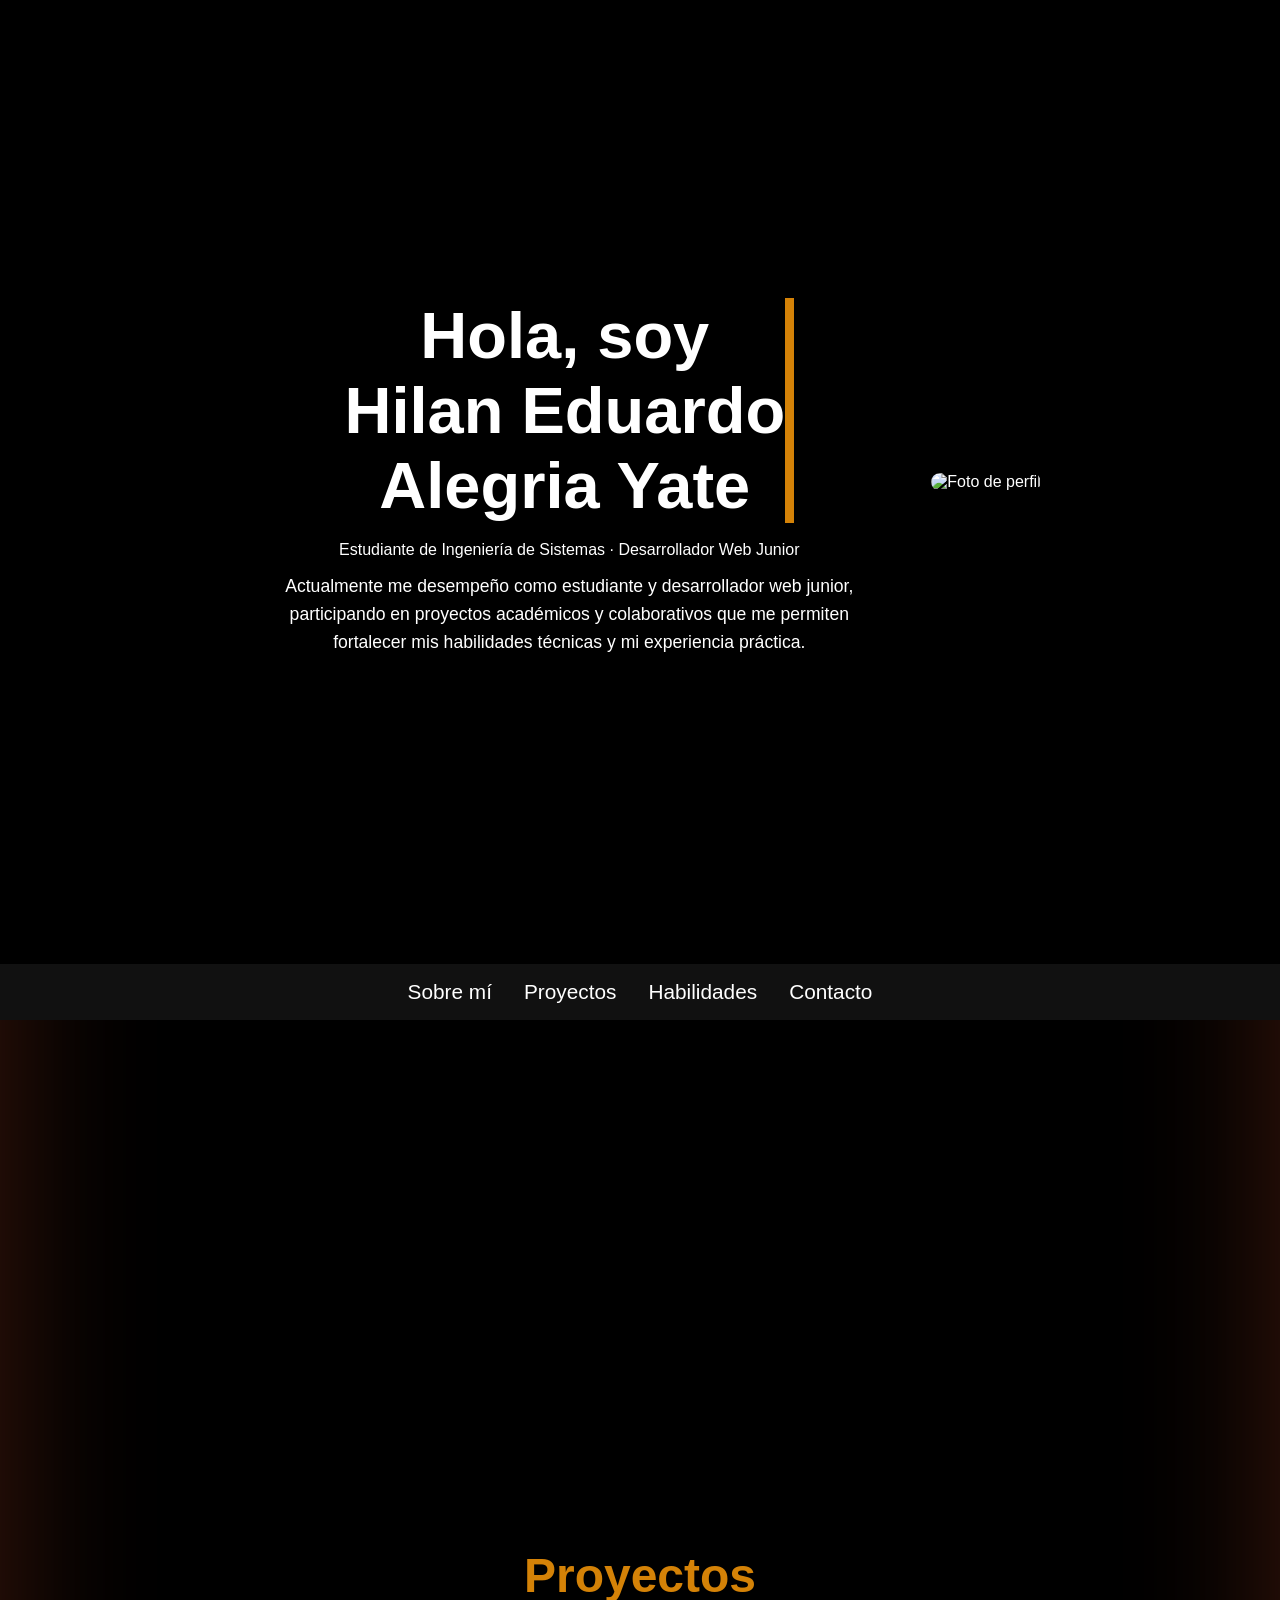
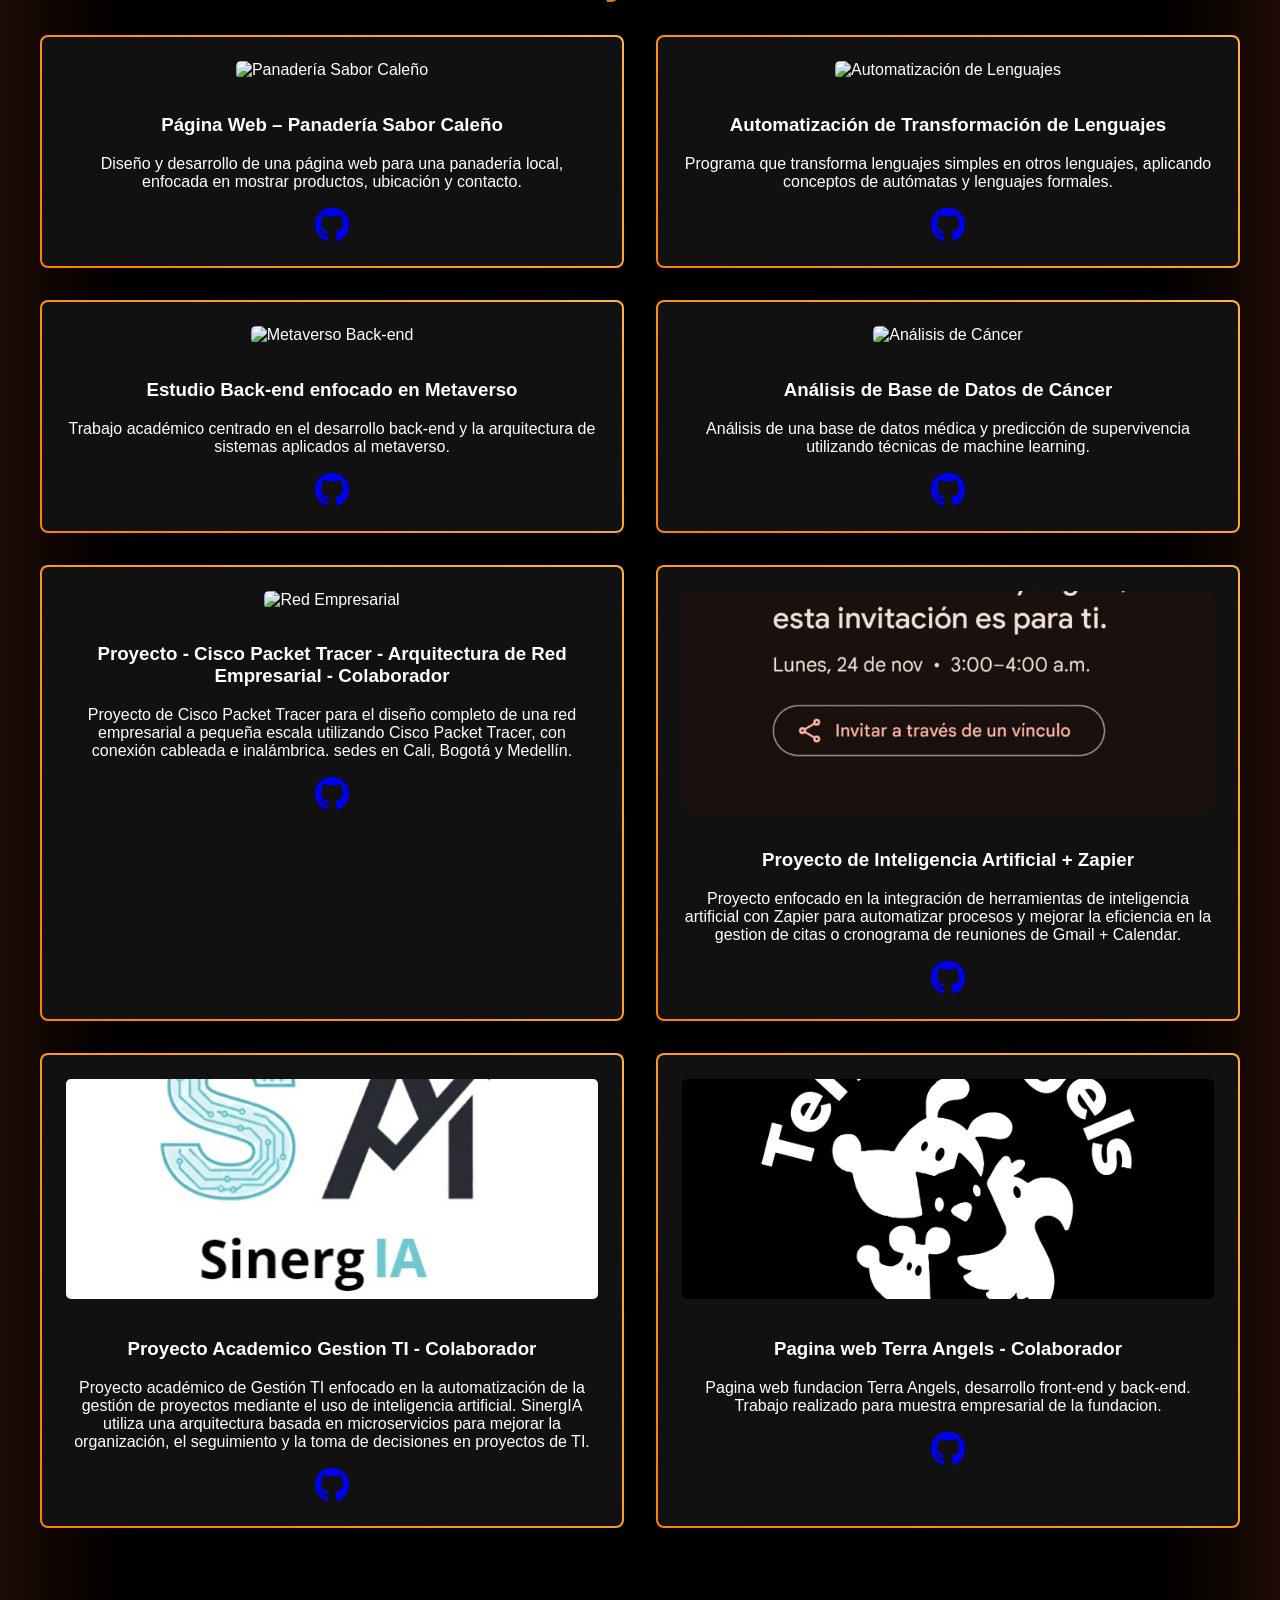
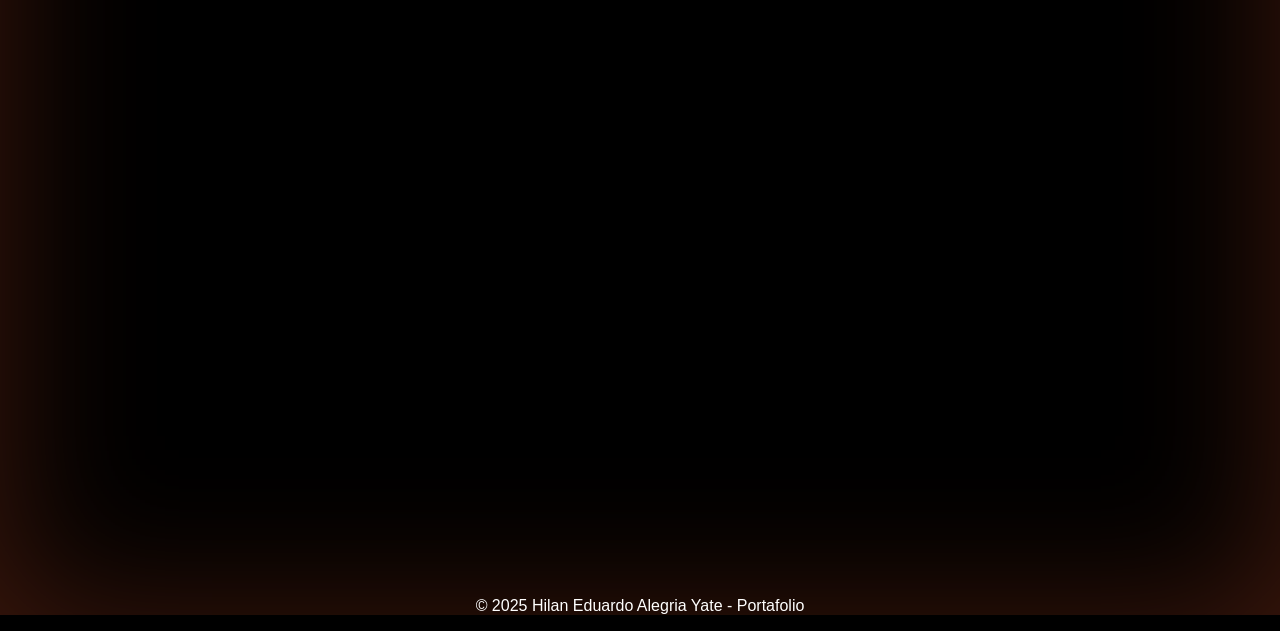
==== index.html @ 64809878 "Cambio provicional" ====
<!DOCTYPE html>
<html lang="es">
<head>
    <meta charset="UTF-8">
    <meta name="viewport" content="width=device-width, initial-scale=1.0">
    <title>Portafolio - Hilan Eduardo Alegria Yate</title>

    <link href="https://fonts.googleapis.com/css2?family=Merriweather&display=swap" rel="stylesheet">
    <link rel="stylesheet" href="https://cdnjs.cloudflare.com/ajax/libs/font-awesome/6.5.2/css/all.min.css">
    <link rel="stylesheet" href="https://cdn.jsdelivr.net/npm/bootstrap-icons@1.11.3/font/bootstrap-icons.css">
    <link rel="stylesheet" href="styles.css">
</head>

<body>

<header id="Inicio">
    <canvas id="matrix"></canvas>

    <div class="perfil-container">
        <div class="perfil-info">
            <h1 class="typewriter">
                Hola, soy <span class="nombre-linea">Hilan Eduardo</span>
            <span class="nombre-linea">Alegria Yate</span>
            </h1>

            <p class="rol-actual">
                Estudiante de Ingeniería de Sistemas · Desarrollador Web Junior
            </p>

            <p class="rol-texto">
                Actualmente me desempeño como estudiante y desarrollador web junior,
                participando en proyectos académicos y colaborativos que me permiten
                fortalecer mis habilidades técnicas y mi experiencia práctica.
            </p>

        </div>

        <div class="perfil-foto">
            <img src="imagenes/foto referencia.jpg" alt="Foto de perfil">
        </div>
    </div>
</header>

<!-- Navegación -->
<nav>
    <ul>
        <li><a href="#sobre-mi">Sobre mí</a></li>
        <li><a href="#proyectos">Proyectos</a></li>
        <li><a href="#habilidades">Habilidades</a></li>
        <li><a href="#contacto">Contacto</a></li>
    </ul>
</nav>

<!-- SOBRE MÍ -->
<section id="sobre-mi" class="scroll-fade">
    <h2>Sobre mí</h2>
    <p>
        Soy estudiante de Ingeniería de Sistemas en la Universidad Santiago de Cali, apasionado por la tecnología,
        el desarrollo de software y el aprendizaje continuo.
        Me interesa especialmente el desarrollo web, la automatización de procesos y
        el uso de la inteligencia artificial para crear soluciones prácticas.
        Disfruto trabajar en proyectos que me reten y fortalezcan mis habilidades técnicas y analíticas.
    </p>

    <h2>Estudios</h2>
    <p>
        Ingeniería de Sistemas – Universidad Santiago de Cali (2022 – Actualidad)
    </p>
</section>

<!-- PROYECTOS -->
<section id="proyectos" class="scroll-fade">
    <h2>Proyectos</h2>

    <div class="proyectos">

        <div class="proyecto hover-scale">
            <img src="imagenes/Proyecto 1.png" alt="Panadería Sabor Caleño">
            <h3>Página Web – Panadería Sabor Caleño</h3>
            <p>
                Diseño y desarrollo de una página web para una panadería local,
                enfocada en mostrar productos, ubicación y contacto.
            </p>
            <a href="https://github.com/HilanAlegria/PanaderiaSC" target="_blank">
                <i class="fab fa-github"></i>
            </a>
        </div>

        <div class="proyecto hover-scale">
            <img src="imagenes/Proyecto 3.png" alt="Automatización de Lenguajes">
            <h3>Automatización de Transformación de Lenguajes</h3>
            <p>
                Programa que transforma lenguajes simples en otros lenguajes,
                aplicando conceptos de autómatas y lenguajes formales.
            </p>
            <a href="https://github.com/HilanAlegria/Automatas" target="_blank">
                <i class="fab fa-github"></i>
            </a>
        </div>

        <div class="proyecto hover-scale">
            <img src="imagenes/Proyecto 4.jpeg" alt="Metaverso Back-end">
            <h3>Estudio Back-end enfocado en Metaverso</h3>
            <p>
                Trabajo académico centrado en el desarrollo back-end y la
                arquitectura de sistemas aplicados al metaverso.
            </p>
            <a href="https://github.com/HilanAlegria/Trabajo-BackEnd_Metaverse" target="_blank">
                <i class="fab fa-github"></i>
            </a>
        </div>

        <div class="proyecto hover-scale">
            <img src="imagenes/Proyecto 5.png" alt="Análisis de Cáncer">
            <h3>Análisis de Base de Datos de Cáncer</h3>
            <p>
                Análisis de una base de datos médica y predicción de supervivencia
                utilizando técnicas de machine learning.
            </p>
            <a href="https://github.com/HilanAlegria/Analisis-BD-de-Cancer-prediccion" target="_blank">
                <i class="fab fa-github"></i>
            </a>
        </div>

        <div class="proyecto hover-scale">
            <img src="imagenes/Proyecto 6.jpg" alt="Red Empresarial">
            <h3>Proyecto - Cisco Packet Tracer - Arquitectura de Red Empresarial - Colaborador</h3>
            <p>
                Proyecto de Cisco Packet Tracer para el diseño completo de una red empresarial a pequeña escala
                utilizando Cisco Packet Tracer, con conexión cableada e inalámbrica. sedes en Cali, Bogotá y Medellín.
            </p>
            <a href="https://github.com/mariogc55/Arquitectura-de-Red-de-una-Empresa" target="_blank">
                <i class="fab fa-github"></i>
            </a>
        </div>

        <div class="proyecto hover-scale">
            <img src="imagenes/Proyecto 7.jpeg" alt="IA + Zapier">
            <h3>Proyecto de Inteligencia Artificial + Zapier</h3>
            <p>
                Proyecto enfocado en la integración de herramientas de inteligencia artificial con Zapier
                para automatizar procesos y mejorar la eficiencia en la gestion de citas o cronograma de reuniones de Gmail + Calendar.
            </p>
            <a href="https://github.com/HilanAlegria/Proyecto-de-Inteligencia-Artificial" target="_blank">
                <i class="fab fa-github"></i>
            </a>
        </div>

        <div class="proyecto hover-scale">
            <img src="imagenes/Proyecto 8.jpg" alt="SinergIA">
            <h3>Proyecto Academico Gestion TI - Colaborador</h3>
            <p>
                Proyecto académico de Gestión TI enfocado en la automatización de la gestión de proyectos
                mediante el uso de inteligencia artificial.
                SinergIA utiliza una arquitectura basada en microservicios para mejorar la organización,
                el seguimiento y la toma de decisiones en proyectos de TI.
            </p>
            <a href="https://github.com/mariogc55/SinergIA_Reworked_Chatbot" target="_blank">
                <i class="fab fa-github"></i>
            </a>
        </div>

        <div class="proyecto hover-scale">
            <img src="imagenes/Proyecto 9.jpg" alt="Terra Angels">
            <h3>Pagina web Terra Angels - Colaborador</h3>
            <p>
                Pagina web fundacion Terra Angels, desarrollo front-end y back-end.
                Trabajo realizado para muestra empresarial de la fundacion.
            </p>
            <a href="https://github.com/HilanAlegria/Terra_Angels_Web" target="_blank">
                <i class="fab fa-github"></i>
            </a>
        </div>

    </div>
</section>

<!-- HABILIDADES -->
<section id="habilidades" class="scroll-fade">
    <h2>Habilidades</h2>

    <ul class="habilidades-list">
        <li><i class="fab fa-html5"></i> HTML5</li>
        <li><i class="fab fa-css3-alt"></i> CSS3</li>
        <li><i class="fab fa-js"></i> JavaScript</li>
        <li><i class="fab fa-python"></i> Python</li>
        <li><i class="fab fa-github"></i> GitHub</li>
        <li><i class="bi bi-file-excel"></i> Excel</li>
        <li><i class="bi bi-code-slash"></i> VS Code</li>
        <li><i class="bi bi-router"></i> Cisco Packet Tracer</li>
        <li><i class="bi bi-database-fill"></i> Vue.js</li>
        <li><i class="bi bi-server"></i> Proyectos con IA</li>
    </ul>
</section>

<!-- CONTACTO -->
<section id="contacto" class="scroll-fade">
    <h2>Contacto</h2>

    <p><i class="bi bi-person-circle"></i> Hilan Eduardo Alegria Yate</p>
    <p><i class="bi bi-envelope"></i> eduardoalegriayate@gmail.com</p>

    <p>
        <a href="https://www.linkedin.com/in/hilan-alegria-yate-07063629a" target="_blank">
            <i class="fab fa-linkedin"></i>
        </a>
        |
        <a href="https://github.com/HilanAlegria" target="_blank">
            <i class="fab fa-github"></i>
        </a>
        |
        <a href="mailto:eduardoalegriayate@gmail.com">
            <i class="bi bi-envelope"></i>
        </a>
    </p>
</section>

<footer>
    <p>© 2025 Hilan Eduardo Alegria Yate - Portafolio</p>
</footer>

<script src="script.js"></script>
</body>
</html>
---- styles.css ----
:root {
    --bg-color: #000;
    --text-color: #fff;
    --card-color: #111;
    --accent-color: #d48207;
}

body {
    font-family:'Gill Sans', 'Gill Sans MT', Calibri, 'Trebuchet MS', sans-serif;
    margin: 0;
    background-color: var(--bg-color);
    color: var(--text-color);
    scroll-behavior: smooth;
    transition: background-color 0.3s, color 0.3s;
    box-shadow: inset 0 0 150px rgba(255, 100, 50, 0.25);
    overflow-x: hidden;   
    text-align: center;
}

header {
    position: relative;
    padding: 2rem 1rem;
    display: flex;
    justify-content: center;
    align-items: center;
    overflow: hidden;
    min-height: 100vh;
}

#matrix {
    position: absolute;
    top: 0;
    left: 0;
    width: 100%;
    height: 100%;
    z-index: 0;
    background: black;
}

.perfil-container {
    position: relative;
    z-index: 1;
    display: flex;
    flex-wrap: wrap;
    justify-content: center;
    align-items: center;
    gap: 2rem;
    text-align: center;
}

.perfil-info {
    flex: 1;
    padding: 0 20px;
}

/* 🔹 Control de textos largos (ES / EN) */
.perfil-info p {
    max-width: 620px;
    margin: 0.6rem auto;
    line-height: 1.6;
}

.typewriter {
    font-size: 65px;
    overflow: hidden;        
    border-right: .15em solid var(--accent-color);
    white-space: nowrap;
    margin: 0 auto;
    display: inline-block;  
    max-width: 100%;      
    animation: typing 4s steps(40, end), blink .75s step-end infinite;
}

@keyframes typing {
  from { width: 0 }
  to { width: 100% }
}
@keyframes blink {
  from, to { border-color: transparent }
  50% { border-color: var(--accent-color); }
}

.perfil-foto img {
    width: 280px;
    border-radius: 15px;
    object-fit: cover;
}

nav ul {
    list-style: none;
    display: flex;
    justify-content: center;
    background-color: var(--card-color);
    padding: 0.5rem;
    margin: 0;
    flex-wrap: wrap;
}
nav ul li {
    margin: 0.5rem 1rem;
}
nav ul li a {
    color: var(--text-color);
    text-decoration: none;
    font-size: 1.3rem;
    transition: color 0.3s ease;
}
nav ul li a:hover {
    color: var(--accent-color);
}

section {
    padding: 2rem;
    max-width: 1200px;
    margin: auto;
    text-align: center;
}

/* 🔹 PROYECTOS */
.proyectos {
    display: grid;
    grid-template-columns: repeat(2, 1fr);
    gap: 2rem;
    justify-content: center;
}

.proyecto {
    background-color: var(--card-color);
    padding: 1.5rem;
    border-radius: 8px;
    border: 2px solid transparent;
    background-image: linear-gradient(var(--card-color), var(--card-color)),
                      linear-gradient(45deg, #ff7e00, #ffb347);
    background-origin: border-box;
    background-clip: padding-box, border-box;
    text-align: center;
    transition: transform 0.3s ease, box-shadow 0.3s ease;
}
.proyecto img {
    width: 100%;
    height: 220px;
    object-fit: cover;
    border-radius: 5px;
    margin-bottom: 1rem;
}
.proyecto:hover {
    transform: translateY(-5px);
    box-shadow: 0 0 18px rgba(255, 126, 0, 0.7);
}

#proyectos h2 {
    font-size: 3rem;
    color: var(--accent-color);
    margin-bottom: 2rem;
}

/* 🔹 Fallback: asegura visibilidad de proyectos */
#proyectos.scroll-fade {
    opacity: 1;
    transform: none;
}

/* Responsive */
@media (max-width: 992px) {
    .proyectos {
        grid-template-columns: 1fr;
    }
}
@media (max-width: 600px) {
    .perfil-container {
        flex-direction: column;
        text-align: center;
    }
}

#sobre-mi {
    background-color: var(--card-color);
    padding: 2rem;
    border-radius: 10px;
    box-shadow: 0 4px 15px rgba(0,0,0,0.5);
    max-width: 900px;
    margin: 2rem auto;
    border-left: 6px solid #d48207; 
    transition: transform 0.3s ease, box-shadow 0.3s ease;
}
#sobre-mi:hover {
    transform: translateY(-5px);
    box-shadow: 0 8px 25px rgba(0,0,0,0.6);
}
#sobre-mi h2 {
    color: #ffb347; 
    font-size: 2rem;
    margin-bottom: 1rem;
}
#sobre-mi p {
    line-height: 1.8;
    font-size: 1.05rem;
    text-align: justify;
}

.habilidades-list {
    display: grid;
    grid-template-columns: repeat(4, 1fr);
    list-style: none;
    padding: 0;
    gap: 1rem;
    justify-items: center;
}
.habilidades-list li {
    display: flex;
    align-items: center;
    font-size: 1.3rem;
    justify-content: center;
}
.habilidades-list i {
    font-size: 2.5rem;
    margin-right: 0.5rem;
    color: var(--accent-color);
}

#contacto {
    background-color: var(--card-color);
    padding: 2rem;
    border-radius: 10px;
    max-width: 800px;
    margin: 2rem auto;
    text-align: center;
}
#contacto h2 {
    color: #ffb347;
    margin-bottom: 1rem;
}
#contacto p {
    font-size: 1.2rem;
    margin: 0.5rem 0;
}
#contacto i {
    font-size: 2rem;
    color: var(--accent-color);
    margin-right: 0.5rem;
}

i {
    font-size: 2.2rem; 
    transition: transform 0.3s, color 0.3s;
}
i:hover {
    transform: scale(1.2);
    color: #ff7e00;
}

/* Animación scroll */
.scroll-fade {
    opacity: 0;
    transform: translateY(12px);
    transition: opacity .6s ease, transform .6s ease;
}
.scroll-fade.is-visible {
    opacity: 1;
    transform: none;
}

/* Botón idioma */
.lang-switch {
    position: fixed;
    top: 15px;
    right: 20px;
    z-index: 1000;
    display: flex;
    gap: 10px;
}
.lang-switch button,
.lang-switch a {
    background: #d48207;
    border: none;
    padding: 8px 14px;
    border-radius: 5px;
    cursor: pointer;
    font-size: 14px;
    font-weight: bold;
    color: #fff;
    text-decoration: none;
    transition: transform 0.2s, background 0.3s;
}
.lang-switch button:hover,
.lang-switch a:hover {
    transform: scale(1.1);
    background: #ff9e33;
}

/* Nombre dividido */
.nombre-linea {
    display: block;
}

/* Texto del rol */
.rol-texto {
    max-width: 700px;
    margin: 1.5rem auto 0;
    line-height: 1.7;
    font-size: 1.1rem;
    text-align: center;
}
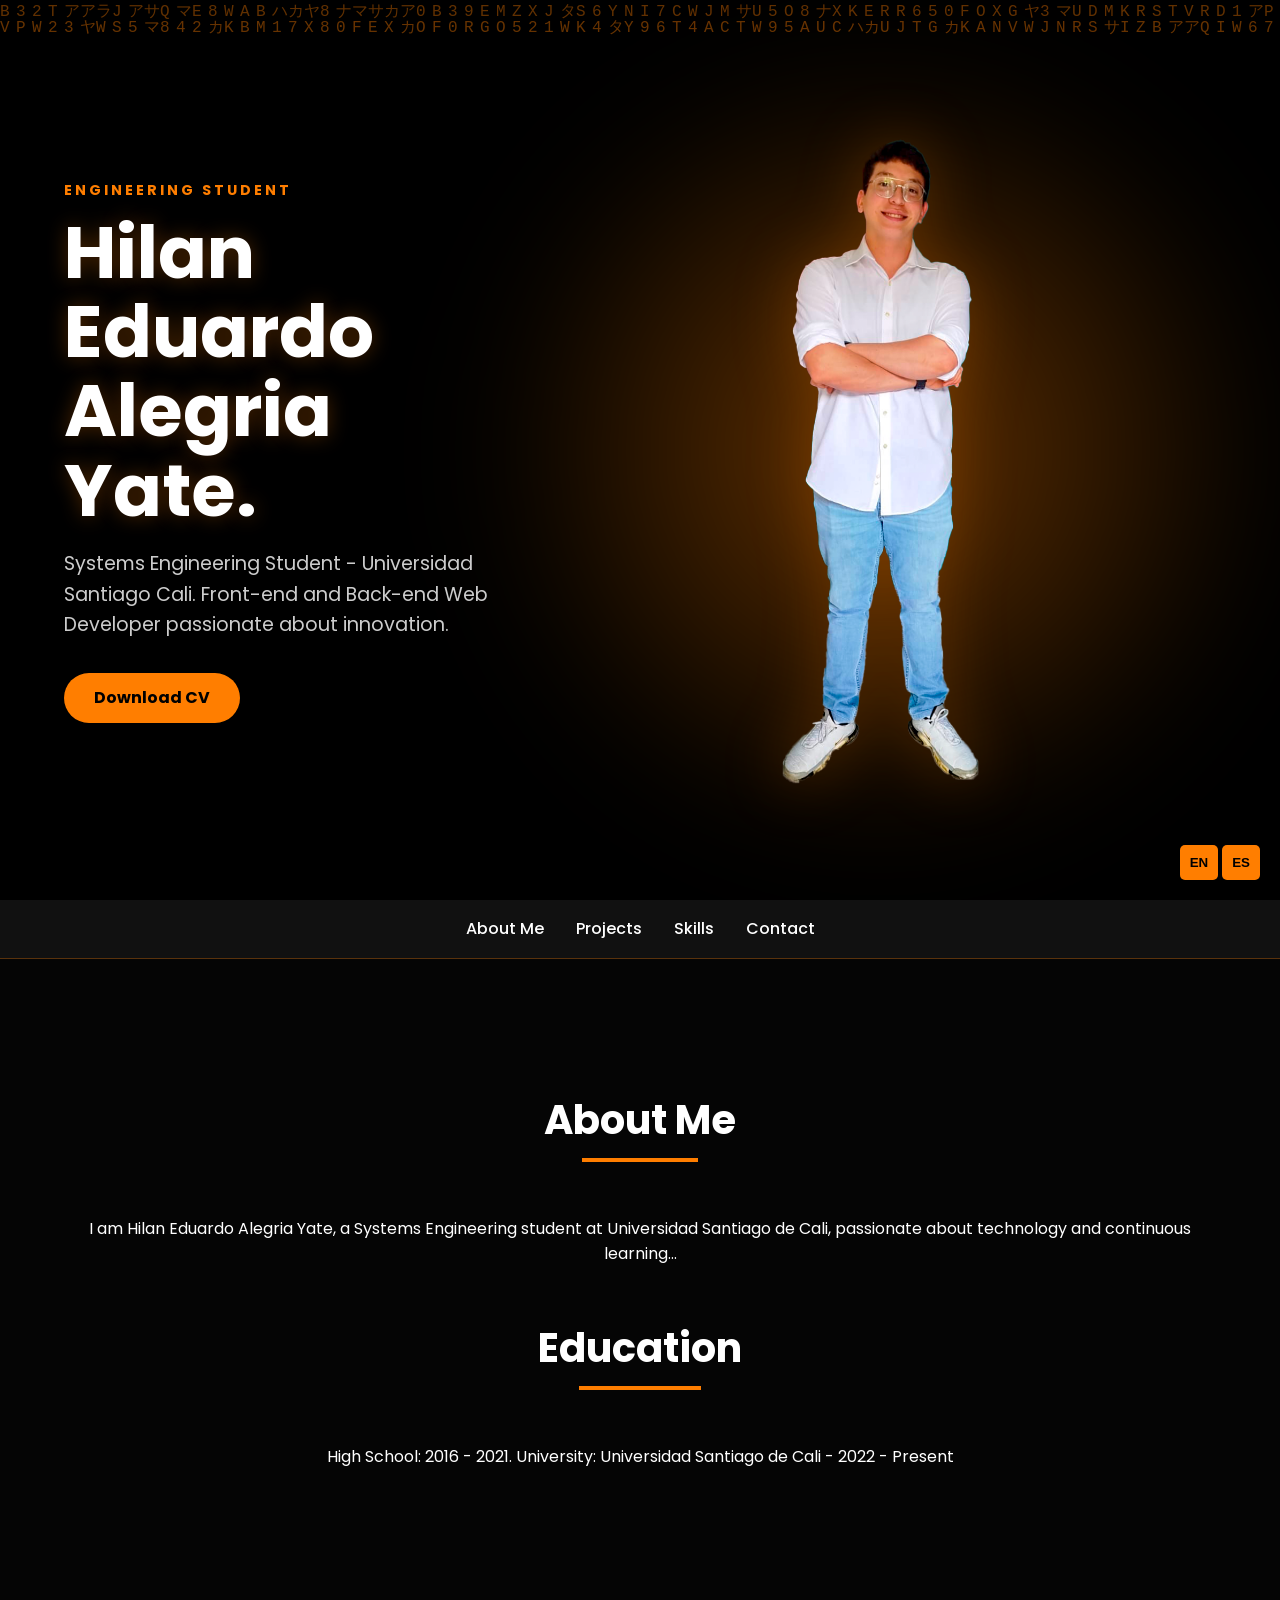
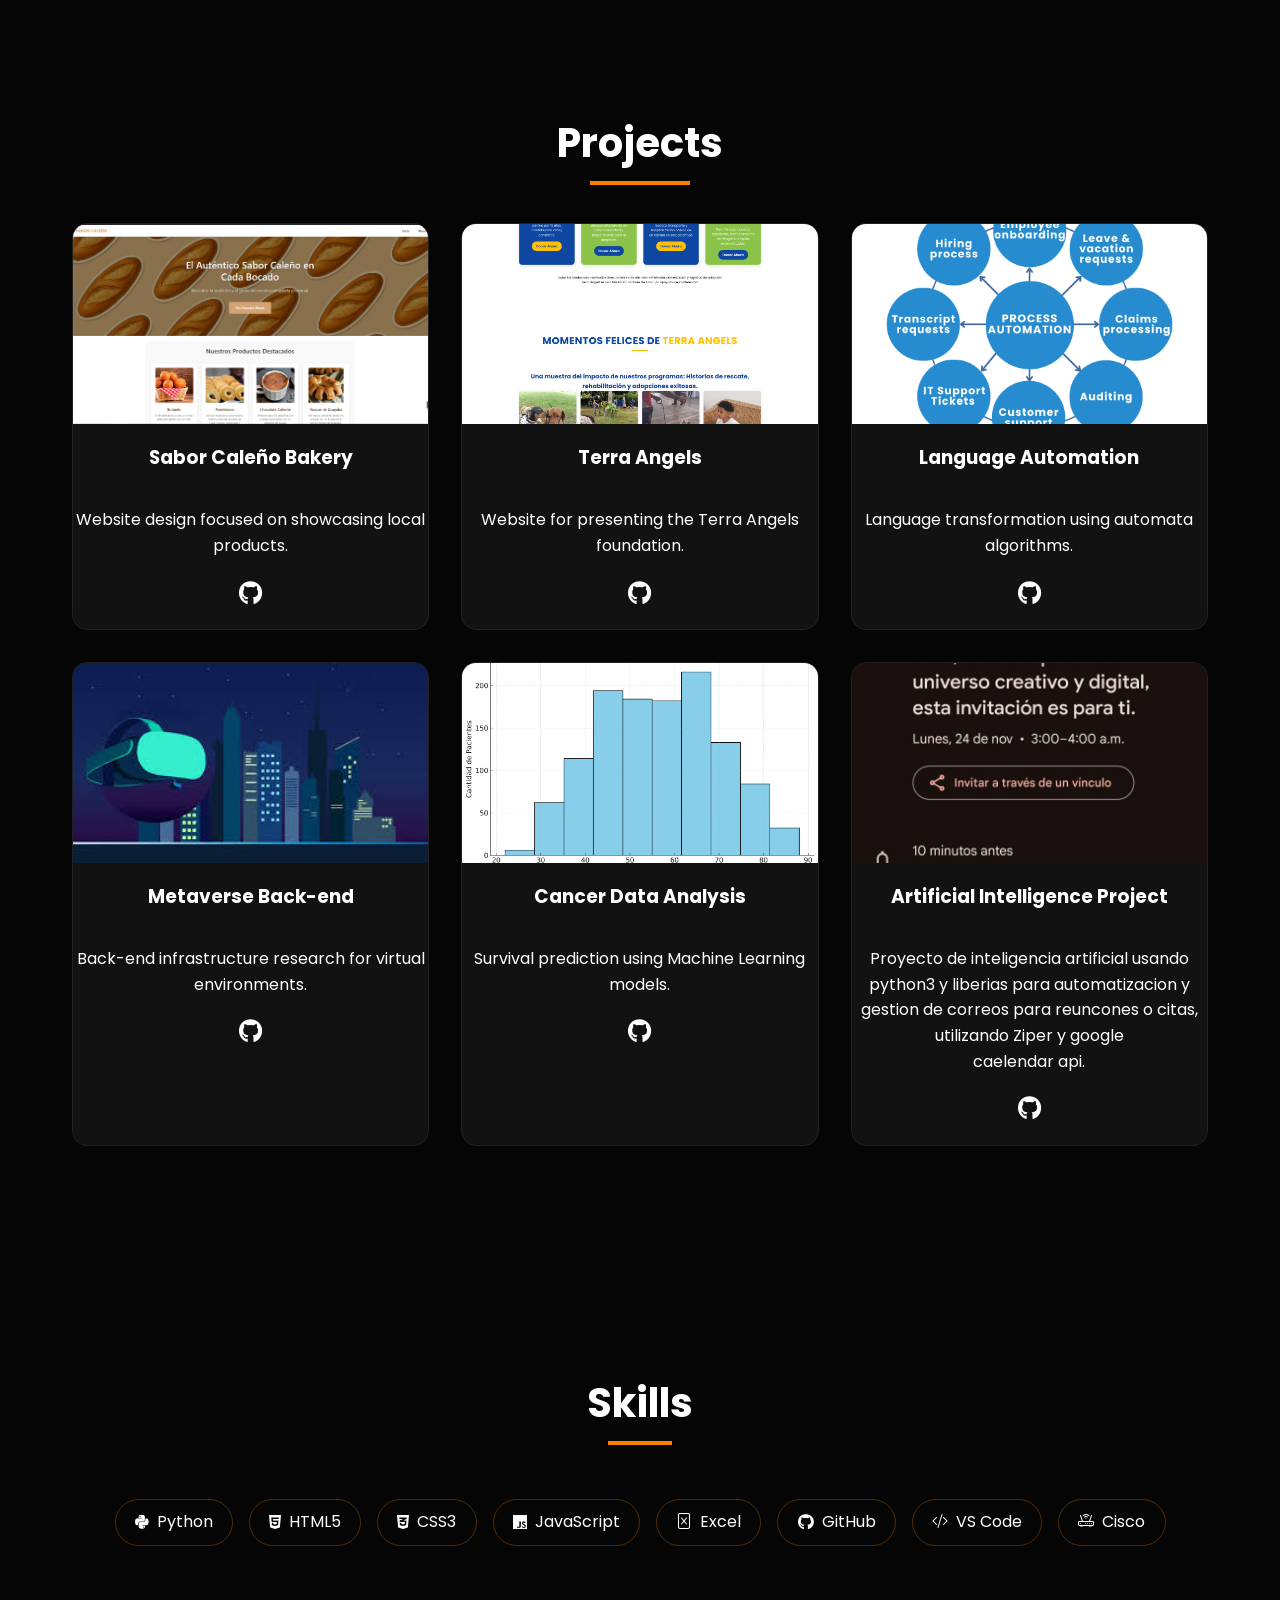
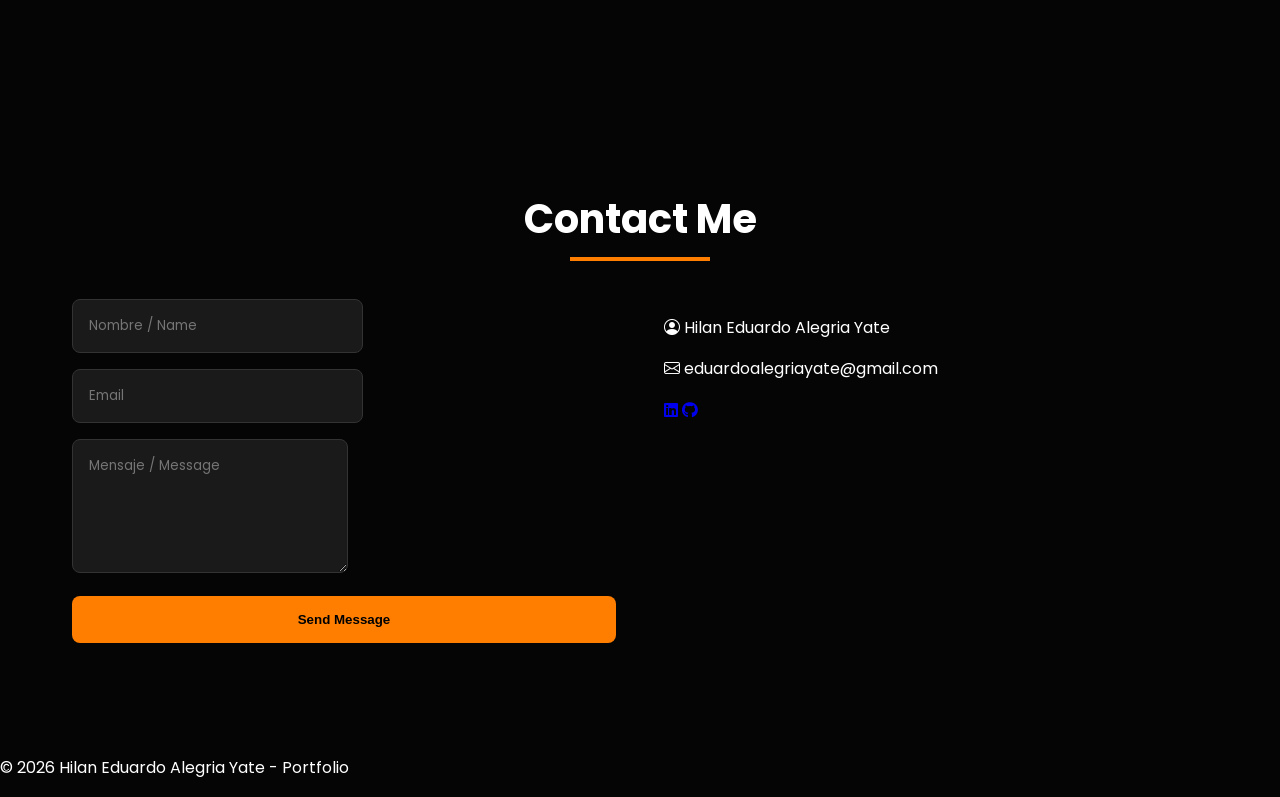
==== commit 6880ff61: "actualizacion de portafolio" ====
--- a/index.html
+++ b/index.html
@@ -1,224 +1,183 @@
 <!DOCTYPE html>
-<html lang="es">
+<html lang="en">
 <head>
     <meta charset="UTF-8">
     <meta name="viewport" content="width=device-width, initial-scale=1.0">
-    <title>Portafolio - Hilan Eduardo Alegria Yate</title>
-
-    <link href="https://fonts.googleapis.com/css2?family=Merriweather&display=swap" rel="stylesheet">
+    <title>Portfolio - Hilan Eduardo Alegria Yate</title>
+    <link rel="preconnect" href="https://fonts.googleapis.com">
+    <link rel="preconnect" href="https://fonts.gstatic.com" crossorigin>
+    <link href="https://fonts.googleapis.com/css2?family=Poppins:wght@300;400;600;700&display=swap" rel="stylesheet">
     <link rel="stylesheet" href="https://cdnjs.cloudflare.com/ajax/libs/font-awesome/6.5.2/css/all.min.css">
     <link rel="stylesheet" href="https://cdn.jsdelivr.net/npm/bootstrap-icons@1.11.3/font/bootstrap-icons.css">
     <link rel="stylesheet" href="styles.css">
 </head>
-
 <body>
 
 <header id="Inicio">
     <canvas id="matrix"></canvas>
-
+    
     <div class="perfil-container">
         <div class="perfil-info">
-            <h1 class="typewriter">
-                Hola, soy <span class="nombre-linea">Hilan Eduardo</span>
-            <span class="nombre-linea">Alegria Yate</span>
+            <span class="badge-hero" data-es="Estudiante de Ingeniería" data-en="Engineering Student">Engineering Student</span>
+            <h1 class="typewriter-hero" 
+                data-es="Hilan Eduardo Alegria Yate." 
+                data-en="Hilan Eduardo Alegria Yate.">
+                Hilan Eduardo Alegria Yate.
             </h1>
-
-            <p class="rol-actual">
-                Estudiante de Ingeniería de Sistemas · Desarrollador Web Junior
+            <p class="hero-description" data-es="Estudiante de Ingeniería de Sistemas - Universidad Santiago Cali. Desarrollador web front-end y back-end apasionado por la innovación."
+               data-en="Systems Engineering Student - Universidad Santiago Cali. Front-end and Back-end Web Developer passionate about innovation.">
+               Systems Engineering Student - Universidad Santiago Cali. Front-end and Back-end Web Developer passionate about innovation.
             </p>
-
-            <p class="rol-texto">
-                Actualmente me desempeño como estudiante y desarrollador web junior,
-                participando en proyectos académicos y colaborativos que me permiten
-                fortalecer mis habilidades técnicas y mi experiencia práctica.
-            </p>
-
+            
+            <div class="cv-container">
+                <a href="https://docs.google.com/uc?export=download&id=16zLH5pBjInKpl4sbS02nOrS80dTS4BYI" 
+                   class="btn-cv" 
+                   data-es="Descargar CV" 
+                   data-en="Download CV">
+                    <i class="bi bi-file-earmark-arrow-down"></i> Download CV
+                </a>
+            </div>
         </div>
 
-        <div class="perfil-foto">
-            <img src="imagenes/foto referencia.jpg" alt="Foto de perfil">
-        </div>
+        <div class="perfil-foto-hero">
+            <div class="foto-wrapper">
+        <div class="foto-bg-shape"></div> <img src="imagenes/foto perfil.png" alt="Hilan Alegria" class="img-hero" loading="lazy">
+    </div>
+</div>
     </div>
 </header>
 
-<!-- Navegación -->
+<div class="lang-switch">
+    <button onclick="setLanguage('en')">EN</button>
+    <button onclick="setLanguage('es')">ES</button>
+</div>
+
 <nav>
     <ul>
-        <li><a href="#sobre-mi">Sobre mí</a></li>
-        <li><a href="#proyectos">Proyectos</a></li>
-        <li><a href="#habilidades">Habilidades</a></li>
-        <li><a href="#contacto">Contacto</a></li>
+        <li><a href="#sobre-mi" data-es="Sobre mí" data-en="About Me">About Me</a></li> 
+        <li><a href="#proyectos" data-es="Proyectos" data-en="Projects">Projects</a></li>
+        <li><a href="#habilidades" data-es="Habilidades" data-en="Skills">Skills</a></li>
+        <li><a href="#contacto" data-es="Contacto" data-en="Contact">Contact</a></li>
     </ul>
 </nav>
 
-<!-- SOBRE MÍ -->
 <section id="sobre-mi" class="scroll-fade">
-    <h2>Sobre mí</h2>
-    <p>
-        Soy estudiante de Ingeniería de Sistemas en la Universidad Santiago de Cali, apasionado por la tecnología,
+    <h2 data-es="Sobre mí" data-en="About Me">About Me</h2>
+    <p data-es="Soy estudiante de Ingeniería de Sistemas en la Universidad Santiago de Cali, apasionado por la tecnología,
         el desarrollo de software y el aprendizaje continuo.
         Me interesa especialmente el desarrollo web, la automatización de procesos y
         el uso de la inteligencia artificial para crear soluciones prácticas.
-        Disfruto trabajar en proyectos que me reten y fortalezcan mis habilidades técnicas y analíticas.
+        Disfruto trabajar en proyectos que me reten y fortalezcan mis habilidades técnicas y analíticas."
+       data-en="I am Hilan Eduardo Alegria Yate, a Systems Engineering student at Universidad Santiago de Cali, passionate about technology and continuous learning...">
+       I am Hilan Eduardo Alegria Yate, a Systems Engineering student...
     </p>
-
-    <h2>Estudios</h2>
-    <p>
-        Ingeniería de Sistemas – Universidad Santiago de Cali (2022 – Actualidad)
+    <h2 data-es="Estudios" data-en="Education">Education</h2>
+    <p data-es="Bachillerato: 2016 - 2021. Universidad: Universidad Santiago de Cali - 2022 - Actualidad"
+       data-en="High School: 2016 - 2021. University: Universidad Santiago de Cali - 2022 - Present">
+       High School: 2016 - 2021. University: Universidad Santiago de Cali - 2022 - Present
     </p>
 </section>
 
-<!-- PROYECTOS -->
 <section id="proyectos" class="scroll-fade">
-    <h2>Proyectos</h2>
-
+    <h2 data-es="Proyectos" data-en="Projects">Projects</h2>
     <div class="proyectos">
-
-        <div class="proyecto hover-scale">
-            <img src="imagenes/Proyecto 1.png" alt="Panadería Sabor Caleño">
-            <h3>Página Web – Panadería Sabor Caleño</h3>
-            <p>
-                Diseño y desarrollo de una página web para una panadería local,
-                enfocada en mostrar productos, ubicación y contacto.
+        <div class="proyecto">
+            <img src="imagenes/Proyecto 1.png" alt="Sabor Caleño" loading="lazy">
+            <h3 data-es="Panadería Sabor Caleño" data-en="Sabor Caleño Bakery">Sabor Caleño Bakery</h3>
+            <p data-es='Diseño de página web enfocada en dar a conocer productos locales.'
+               data-en='Website design focused on showcasing local products.'>
+               Website design focused on showcasing local products.
             </p>
-            <a href="https://github.com/HilanAlegria/PanaderiaSC" target="_blank">
-                <i class="fab fa-github"></i>
-            </a>
+            <a href="https://github.com/HilanAlegria/PanaderiaSC" aria-label="GitHub"><i class="fab fa-github"></i></a>
         </div>
-
-        <div class="proyecto hover-scale">
-            <img src="imagenes/Proyecto 3.png" alt="Automatización de Lenguajes">
-            <h3>Automatización de Transformación de Lenguajes</h3>
-            <p>
-                Programa que transforma lenguajes simples en otros lenguajes,
-                aplicando conceptos de autómatas y lenguajes formales.
+        <div class="proyecto">
+            <img src="imagenes/proyecto 6.png" alt="Fundacion Terra Angels" loading="lazy">
+            <h3 data-es="Pagina web - Fundacion Terra Angels" data-en="Terra Angels">Terra Angels</h3>
+            <p data-es="Pagina web para presentación de la fundación Terra Angels."
+               data-en="Website for presenting the Terra Angels foundation.">
+               Website for presenting the Terra Angels foundation.
             </p>
-            <a href="https://github.com/HilanAlegria/Automatas" target="_blank">
-                <i class="fab fa-github"></i>
-            </a>
+            <a href="https://hilanalegria.github.io/Terra_Angels_Web/index.html#inicio" aria-label="GitHub"><i class="fab fa-github"></i></a>
         </div>
-
-        <div class="proyecto hover-scale">
-            <img src="imagenes/Proyecto 4.jpeg" alt="Metaverso Back-end">
-            <h3>Estudio Back-end enfocado en Metaverso</h3>
-            <p>
-                Trabajo académico centrado en el desarrollo back-end y la
-                arquitectura de sistemas aplicados al metaverso.
+        <div class="proyecto">
+            <img src="imagenes/Proyecto 3.png" alt="Automation" loading="lazy">
+            <h3 data-es="Automatización de Lenguajes" data-en="Language Automation">Language Automation</h3>
+            <p data-es="Transformación de lenguajes mediante algoritmos de autómatas."
+               data-en="Language transformation using automata algorithms.">
+               Language transformation using automata algorithms.
             </p>
-            <a href="https://github.com/HilanAlegria/Trabajo-BackEnd_Metaverse" target="_blank">
-                <i class="fab fa-github"></i>
-            </a>
+            <a href="https://github.com/HilanAlegria/Automatas" aria-label="GitHub"><i class="fab fa-github"></i></a>
         </div>
-
-        <div class="proyecto hover-scale">
-            <img src="imagenes/Proyecto 5.png" alt="Análisis de Cáncer">
-            <h3>Análisis de Base de Datos de Cáncer</h3>
-            <p>
-                Análisis de una base de datos médica y predicción de supervivencia
-                utilizando técnicas de machine learning.
+        <div class="proyecto">
+            <img src="imagenes/Proyecto 4.jpeg" alt="Metaverse" loading="lazy">
+            <h3 data-es="Back-end Metaverso" data-en="Metaverse Back-end">Metaverse Back-end</h3>
+            <p data-es="Investigación de infraestructura back-end para entornos virtuales."
+               data-en="Back-end infrastructure research for virtual environments.">
+               Back-end infrastructure research for virtual environments.
             </p>
-            <a href="https://github.com/HilanAlegria/Analisis-BD-de-Cancer-prediccion" target="_blank">
-                <i class="fab fa-github"></i>
-            </a>
+            <a href="https://github.com/HilanAlegria/Trabajo-BackEnd_Metaverse" aria-label="GitHub"><i class="fab fa-github"></i></a>
         </div>
-
-        <div class="proyecto hover-scale">
-            <img src="imagenes/Proyecto 6.jpg" alt="Red Empresarial">
-            <h3>Proyecto - Cisco Packet Tracer - Arquitectura de Red Empresarial - Colaborador</h3>
-            <p>
-                Proyecto de Cisco Packet Tracer para el diseño completo de una red empresarial a pequeña escala
-                utilizando Cisco Packet Tracer, con conexión cableada e inalámbrica. sedes en Cali, Bogotá y Medellín.
+        <div class="proyecto">
+            <img src="imagenes/Proyecto 5.png" alt="Cancer Analysis" loading="lazy">
+            <h3 data-es="Análisis de Cáncer" data-en="Cancer Data Analysis">Cancer Data Analysis</h3>
+            <p data-es="Predicción de supervivencia utilizando modelos de Machine Learning."
+               data-en="Survival prediction using Machine Learning models.">
+               Survival prediction using Machine Learning models.
             </p>
-            <a href="https://github.com/mariogc55/Arquitectura-de-Red-de-una-Empresa" target="_blank">
-                <i class="fab fa-github"></i>
-            </a>
+            <a href="https://github.com/HilanAlegria/Analisis-BD-de-Cancer-prediccion" aria-label="GitHub"><i class="fab fa-github"></i></a>
         </div>
-
-        <div class="proyecto hover-scale">
-            <img src="imagenes/Proyecto 7.jpeg" alt="IA + Zapier">
-            <h3>Proyecto de Inteligencia Artificial + Zapier</h3>
-            <p>
-                Proyecto enfocado en la integración de herramientas de inteligencia artificial con Zapier
-                para automatizar procesos y mejorar la eficiencia en la gestion de citas o cronograma de reuniones de Gmail + Calendar.
+        <div class="proyecto">
+            <img src="imagenes/Proyecto 7.jpeg" alt="Inteligencia Artificial" loading="lazy">
+            <h3 data-es="Proyecto de Inteligencia Artificial" data-en="Artificial Intelligence Project">Artificial Intelligence Project</h3>
+            <p data-es="Proyecto de inteligencia artificial usando python3 y liberias para automatizacion y gestion de correos para reuncones o citas, utilizando Ziper y google
+            caelendar api."
+               data-en="Proyecto de inteligencia artificial usando python3 y liberias para automatizacion y gestion de correos para reuncones o citas, utilizando Ziper y google
+            caelendar api.">
+               Inteligencia Artificial.
             </p>
-            <a href="https://github.com/HilanAlegria/Proyecto-de-Inteligencia-Artificial" target="_blank">
-                <i class="fab fa-github"></i>
-            </a>
+            <a href="https://github.com/HilanAlegria/Proyecto-de-Inteligencia-Artificial" aria-label="GitHub"><i class="fab fa-github"></i></a>
         </div>
-
-        <div class="proyecto hover-scale">
-            <img src="imagenes/Proyecto 8.jpg" alt="SinergIA">
-            <h3>Proyecto Academico Gestion TI - Colaborador</h3>
-            <p>
-                Proyecto académico de Gestión TI enfocado en la automatización de la gestión de proyectos
-                mediante el uso de inteligencia artificial.
-                SinergIA utiliza una arquitectura basada en microservicios para mejorar la organización,
-                el seguimiento y la toma de decisiones en proyectos de TI.
-            </p>
-            <a href="https://github.com/mariogc55/SinergIA_Reworked_Chatbot" target="_blank">
-                <i class="fab fa-github"></i>
-            </a>
-        </div>
-
-        <div class="proyecto hover-scale">
-            <img src="imagenes/Proyecto 9.jpg" alt="Terra Angels">
-            <h3>Pagina web Terra Angels - Colaborador</h3>
-            <p>
-                Pagina web fundacion Terra Angels, desarrollo front-end y back-end.
-                Trabajo realizado para muestra empresarial de la fundacion.
-            </p>
-            <a href="https://github.com/HilanAlegria/Terra_Angels_Web" target="_blank">
-                <i class="fab fa-github"></i>
-            </a>
-        </div>
-
     </div>
 </section>
 
-<!-- HABILIDADES -->
 <section id="habilidades" class="scroll-fade">
-    <h2>Habilidades</h2>
-
+    <h2 data-es="Habilidades" data-en="Skills">Skills</h2>
     <ul class="habilidades-list">
+        <li><i class="fab fa-python"></i> Python</li>
         <li><i class="fab fa-html5"></i> HTML5</li>
         <li><i class="fab fa-css3-alt"></i> CSS3</li>
         <li><i class="fab fa-js"></i> JavaScript</li>
-        <li><i class="fab fa-python"></i> Python</li>
+        <li><i class="bi bi-file-excel"></i> Excel</li>
         <li><i class="fab fa-github"></i> GitHub</li>
-        <li><i class="bi bi-file-excel"></i> Excel</li>
         <li><i class="bi bi-code-slash"></i> VS Code</li>
-        <li><i class="bi bi-router"></i> Cisco Packet Tracer</li>
-        <li><i class="bi bi-database-fill"></i> Vue.js</li>
-        <li><i class="bi bi-server"></i> Proyectos con IA</li>
+        <li><i class="bi bi-router"></i> Cisco</li>
     </ul>
 </section>
 
-<!-- CONTACTO -->
 <section id="contacto" class="scroll-fade">
-    <h2>Contacto</h2>
-
-    <p><i class="bi bi-person-circle"></i> Hilan Eduardo Alegria Yate</p>
-    <p><i class="bi bi-envelope"></i> eduardoalegriayate@gmail.com</p>
-
-    <p>
-        <a href="https://www.linkedin.com/in/hilan-alegria-yate-07063629a" target="_blank">
-            <i class="fab fa-linkedin"></i>
-        </a>
-        |
-        <a href="https://github.com/HilanAlegria" target="_blank">
-            <i class="fab fa-github"></i>
-        </a>
-        |
-        <a href="mailto:eduardoalegriayate@gmail.com">
-            <i class="bi bi-envelope"></i>
-        </a>
-    </p>
+    <h2 data-es="Contáctame" data-en="Contact Me">Contact Me</h2>
+    <div class="contacto-container">
+        <form action="https://formspree.io/f/TU_ID_AQUI" method="POST" class="contact-form">
+            <div class="form-group"><input type="text" name="name" placeholder="Nombre / Name" required></div>
+            <div class="form-group"><input type="email" name="email" placeholder="Email" required></div>
+            <div class="form-group"><textarea name="message" rows="5" placeholder="Mensaje / Message" required></textarea></div>
+            <button type="submit" class="btn-submit" data-es="Enviar Mensaje" data-en="Send Message">Send Message</button>
+        </form>
+        <div class="contacto-info">
+            <p><i class="bi bi-person-circle"></i> Hilan Eduardo Alegria Yate</p>
+            <p><i class="bi bi-envelope"></i> eduardoalegriayate@gmail.com</p>
+            <div class="social-links">
+                <a href="https://www.linkedin.com/in/hilan-alegria-yate-07063629a" target="_blank"><i class="fab fa-linkedin"></i></a>
+                <a href="https://github.com/HilanAlegria" target="_blank"><i class="fab fa-github"></i></a>
+            </div>
+        </div>
+    </div>
 </section>
 
 <footer>
-    <p>© 2025 Hilan Eduardo Alegria Yate - Portafolio</p>
+    <p data-es="© 2026 Hilan Eduardo Alegria Yate - Portafolio" data-en="© 2026 Hilan Eduardo Alegria Yate - Portfolio">© 2026 Hilan Eduardo Alegria Yate - Portfolio</p>
 </footer>
 
 <script src="script.js"></script>
 </body>
-</html>
+</html>
--- a/styles.css
+++ b/styles.css
@@ -1,30 +1,34 @@
+@import url('https://fonts.googleapis.com/css2?family=Poppins:wght@300;400;600;700&display=swap');
+
 :root {
-    --bg-color: #000;
-    --text-color: #fff;
-    --card-color: #111;
-    --accent-color: #d48207;
-}
+    --bg-color: #050505;
+    --text-color: #ffffff;
+    --card-color: #121212;
+    --accent-color: #ff7e00; 
+    --accent-hover: #ffb347;
+    --transition: all 0.3s cubic-bezier(0.4, 0, 0.2, 1);
+}
+
+* { box-sizing: border-box; }
 
 body {
-    font-family:'Gill Sans', 'Gill Sans MT', Calibri, 'Trebuchet MS', sans-serif;
+    font-family: 'Poppins', sans-serif;
     margin: 0;
     background-color: var(--bg-color);
     color: var(--text-color);
     scroll-behavior: smooth;
-    transition: background-color 0.3s, color 0.3s;
-    box-shadow: inset 0 0 150px rgba(255, 100, 50, 0.25);
-    overflow-x: hidden;   
-    text-align: center;
-}
-
+    overflow-x: hidden;
+    line-height: 1.6;
+}
+
+/* --- HEADER & MATRIX --- */
 header {
     position: relative;
-    padding: 2rem 1rem;
     display: flex;
     justify-content: center;
     align-items: center;
+    min-height: 100vh;
     overflow: hidden;
-    min-height: 100vh;
 }
 
 #matrix {
@@ -35,268 +39,247 @@
     height: 100%;
     z-index: 0;
     background: black;
+    filter: brightness(0.4);
 }
 
 .perfil-container {
     position: relative;
-    z-index: 1;
-    display: flex;
-    flex-wrap: wrap;
+    z-index: 2;
+    display: flex;
+    align-items: center; /* Cambiado a center para mejor balance */
+    justify-content: space-between;
+    width: 100%;
+    max-width: 1600px; /* Expandido para pantallas anchas */
+    padding: 0 5%;
+    gap: 0;
+}
+
+/* --- LADO IZQUIERDO --- */
+.perfil-info {
+    flex: 0.8; /* Menos espacio para el texto */
+    text-align: left;
+    animation: fadeInInfo 1s ease-out;
+    padding-right: 2rem;
+}
+
+.badge-hero {
+    color: var(--accent-color);
+    text-transform: uppercase;
+    letter-spacing: 3px;
+    font-size: 0.9rem;
+    font-weight: 700;
+}
+
+.typewriter-hero {
+    font-size: 4.5rem;
+    font-weight: 700;
+    margin: 10px 0;
+    line-height: 1.1;
+    color: white;
+    text-shadow: 0 0 20px rgba(255, 126, 0, 0.3);
+}
+
+.hero-description {
+    font-size: 1.2rem;
+    color: #ccc;
+    max-width: 450px;
+    margin-bottom: 2rem;
+}
+
+/* --- LADO DERECHO (FOTO MUCHO MÁS GRANDE) --- */
+.perfil-foto-hero {
+    flex: 1.2; /* Más espacio para la foto */
+    display: flex;
+    justify-content: flex-end;
+    align-items: flex-end; /* Pegada al fondo */
+    position: relative;
+    height: 100vh;
+    animation: fadeInPhoto 1.2s ease-out;
+}
+
+.foto-wrapper {
+    position: relative;
+    display: flex;
     justify-content: center;
-    align-items: center;
-    gap: 2rem;
-    text-align: center;
-}
-
-.perfil-info {
-    flex: 1;
-    padding: 0 20px;
-}
-
-/* 🔹 Control de textos largos (ES / EN) */
-.perfil-info p {
-    max-width: 620px;
-    margin: 0.6rem auto;
-    line-height: 1.6;
-}
-
-.typewriter {
-    font-size: 65px;
-    overflow: hidden;        
-    border-right: .15em solid var(--accent-color);
-    white-space: nowrap;
-    margin: 0 auto;
-    display: inline-block;  
-    max-width: 100%;      
-    animation: typing 4s steps(40, end), blink .75s step-end infinite;
-}
-
-@keyframes typing {
-  from { width: 0 }
-  to { width: 100% }
-}
-@keyframes blink {
-  from, to { border-color: transparent }
-  50% { border-color: var(--accent-color); }
-}
-
-.perfil-foto img {
-    width: 280px;
-    border-radius: 15px;
-    object-fit: cover;
+    align-items: flex-end;
+    width: 100%;
+    height: 100%;
+}
+
+/* Figura de aura animada (Círculo de brillo) */
+.foto-bg-shape {
+    position: absolute;
+    width: 120%; /* Aura más ancha */
+    height: 90%;
+    background: radial-gradient(circle, rgba(255, 126, 0, 0.4) 0%, transparent 70%);
+    border-radius: 50%;
+    z-index: -1;
+    filter: blur(60px);
+    bottom: 5%;
+    animation: pulseGlow 5s infinite ease-in-out;
+}
+
+.img-hero {
+    width: auto;
+    height: 95vh; /* Ocupa casi todo el alto de la pantalla */
+    max-width: none; /* Eliminamos límites de ancho */
+    object-fit: contain;
+    filter: drop-shadow(0 0 30px rgba(255, 126, 0, 0.25));
+    transition: transform 0.6s cubic-bezier(0.175, 0.885, 0.32, 1.275);
+    display: block;
+}
+
+.img-hero:hover {
+    transform: scale(1.03);
+    filter: drop-shadow(0 0 60px rgba(255, 126, 0, 0.5));
+}
+
+/* --- ANIMACIONES --- */
+@keyframes fadeInInfo {
+    from { opacity: 0; transform: translateX(-50px); }
+    to { opacity: 1; transform: translateX(0); }
+}
+
+@keyframes fadeInPhoto {
+    from { opacity: 0; transform: scale(0.95) translateY(50px); }
+    to { opacity: 1; transform: scale(1) translateY(0); }
+}
+
+@keyframes pulseGlow {
+    0%, 100% { transform: scale(1); opacity: 0.3; }
+    50% { transform: scale(1.2); opacity: 0.6; }
+}
+
+/* --- NAVEGACIÓN STICKY --- */
+nav {
+    position: sticky;
+    top: 0;
+    z-index: 1000;
+    background-color: rgba(18, 18, 18, 0.95);
+    backdrop-filter: blur(10px);
+    border-bottom: 1px solid rgba(255, 126, 0, 0.3);
 }
 
 nav ul {
     list-style: none;
     display: flex;
     justify-content: center;
-    background-color: var(--card-color);
-    padding: 0.5rem;
+    padding: 1rem;
     margin: 0;
-    flex-wrap: wrap;
-}
-nav ul li {
-    margin: 0.5rem 1rem;
-}
+    gap: 2rem;
+}
+
 nav ul li a {
     color: var(--text-color);
     text-decoration: none;
-    font-size: 1.3rem;
-    transition: color 0.3s ease;
-}
-nav ul li a:hover {
-    color: var(--accent-color);
-}
-
+    font-weight: 500;
+    transition: var(--transition);
+}
+
+nav ul li a:hover { color: var(--accent-color); }
+
+/* --- SECCIONES --- */
 section {
-    padding: 2rem;
+    padding: 6rem 2rem;
     max-width: 1200px;
     margin: auto;
     text-align: center;
 }
 
-/* 🔹 PROYECTOS */
+h2 {
+    font-size: 2.5rem;
+    margin-bottom: 3rem;
+    position: relative;
+    display: inline-block;
+}
+
+h2::after {
+    content: '';
+    width: 60%; height: 4px;
+    background: var(--accent-color);
+    position: absolute; bottom: -10px; left: 20%;
+}
+
+/* --- PROYECTOS --- */
 .proyectos {
     display: grid;
-    grid-template-columns: repeat(2, 1fr);
+    grid-template-columns: repeat(auto-fit, minmax(320px, 1fr));
     gap: 2rem;
-    justify-content: center;
 }
 
 .proyecto {
-    background-color: var(--card-color);
-    padding: 1.5rem;
-    border-radius: 8px;
-    border: 2px solid transparent;
-    background-image: linear-gradient(var(--card-color), var(--card-color)),
-                      linear-gradient(45deg, #ff7e00, #ffb347);
-    background-origin: border-box;
-    background-clip: padding-box, border-box;
-    text-align: center;
-    transition: transform 0.3s ease, box-shadow 0.3s ease;
-}
-.proyecto img {
-    width: 100%;
-    height: 220px;
-    object-fit: cover;
-    border-radius: 5px;
-    margin-bottom: 1rem;
-}
+    background: var(--card-color);
+    border-radius: 15px;
+    overflow: hidden;
+    border: 1px solid #222;
+    transition: var(--transition);
+    display: flex;
+    flex-direction: column;
+}
+
 .proyecto:hover {
-    transform: translateY(-5px);
-    box-shadow: 0 0 18px rgba(255, 126, 0, 0.7);
-}
-
-#proyectos h2 {
-    font-size: 3rem;
-    color: var(--accent-color);
-    margin-bottom: 2rem;
-}
-
-/* 🔹 Fallback: asegura visibilidad de proyectos */
-#proyectos.scroll-fade {
-    opacity: 1;
-    transform: none;
-}
-
-/* Responsive */
-@media (max-width: 992px) {
-    .proyectos {
-        grid-template-columns: 1fr;
-    }
-}
-@media (max-width: 600px) {
-    .perfil-container {
-        flex-direction: column;
-        text-align: center;
-    }
-}
-
-#sobre-mi {
-    background-color: var(--card-color);
-    padding: 2rem;
-    border-radius: 10px;
-    box-shadow: 0 4px 15px rgba(0,0,0,0.5);
-    max-width: 900px;
-    margin: 2rem auto;
-    border-left: 6px solid #d48207; 
-    transition: transform 0.3s ease, box-shadow 0.3s ease;
-}
-#sobre-mi:hover {
-    transform: translateY(-5px);
-    box-shadow: 0 8px 25px rgba(0,0,0,0.6);
-}
-#sobre-mi h2 {
-    color: #ffb347; 
-    font-size: 2rem;
-    margin-bottom: 1rem;
-}
-#sobre-mi p {
-    line-height: 1.8;
-    font-size: 1.05rem;
-    text-align: justify;
-}
-
+    transform: translateY(-10px);
+    border-color: var(--accent-color);
+}
+
+.proyecto img { width: 100%; height: 200px; object-fit: cover; }
+.proyecto a { font-size: 1.5rem; color: var(--text-color); margin-bottom: 1rem; }
+
+/* --- HABILIDADES --- */
 .habilidades-list {
-    display: grid;
-    grid-template-columns: repeat(4, 1fr);
-    list-style: none;
-    padding: 0;
-    gap: 1rem;
-    justify-items: center;
-}
+    display: flex; flex-wrap: wrap; justify-content: center; gap: 1rem; list-style: none; padding: 0;
+}
+
 .habilidades-list li {
-    display: flex;
-    align-items: center;
-    font-size: 1.3rem;
-    justify-content: center;
-}
-.habilidades-list i {
-    font-size: 2.5rem;
-    margin-right: 0.5rem;
-    color: var(--accent-color);
-}
-
-#contacto {
-    background-color: var(--card-color);
-    padding: 2rem;
-    border-radius: 10px;
-    max-width: 800px;
-    margin: 2rem auto;
-    text-align: center;
-}
-#contacto h2 {
-    color: #ffb347;
-    margin-bottom: 1rem;
-}
-#contacto p {
-    font-size: 1.2rem;
-    margin: 0.5rem 0;
-}
-#contacto i {
-    font-size: 2rem;
-    color: var(--accent-color);
-    margin-right: 0.5rem;
-}
-
-i {
-    font-size: 2.2rem; 
-    transition: transform 0.3s, color 0.3s;
-}
-i:hover {
-    transform: scale(1.2);
-    color: #ff7e00;
-}
-
-/* Animación scroll */
-.scroll-fade {
-    opacity: 0;
-    transform: translateY(12px);
-    transition: opacity .6s ease, transform .6s ease;
-}
-.scroll-fade.is-visible {
-    opacity: 1;
-    transform: none;
-}
-
-/* Botón idioma */
-.lang-switch {
-    position: fixed;
-    top: 15px;
-    right: 20px;
-    z-index: 1000;
-    display: flex;
-    gap: 10px;
-}
-.lang-switch button,
-.lang-switch a {
-    background: #d48207;
-    border: none;
-    padding: 8px 14px;
-    border-radius: 5px;
-    cursor: pointer;
-    font-size: 14px;
-    font-weight: bold;
-    color: #fff;
-    text-decoration: none;
-    transition: transform 0.2s, background 0.3s;
-}
-.lang-switch button:hover,
-.lang-switch a:hover {
-    transform: scale(1.1);
-    background: #ff9e33;
-}
-
-/* Nombre dividido */
-.nombre-linea {
-    display: block;
-}
-
-/* Texto del rol */
-.rol-texto {
-    max-width: 700px;
-    margin: 1.5rem auto 0;
-    line-height: 1.7;
-    font-size: 1.1rem;
-    text-align: center;
-}
+    border: 1px solid rgba(255, 126, 0, 0.3);
+    padding: 0.6rem 1.2rem;
+    border-radius: 50px;
+    display: flex; align-items: center; gap: 0.5rem;
+    transition: var(--transition);
+}
+
+.habilidades-list li:hover { background: var(--accent-color); color: black; }
+
+/* --- FORMULARIO Y CONTACTO --- */
+.contacto-container {
+    display: grid; grid-template-columns: 1fr 1fr; gap: 3rem; text-align: left;
+}
+
+.contact-form { display: flex; flex-direction: column; gap: 1rem; }
+.contact-form input, .contact-form textarea {
+    background: #1a1a1a; border: 1px solid #333; border-radius: 8px;
+    padding: 1rem; color: white; font-family: inherit;
+}
+.btn-submit {
+    background: var(--accent-color); color: black; font-weight: 700;
+    padding: 1rem; border: none; border-radius: 8px; cursor: pointer;
+}
+
+/* --- BOTÓN CV --- */
+.btn-cv {
+    display: inline-flex; align-items: center; gap: 10px;
+    background: var(--accent-color); color: black;
+    padding: 12px 30px; border-radius: 50px; font-weight: 700;
+    text-decoration: none; transition: var(--transition);
+}
+
+/* --- RESPONSIVE --- */
+@media (max-width: 1100px) {
+    .typewriter-hero { font-size: 3.5rem; }
+    .img-hero { height: 80vh; }
+}
+
+@media (max-width: 968px) {
+    .perfil-container { flex-direction: column; text-align: center; padding-top: 5rem; }
+    .perfil-info { order: 2; padding-right: 0; }
+    .perfil-foto-hero { order: 1; height: auto; }
+    .img-hero { height: 60vh; max-width: 100%; }
+    .typewriter-hero { font-size: 2.8rem; }
+    .foto-bg-shape { width: 100%; height: 100%; }
+}
+
+.scroll-fade { opacity: 0; transform: translateY(30px); transition: 0.8s ease-out; }
+.scroll-fade.is-visible { opacity: 1; transform: translateY(0); }
+
+.lang-switch { position: fixed; bottom: 20px; right: 20px; z-index: 2000; }
+.lang-switch button { background: var(--accent-color); border: none; padding: 10px; border-radius: 5px; cursor: pointer; font-weight: bold; }
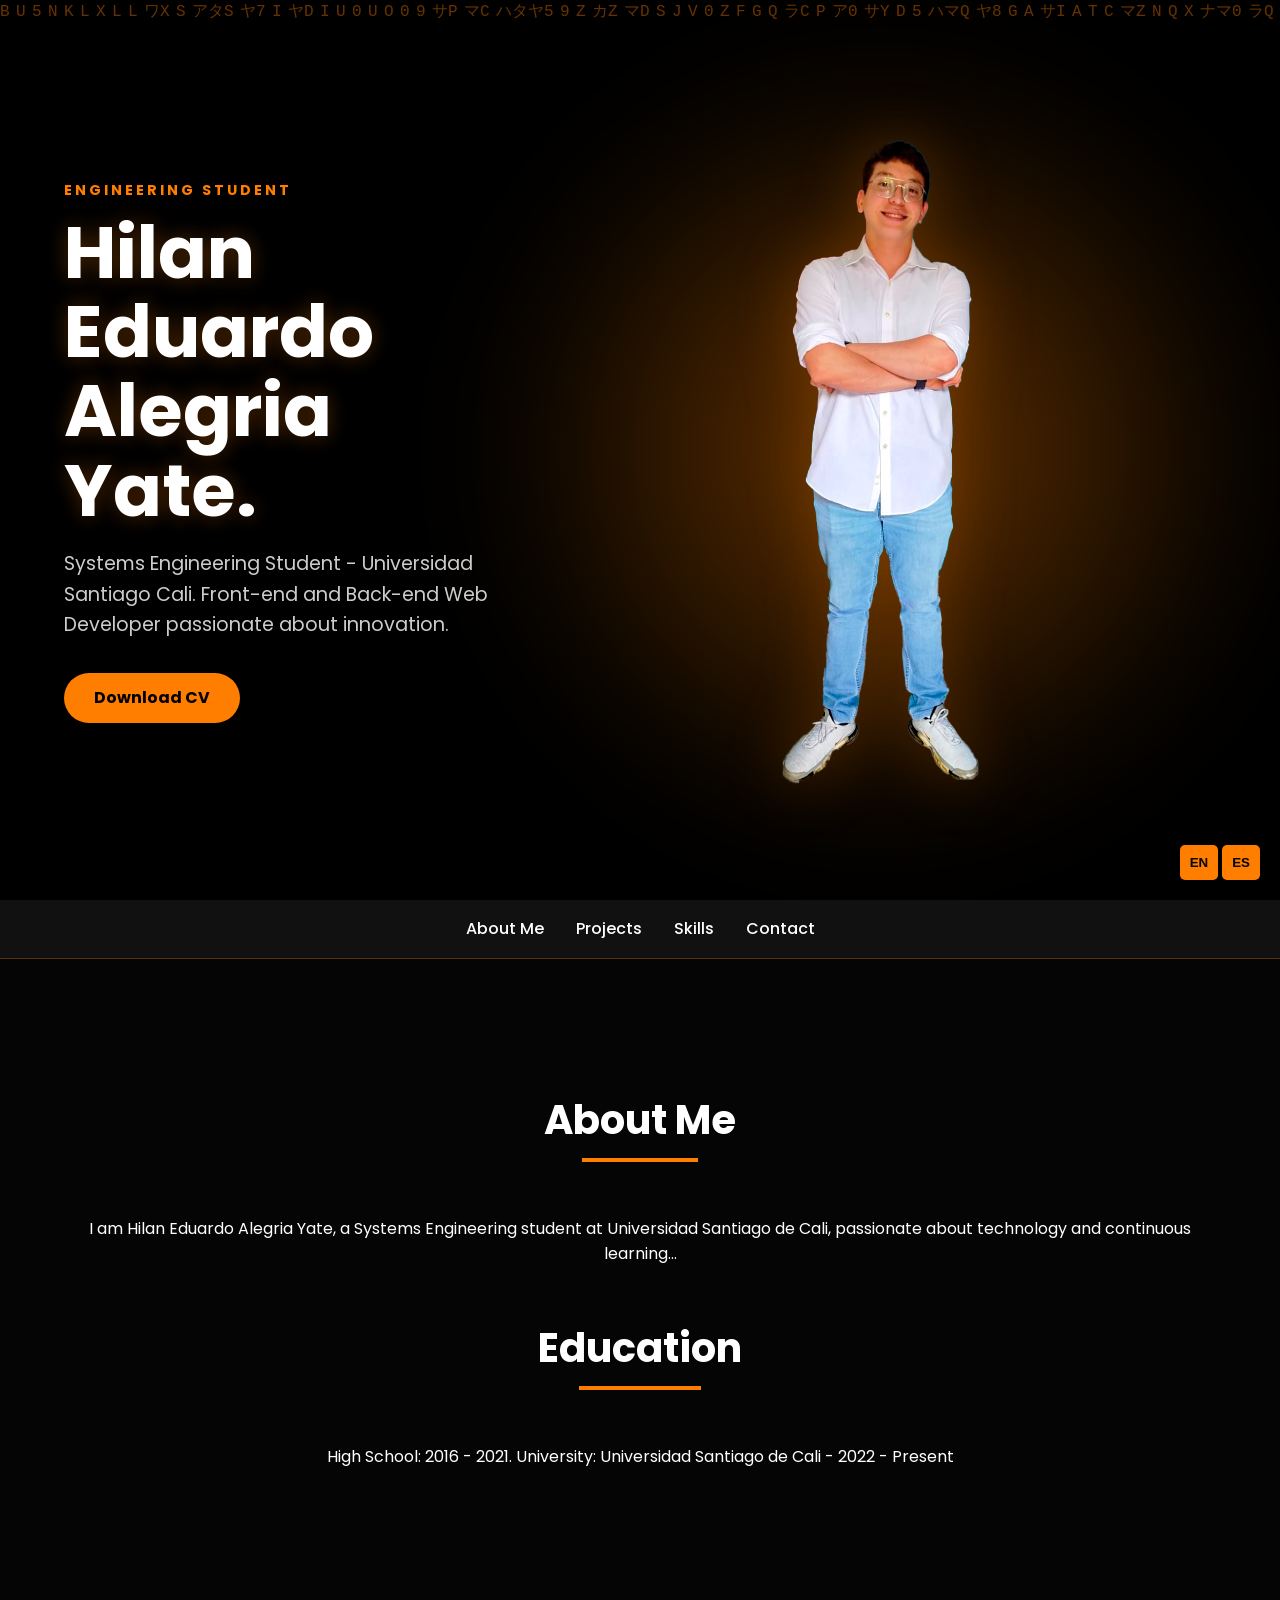
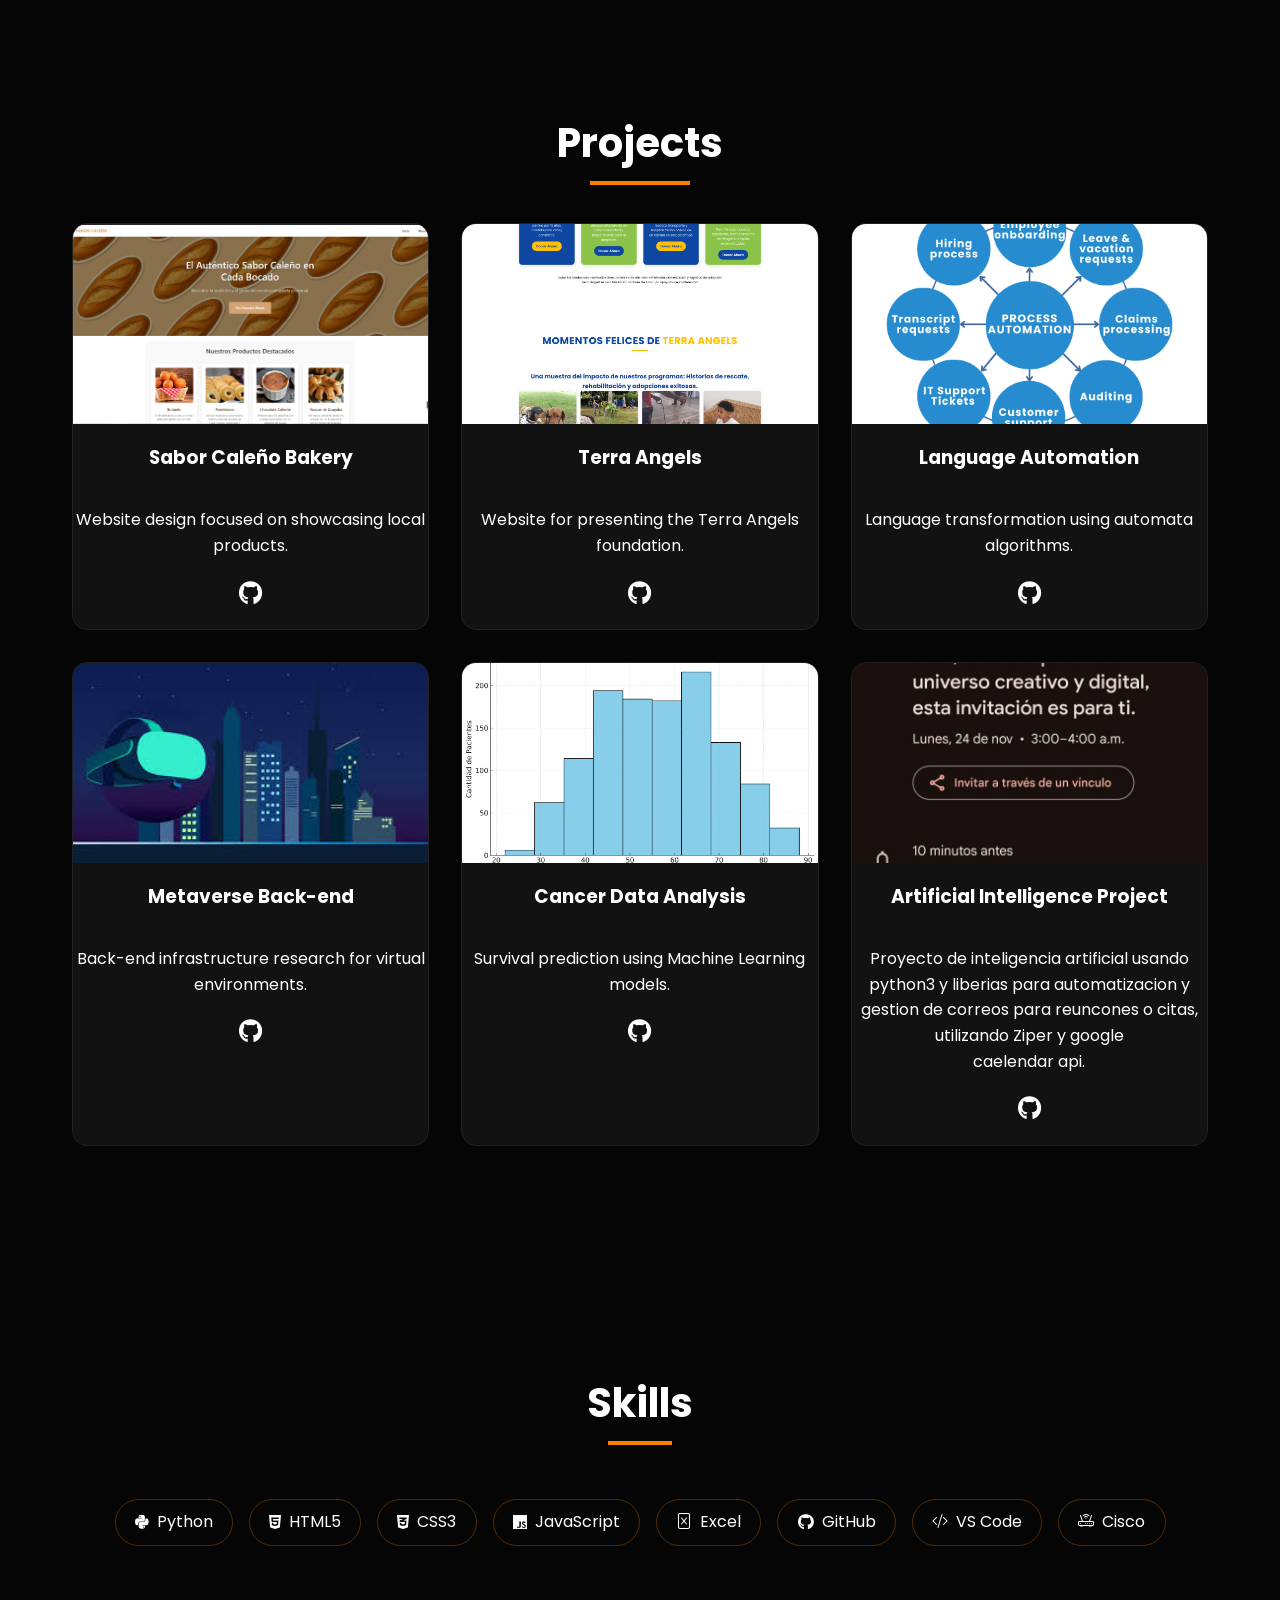
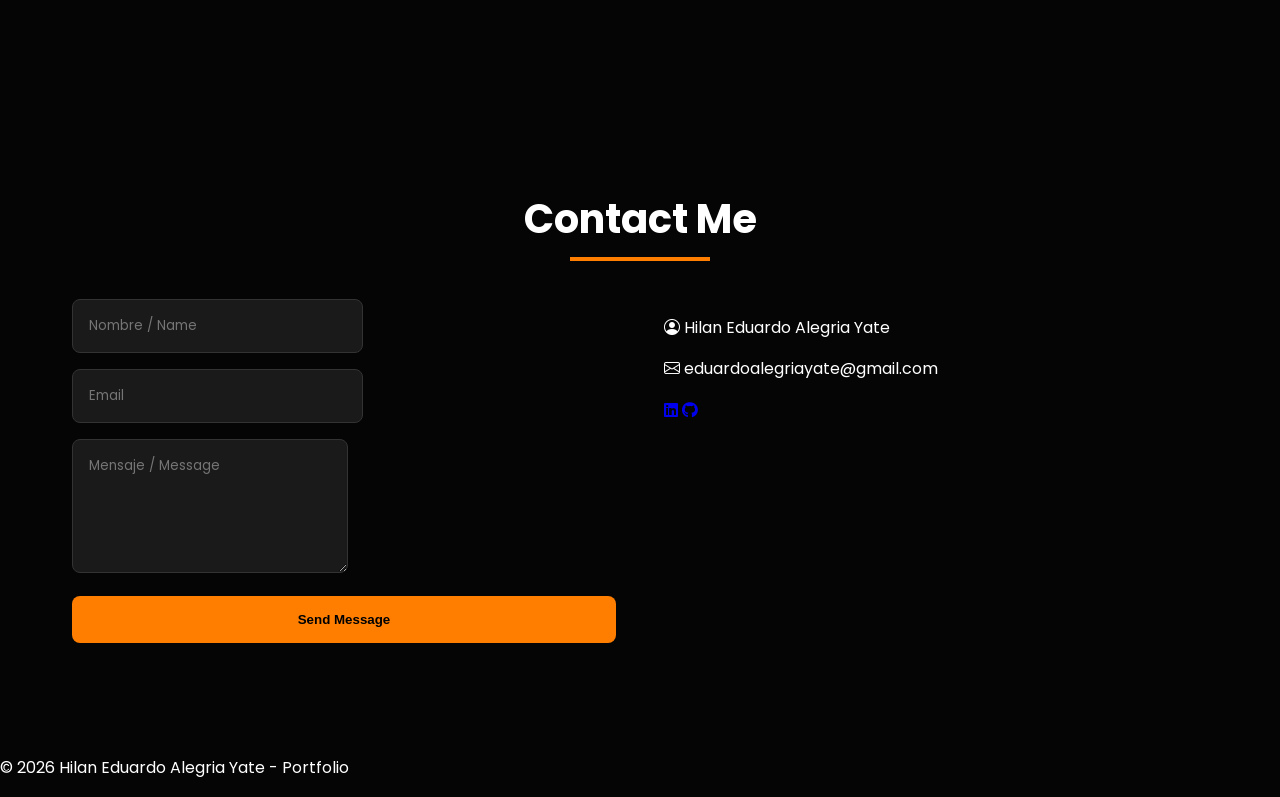
==== commit 43761fa8: "actualizacion" ====
--- a/index.html
+++ b/index.html
@@ -3,7 +3,7 @@
 <head>
     <meta charset="UTF-8">
     <meta name="viewport" content="width=device-width, initial-scale=1.0">
-    <title>Portfolio - Hilan Eduardo Alegria Yate</title>
+    <title>Portfolio Hilan Eduardo Alegria Yate</title>
     <link rel="preconnect" href="https://fonts.googleapis.com">
     <link rel="preconnect" href="https://fonts.gstatic.com" crossorigin>
     <link href="https://fonts.googleapis.com/css2?family=Poppins:wght@300;400;600;700&display=swap" rel="stylesheet">
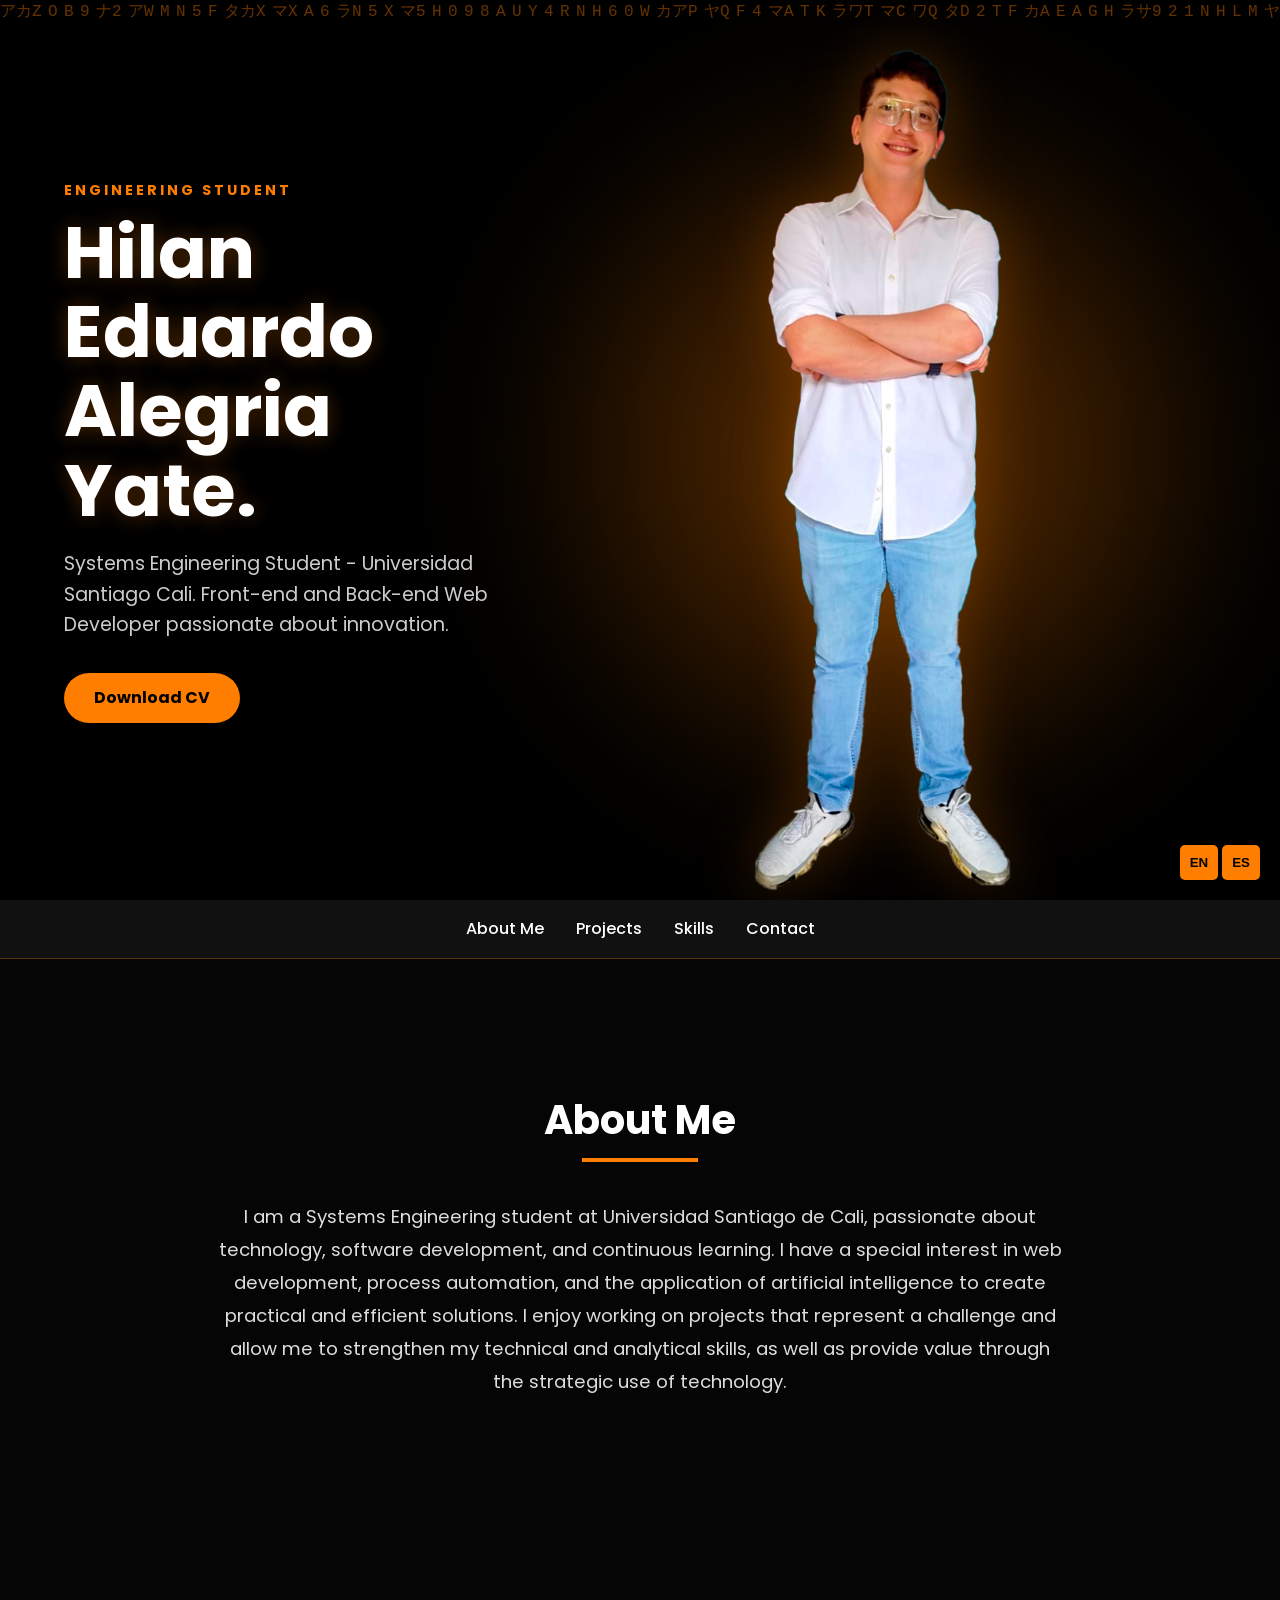
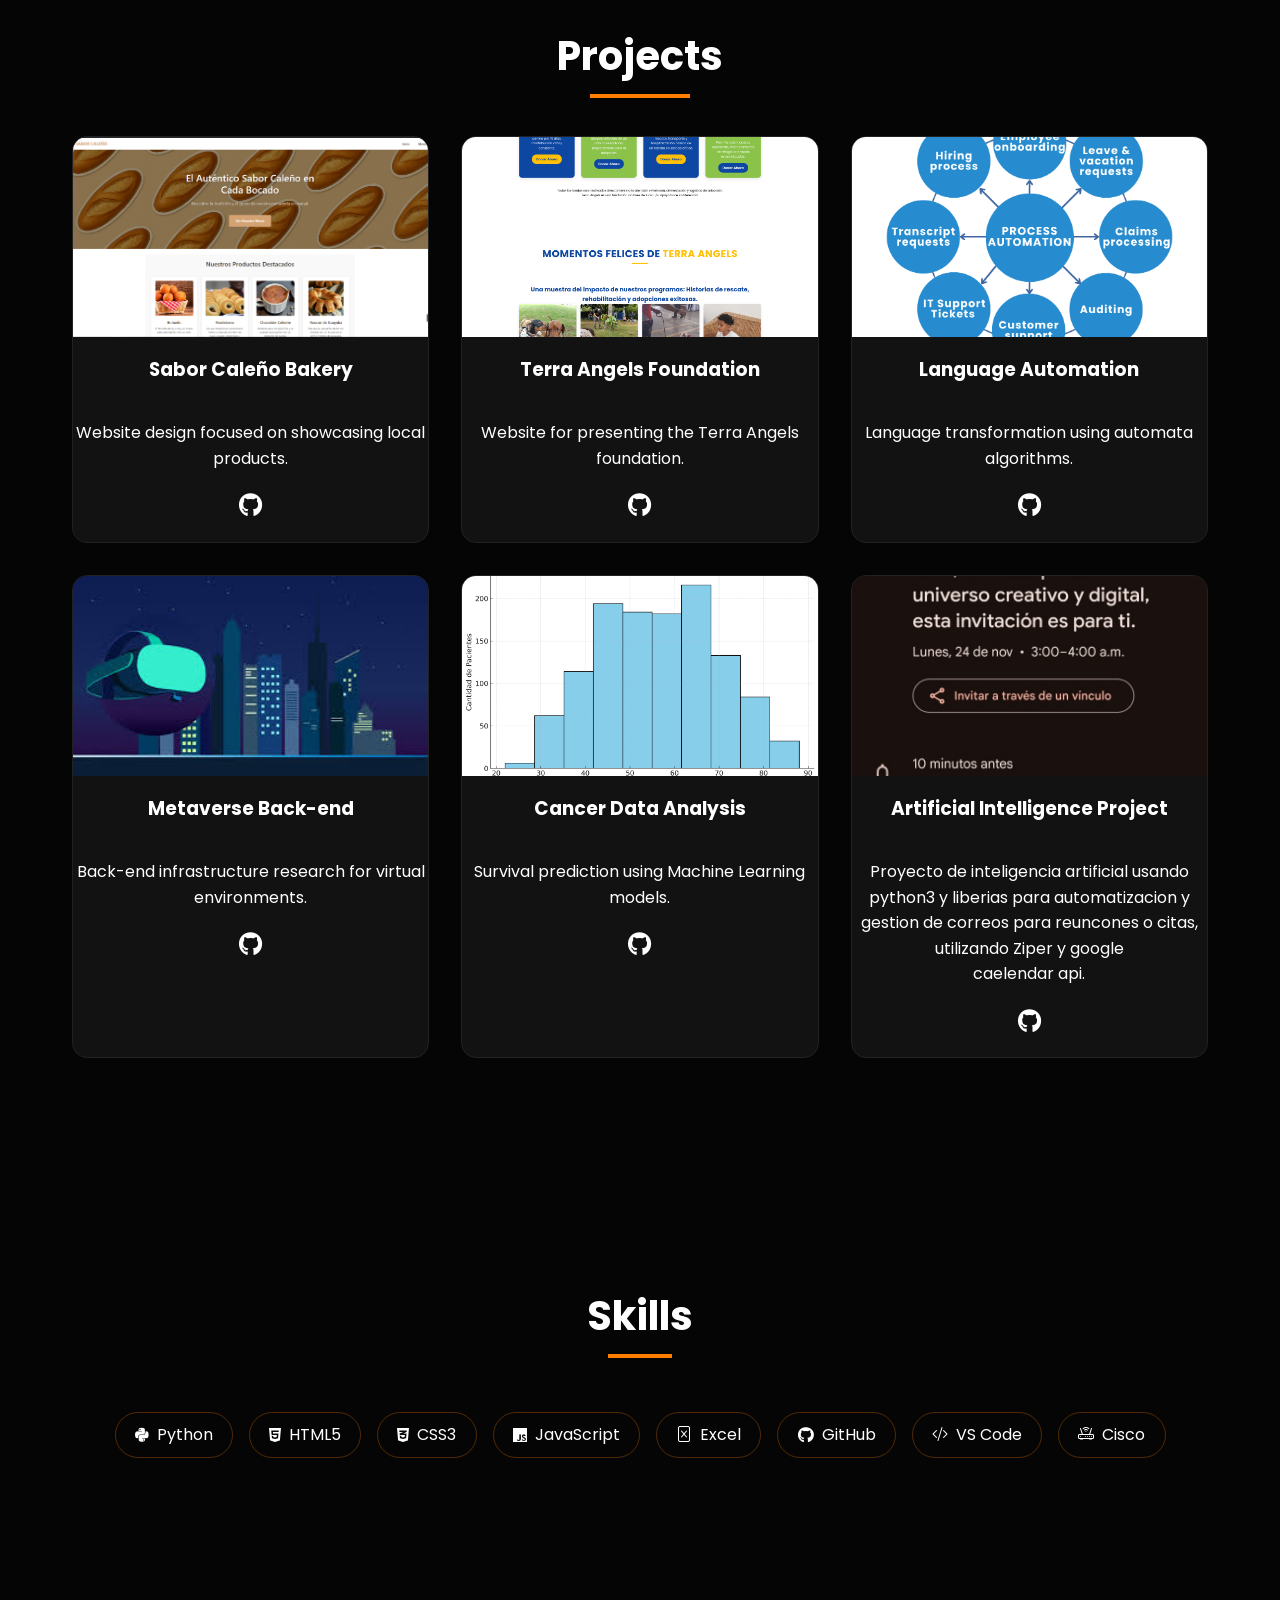
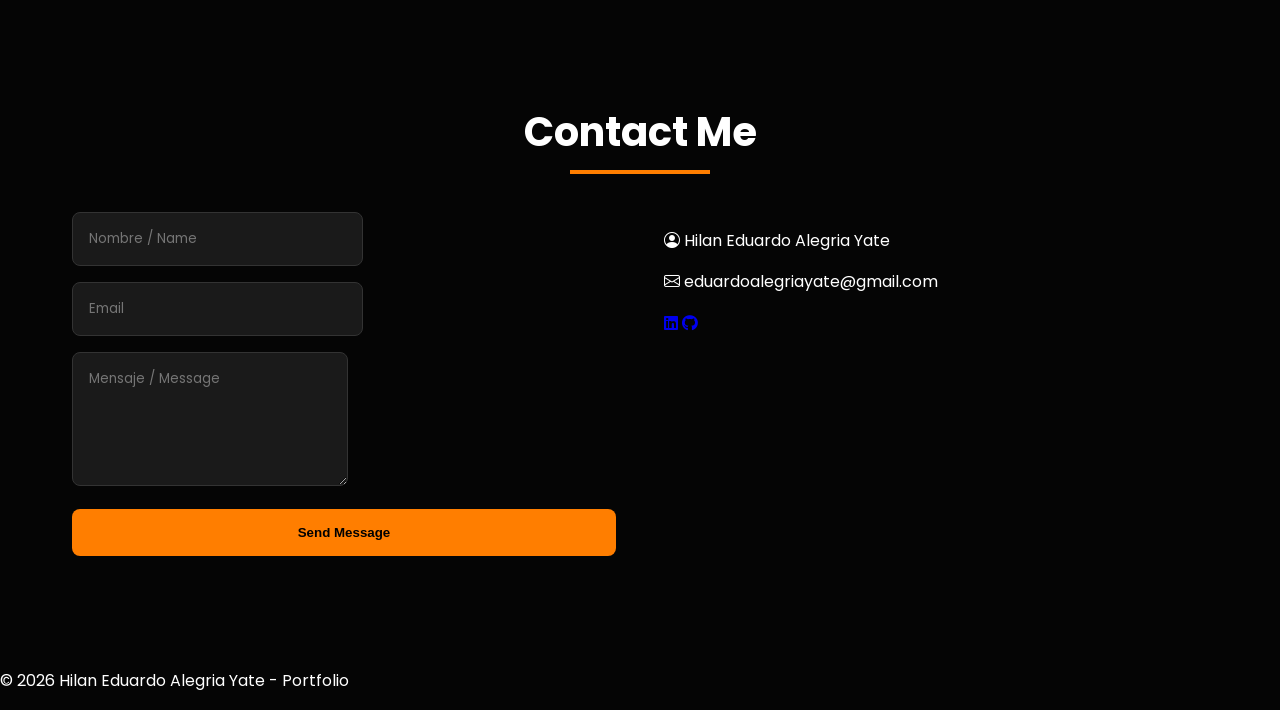
==== commit 0abb1d1f: "actualizacion" ====
--- a/index.html
+++ b/index.html
@@ -30,11 +30,11 @@
             </p>
             
             <div class="cv-container">
-                <a href="https://docs.google.com/uc?export=download&id=16zLH5pBjInKpl4sbS02nOrS80dTS4BYI" 
-                   class="btn-cv" 
-                   data-es="Descargar CV" 
-                   data-en="Download CV">
-                    <i class="bi bi-file-earmark-arrow-down"></i> Download CV
+                <a href="https://docs.google.com/uc?export=download&id=1koQxHSq7zK8cl1-Mm3eHBcr4htCQXHCJ" 
+                class="btn-cv" 
+                data-es="Descargar CV" 
+                data-en="Download CV">
+                    <i class="bi bi-file-earmark-arrow-down"></i> <span data-es="Descargar CV" data-en="Download CV">Download CV</span>
                 </a>
             </div>
         </div>
@@ -62,20 +62,13 @@
 </nav>
 
 <section id="sobre-mi" class="scroll-fade">
-    <h2 data-es="Sobre mí" data-en="About Me">About Me</h2>
-    <p data-es="Soy estudiante de Ingeniería de Sistemas en la Universidad Santiago de Cali, apasionado por la tecnología,
-        el desarrollo de software y el aprendizaje continuo.
-        Me interesa especialmente el desarrollo web, la automatización de procesos y
-        el uso de la inteligencia artificial para crear soluciones prácticas.
-        Disfruto trabajar en proyectos que me reten y fortalezcan mis habilidades técnicas y analíticas."
-       data-en="I am Hilan Eduardo Alegria Yate, a Systems Engineering student at Universidad Santiago de Cali, passionate about technology and continuous learning...">
-       I am Hilan Eduardo Alegria Yate, a Systems Engineering student...
-    </p>
-    <h2 data-es="Estudios" data-en="Education">Education</h2>
-    <p data-es="Bachillerato: 2016 - 2021. Universidad: Universidad Santiago de Cali - 2022 - Actualidad"
-       data-en="High School: 2016 - 2021. University: Universidad Santiago de Cali - 2022 - Present">
-       High School: 2016 - 2021. University: Universidad Santiago de Cali - 2022 - Present
-    </p>
+    <h2 data-es="Sobre mí" data-en="About Me">Sobre mí</h2>
+    <div class="sobre-mi-contenido">
+        <p data-es="Soy estudiante de Ingeniería de Sistemas en la Universidad Santiago de Cali, apasionado por la tecnología, el desarrollo de software y el aprendizaje continuo. Tengo un especial interés en el desarrollo web, la automatización de procesos y la aplicación de la inteligencia artificial para crear soluciones prácticas y eficientes. Disfruto trabajar en proyectos que representen un reto y me permitan fortalecer mis habilidades técnicas y analíticas, así como aportar valor mediante el uso estratégico de la tecnología."
+           data-en="I am a Systems Engineering student at Universidad Santiago de Cali, passionate about technology, software development, and continuous learning. I have a special interest in web development, process automation, and the application of artificial intelligence to create practical and efficient solutions. I enjoy working on projects that represent a challenge and allow me to strengthen my technical and analytical skills, as well as provide value through the strategic use of technology.">
+           Soy estudiante de Ingeniería de Sistemas en la Universidad Santiago de Cali, apasionado por la tecnología, el desarrollo de software y el aprendizaje continuo. Tengo un especial interés en el desarrollo web, la automatización de procesos y la aplicación de la inteligencia artificial para crear soluciones prácticas y eficientes. Disfruto trabajar en proyectos que representen un reto y me permitan fortalecer mis habilidades técnicas y analíticas, así como aportar valor mediante el uso estratégico de la tecnología.
+        </p>
+    </div>
 </section>
 
 <section id="proyectos" class="scroll-fade">
@@ -92,7 +85,7 @@
         </div>
         <div class="proyecto">
             <img src="imagenes/proyecto 6.png" alt="Fundacion Terra Angels" loading="lazy">
-            <h3 data-es="Pagina web - Fundacion Terra Angels" data-en="Terra Angels">Terra Angels</h3>
+            <h3 data-es="Pagina web - Fundacion Terra Angels" data-en="Terra Angels Foundation">Terra Angels</h3>
             <p data-es="Pagina web para presentación de la fundación Terra Angels."
                data-en="Website for presenting the Terra Angels foundation.">
                Website for presenting the Terra Angels foundation.
--- a/styles.css
+++ b/styles.css
@@ -46,17 +46,17 @@
     position: relative;
     z-index: 2;
     display: flex;
-    align-items: center; /* Cambiado a center para mejor balance */
+    align-items: center; 
     justify-content: space-between;
     width: 100%;
-    max-width: 1600px; /* Expandido para pantallas anchas */
+    max-width: 1600px; 
     padding: 0 5%;
     gap: 0;
 }
 
 /* --- LADO IZQUIERDO --- */
 .perfil-info {
-    flex: 0.8; /* Menos espacio para el texto */
+    flex: 0.8; 
     text-align: left;
     animation: fadeInInfo 1s ease-out;
     padding-right: 2rem;
@@ -88,10 +88,10 @@
 
 /* --- LADO DERECHO (FOTO MUCHO MÁS GRANDE) --- */
 .perfil-foto-hero {
-    flex: 1.2; /* Más espacio para la foto */
+    flex: 1.2; 
     display: flex;
     justify-content: flex-end;
-    align-items: flex-end; /* Pegada al fondo */
+    align-items: flex-end; 
     position: relative;
     height: 100vh;
     animation: fadeInPhoto 1.2s ease-out;
@@ -106,10 +106,9 @@
     height: 100%;
 }
 
-/* Figura de aura animada (Círculo de brillo) */
 .foto-bg-shape {
     position: absolute;
-    width: 120%; /* Aura más ancha */
+    width: 120%; 
     height: 90%;
     background: radial-gradient(circle, rgba(255, 126, 0, 0.4) 0%, transparent 70%);
     border-radius: 50%;
@@ -121,8 +120,8 @@
 
 .img-hero {
     width: auto;
-    height: 95vh; /* Ocupa casi todo el alto de la pantalla */
-    max-width: none; /* Eliminamos límites de ancho */
+    height: 95vh; 
+    max-width: none; 
     object-fit: contain;
     filter: drop-shadow(0 0 30px rgba(255, 126, 0, 0.25));
     transition: transform 0.6s cubic-bezier(0.175, 0.885, 0.32, 1.275);
@@ -186,6 +185,22 @@
     text-align: center;
 }
 
+/* ESTO MEJORA LA LECTURA DE "SOBRE MÍ" */
+#sobre-mi {
+    display: flex;
+    flex-direction: column;
+    align-items: center;
+}
+
+#sobre-mi p {
+    max-width: 850px; /* Limita el ancho del párrafo para que no canse la vista */
+    margin: 0 auto;
+    font-size: 1.15rem;
+    line-height: 1.8; /* Espaciado entre líneas más cómodo */
+    color: #ddd;
+    text-align: center;
+}
+
 h2 {
     font-size: 2.5rem;
     margin-bottom: 3rem;
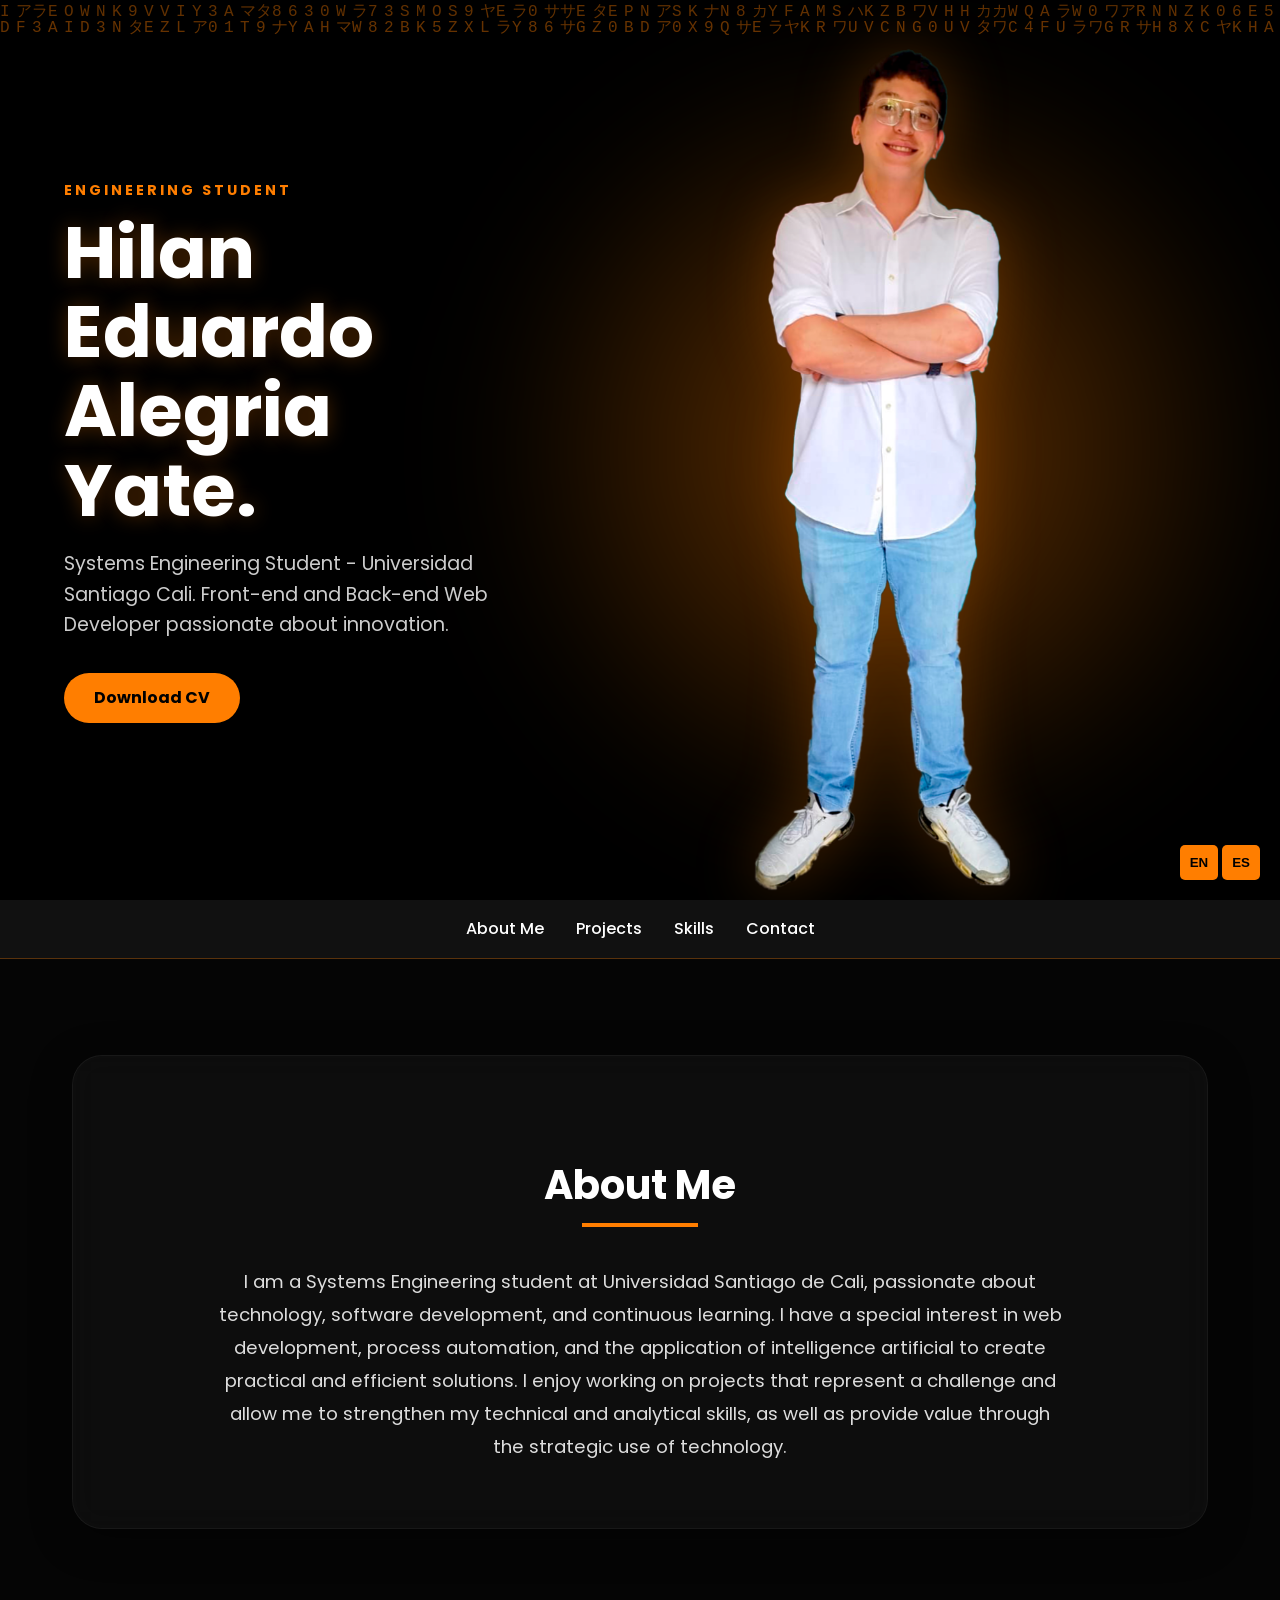
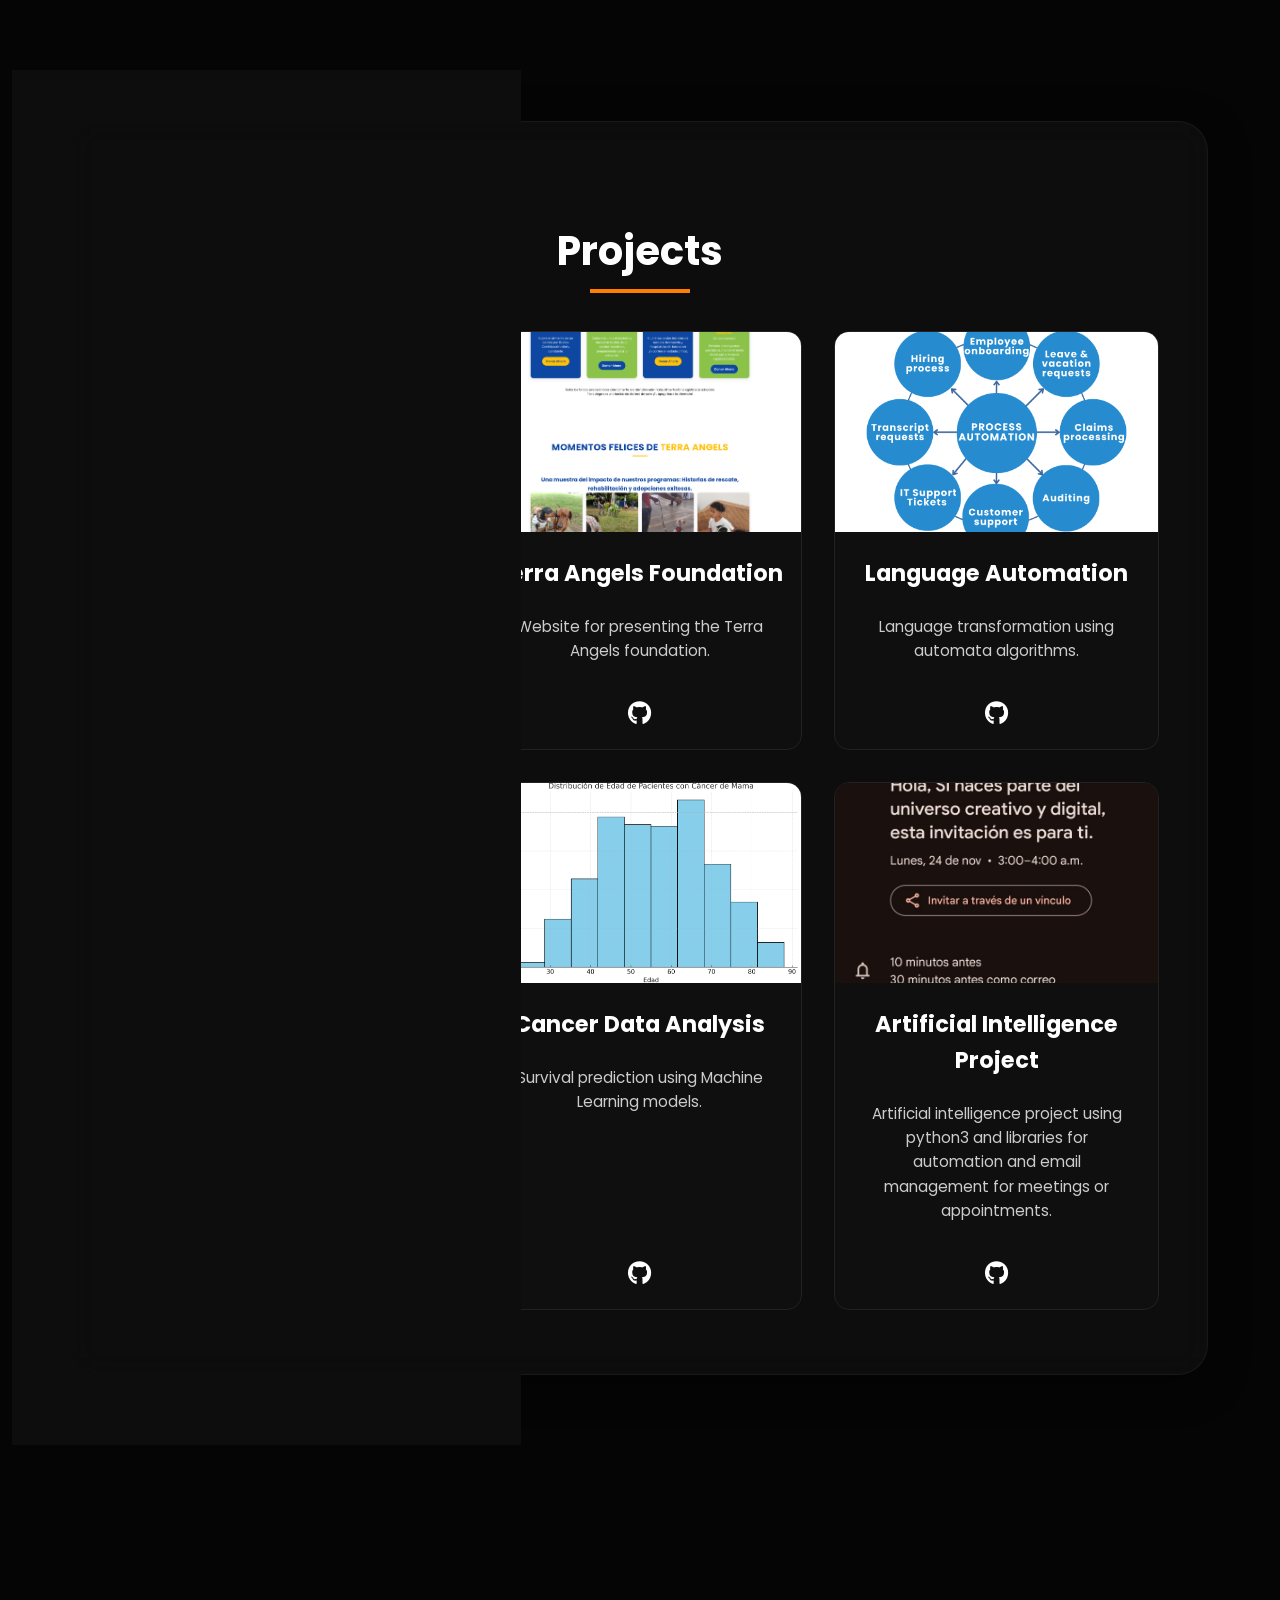
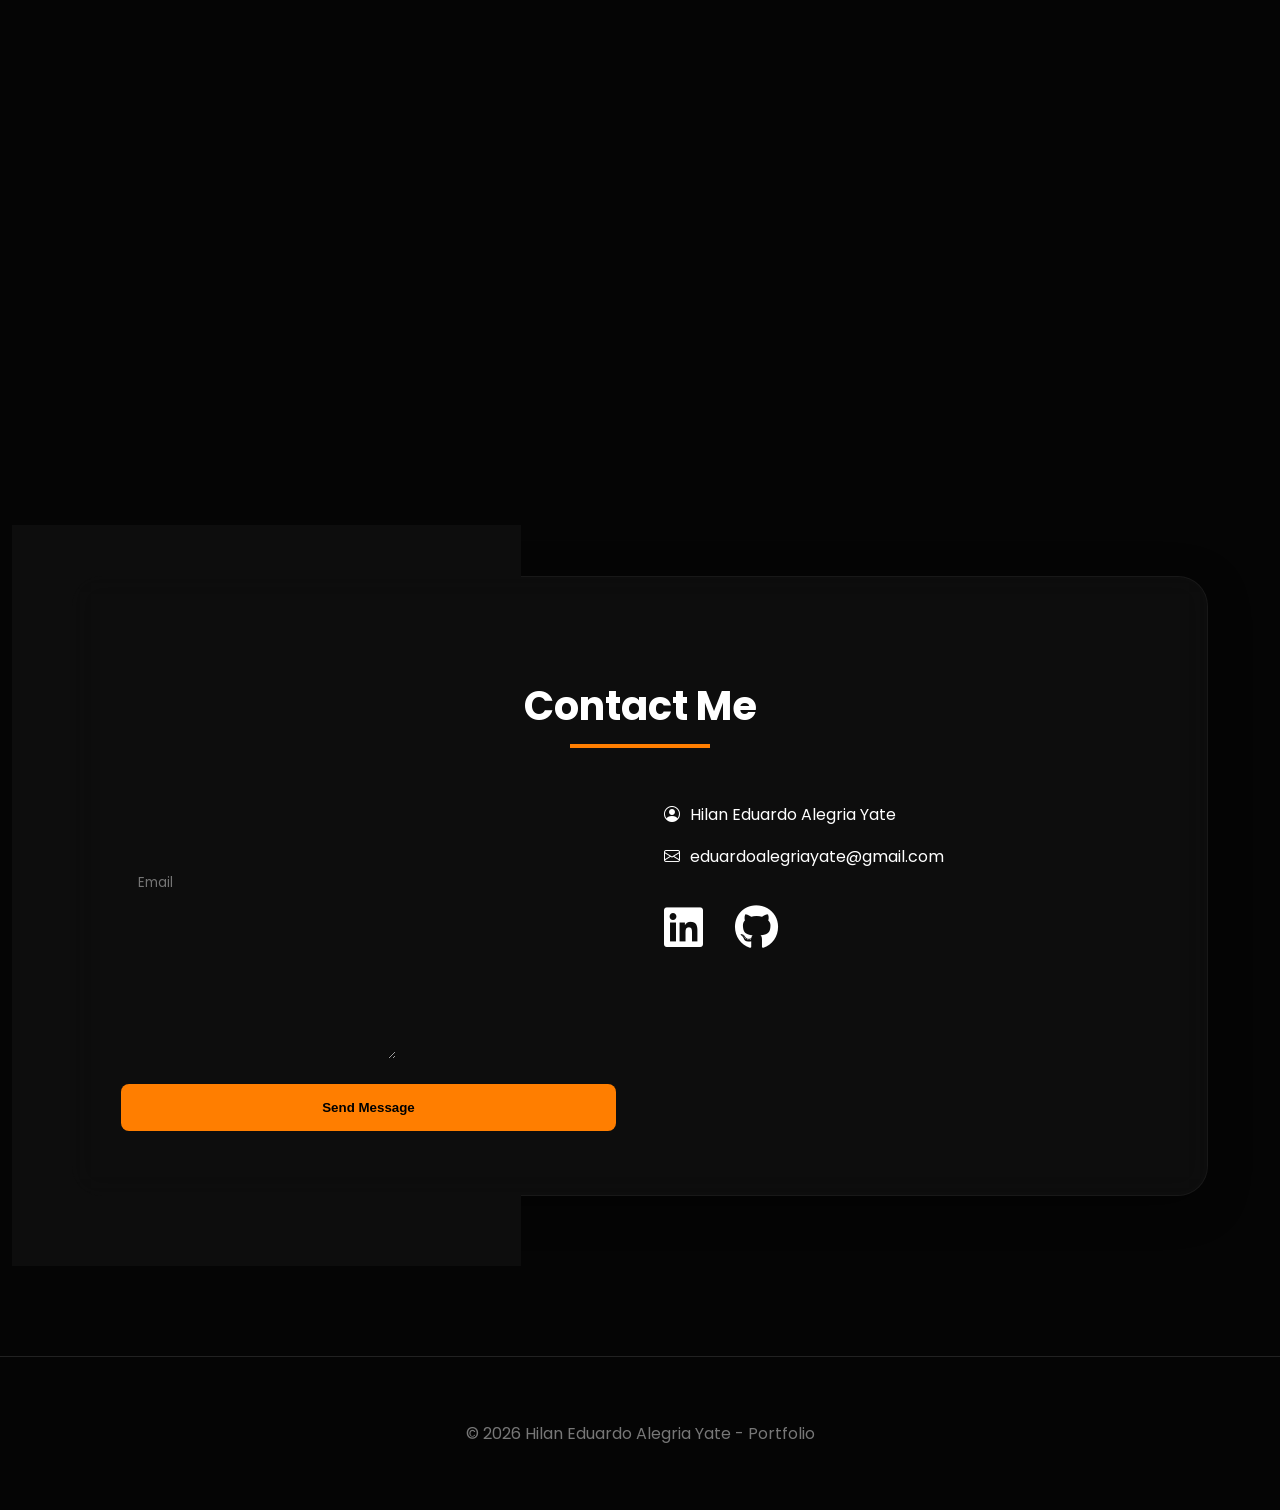
==== commit 4e99c44e: "actualizacion" ====
--- a/index.html
+++ b/index.html
@@ -41,9 +41,10 @@
 
         <div class="perfil-foto-hero">
             <div class="foto-wrapper">
-        <div class="foto-bg-shape"></div> <img src="imagenes/foto perfil.png" alt="Hilan Alegria" class="img-hero" loading="lazy">
-    </div>
-</div>
+                <div class="foto-bg-shape"></div> 
+                <img src="imagenes/foto perfil.png" alt="Hilan Alegria" class="img-hero" loading="lazy">
+            </div>
+        </div>
     </div>
 </header>
 
@@ -62,106 +63,112 @@
 </nav>
 
 <section id="sobre-mi" class="scroll-fade">
-    <h2 data-es="Sobre mí" data-en="About Me">Sobre mí</h2>
-    <div class="sobre-mi-contenido">
-        <p data-es="Soy estudiante de Ingeniería de Sistemas en la Universidad Santiago de Cali, apasionado por la tecnología, el desarrollo de software y el aprendizaje continuo. Tengo un especial interés en el desarrollo web, la automatización de procesos y la aplicación de la inteligencia artificial para crear soluciones prácticas y eficientes. Disfruto trabajar en proyectos que representen un reto y me permitan fortalecer mis habilidades técnicas y analíticas, así como aportar valor mediante el uso estratégico de la tecnología."
-           data-en="I am a Systems Engineering student at Universidad Santiago de Cali, passionate about technology, software development, and continuous learning. I have a special interest in web development, process automation, and the application of artificial intelligence to create practical and efficient solutions. I enjoy working on projects that represent a challenge and allow me to strengthen my technical and analytical skills, as well as provide value through the strategic use of technology.">
-           Soy estudiante de Ingeniería de Sistemas en la Universidad Santiago de Cali, apasionado por la tecnología, el desarrollo de software y el aprendizaje continuo. Tengo un especial interés en el desarrollo web, la automatización de procesos y la aplicación de la inteligencia artificial para crear soluciones prácticas y eficientes. Disfruto trabajar en proyectos que representen un reto y me permitan fortalecer mis habilidades técnicas y analíticas, así como aportar valor mediante el uso estratégico de la tecnología.
-        </p>
+    <div class="section-card">
+        <h2 data-es="Sobre mí" data-en="About Me">Sobre mí</h2>
+        <div class="sobre-mi-contenido">
+            <p data-es="Soy estudiante de Ingeniería de Sistemas en la Universidad Santiago de Cali, apasionado por la tecnología, el desarrollo de software y el aprendizaje continuo. Tengo un especial interés en el desarrollo web, la automatización de procesos y la aplicación de la inteligencia artificial para crear soluciones prácticas y eficientes. Disfruto trabajar en proyectos que representen un reto y me permitan fortalecer mis habilidades técnicas y analíticas, así como aportar valor mediante el uso estratégico de la tecnología."
+               data-en="I am a Systems Engineering student at Universidad Santiago de Cali, passionate about technology, software development, and continuous learning. I have a special interest in web development, process automation, and the application of intelligence artificial to create practical and efficient solutions. I enjoy working on projects that represent a challenge and allow me to strengthen my technical and analytical skills, as well as provide value through the strategic use of technology.">
+               Soy estudiante de Ingeniería de Sistemas en la Universidad Santiago de Cali, apasionado por la tecnología, el desarrollo de software y el aprendizaje continuo. Tengo un especial interés en el desarrollo web, la automatización de procesos y la aplicación de la inteligencia artificial para crear soluciones prácticas y eficientes. Disfruto trabajar en proyectos que representen un reto y me permitan fortalecer mis habilidades técnicas y analíticas, así como aportar valor mediante el uso estratégico de la tecnología.
+            </p>
+        </div>
     </div>
 </section>
 
 <section id="proyectos" class="scroll-fade">
-    <h2 data-es="Proyectos" data-en="Projects">Projects</h2>
-    <div class="proyectos">
-        <div class="proyecto">
-            <img src="imagenes/Proyecto 1.png" alt="Sabor Caleño" loading="lazy">
-            <h3 data-es="Panadería Sabor Caleño" data-en="Sabor Caleño Bakery">Sabor Caleño Bakery</h3>
-            <p data-es='Diseño de página web enfocada en dar a conocer productos locales.'
-               data-en='Website design focused on showcasing local products.'>
-               Website design focused on showcasing local products.
-            </p>
-            <a href="https://github.com/HilanAlegria/PanaderiaSC" aria-label="GitHub"><i class="fab fa-github"></i></a>
-        </div>
-        <div class="proyecto">
-            <img src="imagenes/proyecto 6.png" alt="Fundacion Terra Angels" loading="lazy">
-            <h3 data-es="Pagina web - Fundacion Terra Angels" data-en="Terra Angels Foundation">Terra Angels</h3>
-            <p data-es="Pagina web para presentación de la fundación Terra Angels."
-               data-en="Website for presenting the Terra Angels foundation.">
-               Website for presenting the Terra Angels foundation.
-            </p>
-            <a href="https://hilanalegria.github.io/Terra_Angels_Web/index.html#inicio" aria-label="GitHub"><i class="fab fa-github"></i></a>
-        </div>
-        <div class="proyecto">
-            <img src="imagenes/Proyecto 3.png" alt="Automation" loading="lazy">
-            <h3 data-es="Automatización de Lenguajes" data-en="Language Automation">Language Automation</h3>
-            <p data-es="Transformación de lenguajes mediante algoritmos de autómatas."
-               data-en="Language transformation using automata algorithms.">
-               Language transformation using automata algorithms.
-            </p>
-            <a href="https://github.com/HilanAlegria/Automatas" aria-label="GitHub"><i class="fab fa-github"></i></a>
-        </div>
-        <div class="proyecto">
-            <img src="imagenes/Proyecto 4.jpeg" alt="Metaverse" loading="lazy">
-            <h3 data-es="Back-end Metaverso" data-en="Metaverse Back-end">Metaverse Back-end</h3>
-            <p data-es="Investigación de infraestructura back-end para entornos virtuales."
-               data-en="Back-end infrastructure research for virtual environments.">
-               Back-end infrastructure research for virtual environments.
-            </p>
-            <a href="https://github.com/HilanAlegria/Trabajo-BackEnd_Metaverse" aria-label="GitHub"><i class="fab fa-github"></i></a>
-        </div>
-        <div class="proyecto">
-            <img src="imagenes/Proyecto 5.png" alt="Cancer Analysis" loading="lazy">
-            <h3 data-es="Análisis de Cáncer" data-en="Cancer Data Analysis">Cancer Data Analysis</h3>
-            <p data-es="Predicción de supervivencia utilizando modelos de Machine Learning."
-               data-en="Survival prediction using Machine Learning models.">
-               Survival prediction using Machine Learning models.
-            </p>
-            <a href="https://github.com/HilanAlegria/Analisis-BD-de-Cancer-prediccion" aria-label="GitHub"><i class="fab fa-github"></i></a>
-        </div>
-        <div class="proyecto">
-            <img src="imagenes/Proyecto 7.jpeg" alt="Inteligencia Artificial" loading="lazy">
-            <h3 data-es="Proyecto de Inteligencia Artificial" data-en="Artificial Intelligence Project">Artificial Intelligence Project</h3>
-            <p data-es="Proyecto de inteligencia artificial usando python3 y liberias para automatizacion y gestion de correos para reuncones o citas, utilizando Ziper y google
-            caelendar api."
-               data-en="Proyecto de inteligencia artificial usando python3 y liberias para automatizacion y gestion de correos para reuncones o citas, utilizando Ziper y google
-            caelendar api.">
-               Inteligencia Artificial.
-            </p>
-            <a href="https://github.com/HilanAlegria/Proyecto-de-Inteligencia-Artificial" aria-label="GitHub"><i class="fab fa-github"></i></a>
+    <div class="section-card">
+        <h2 data-es="Proyectos" data-en="Projects">Projects</h2>
+        <div class="proyectos">
+            <div class="proyecto">
+                <img src="imagenes/Proyecto 1.png" alt="Sabor Caleño" loading="lazy">
+                <h3 data-es="Panadería Sabor Caleño" data-en="Sabor Caleño Bakery">Sabor Caleño Bakery</h3>
+                <p data-es='Diseño de página web enfocada en dar a conocer productos locales.'
+                   data-en='Website design focused on showcasing local products.'>
+                   Website design focused on showcasing local products.
+                </p>
+                <a href="https://github.com/HilanAlegria/PanaderiaSC" aria-label="GitHub"><i class="fab fa-github"></i></a>
+            </div>
+            <div class="proyecto">
+                <img src="imagenes/proyecto 6.png" alt="Fundacion Terra Angels" loading="lazy">
+                <h3 data-es="Pagina web - Fundacion Terra Angels" data-en="Terra Angels Foundation">Terra Angels</h3>
+                <p data-es="Pagina web para presentación de la fundación Terra Angels."
+                   data-en="Website for presenting the Terra Angels foundation.">
+                   Website for presenting the Terra Angels foundation.
+                </p>
+                <a href="https://hilanalegria.github.io/Terra_Angels_Web/index.html#inicio" aria-label="GitHub"><i class="fab fa-github"></i></a>
+            </div>
+            <div class="proyecto">
+                <img src="imagenes/Proyecto 3.png" alt="Automation" loading="lazy">
+                <h3 data-es="Automatización de Lenguajes" data-en="Language Automation">Language Automation</h3>
+                <p data-es="Transformación de lenguajes mediante algoritmos de autómatas."
+                   data-en="Language transformation using automata algorithms.">
+                   Language transformation using automata algorithms.
+                </p>
+                <a href="https://github.com/HilanAlegria/Automatas" aria-label="GitHub"><i class="fab fa-github"></i></a>
+            </div>
+            <div class="proyecto">
+                <img src="imagenes/Proyecto 4.jpeg" alt="Metaverse" loading="lazy">
+                <h3 data-es="Back-end Metaverso" data-en="Metaverse Back-end">Metaverse Back-end</h3>
+                <p data-es="Investigación de infraestructura back-end para entornos virtuales."
+                   data-en="Back-end infrastructure research for virtual environments.">
+                   Back-end infrastructure research for virtual environments.
+                </p>
+                <a href="https://github.com/HilanAlegria/Trabajo-BackEnd_Metaverse" aria-label="GitHub"><i class="fab fa-github"></i></a>
+            </div>
+            <div class="proyecto">
+                <img src="imagenes/Proyecto 5.png" alt="Cancer Analysis" loading="lazy">
+                <h3 data-es="Análisis de Cáncer" data-en="Cancer Data Analysis">Cancer Data Analysis</h3>
+                <p data-es="Predicción de supervivencia utilizando modelos de Machine Learning."
+                   data-en="Survival prediction using Machine Learning models.">
+                   Survival prediction using Machine Learning models.
+                </p>
+                <a href="https://github.com/HilanAlegria/Analisis-BD-de-Cancer-prediccion" aria-label="GitHub"><i class="fab fa-github"></i></a>
+            </div>
+            <div class="proyecto">
+                <img src="imagenes/Proyecto 7.jpeg" alt="Inteligencia Artificial" loading="lazy">
+                <h3 data-es="Proyecto de Inteligencia Artificial" data-en="Artificial Intelligence Project">Artificial Intelligence Project</h3>
+                <p data-es="Proyecto de inteligencia artificial usando python3 y liberias para automatizacion y gestion de correos para reuniones o citas."
+                   data-en="Artificial intelligence project using python3 and libraries for automation and email management for meetings or appointments.">
+                   Inteligencia Artificial.
+                </p>
+                <a href="https://github.com/HilanAlegria/Proyecto-de-Inteligencia-Artificial" aria-label="GitHub"><i class="fab fa-github"></i></a>
+            </div>
         </div>
     </div>
 </section>
 
 <section id="habilidades" class="scroll-fade">
-    <h2 data-es="Habilidades" data-en="Skills">Skills</h2>
-    <ul class="habilidades-list">
-        <li><i class="fab fa-python"></i> Python</li>
-        <li><i class="fab fa-html5"></i> HTML5</li>
-        <li><i class="fab fa-css3-alt"></i> CSS3</li>
-        <li><i class="fab fa-js"></i> JavaScript</li>
-        <li><i class="bi bi-file-excel"></i> Excel</li>
-        <li><i class="fab fa-github"></i> GitHub</li>
-        <li><i class="bi bi-code-slash"></i> VS Code</li>
-        <li><i class="bi bi-router"></i> Cisco</li>
-    </ul>
+    <div class="section-card">
+        <h2 data-es="Habilidades" data-en="Skills">Skills</h2>
+        <ul class="habilidades-list">
+            <li><i class="fab fa-python"></i> Python</li>
+            <li><i class="fab fa-html5"></i> HTML5</li>
+            <li><i class="fab fa-css3-alt"></i> CSS3</li>
+            <li><i class="fab fa-js"></i> JavaScript</li>
+            <li><i class="bi bi-file-excel"></i> Excel</li>
+            <li><i class="fab fa-github"></i> GitHub</li>
+            <li><i class="bi bi-code-slash"></i> VS Code</li>
+            <li><i class="bi bi-router"></i> Cisco</li>
+        </ul>
+    </div>
 </section>
 
 <section id="contacto" class="scroll-fade">
-    <h2 data-es="Contáctame" data-en="Contact Me">Contact Me</h2>
-    <div class="contacto-container">
-        <form action="https://formspree.io/f/TU_ID_AQUI" method="POST" class="contact-form">
-            <div class="form-group"><input type="text" name="name" placeholder="Nombre / Name" required></div>
-            <div class="form-group"><input type="email" name="email" placeholder="Email" required></div>
-            <div class="form-group"><textarea name="message" rows="5" placeholder="Mensaje / Message" required></textarea></div>
-            <button type="submit" class="btn-submit" data-es="Enviar Mensaje" data-en="Send Message">Send Message</button>
-        </form>
-        <div class="contacto-info">
-            <p><i class="bi bi-person-circle"></i> Hilan Eduardo Alegria Yate</p>
-            <p><i class="bi bi-envelope"></i> eduardoalegriayate@gmail.com</p>
-            <div class="social-links">
-                <a href="https://www.linkedin.com/in/hilan-alegria-yate-07063629a" target="_blank"><i class="fab fa-linkedin"></i></a>
-                <a href="https://github.com/HilanAlegria" target="_blank"><i class="fab fa-github"></i></a>
+    <div class="section-card">
+        <h2 data-es="Contáctame" data-en="Contact Me">Contact Me</h2>
+        <div class="contacto-container">
+            <form action="https://formspree.io/f/TU_ID_AQUI" method="POST" class="contact-form">
+                <div class="form-group"><input type="text" name="name" placeholder="Nombre / Name" required></div>
+                <div class="form-group"><input type="email" name="email" placeholder="Email" required></div>
+                <div class="form-group"><textarea name="message" rows="5" placeholder="Mensaje / Message" required></textarea></div>
+                <button type="submit" class="btn-submit" data-es="Enviar Mensaje" data-en="Send Message">Send Message</button>
+            </form>
+            <div class="contacto-info">
+                <p><i class="bi bi-person-circle"></i> Hilan Eduardo Alegria Yate</p>
+                <p><i class="bi bi-envelope"></i> eduardoalegriayate@gmail.com</p>
+                <div class="social-links">
+                    <a href="https://www.linkedin.com/in/hilan-alegria-yate-07063629a" target="_blank"><i class="fab fa-linkedin"></i></a>
+                    <a href="https://github.com/HilanAlegria" target="_blank"><i class="fab fa-github"></i></a>
+                </div>
             </div>
         </div>
     </div>
--- a/styles.css
+++ b/styles.css
@@ -6,6 +6,8 @@
     --card-color: #121212;
     --accent-color: #ff7e00; 
     --accent-hover: #ffb347;
+    --glass-bg: rgba(25, 25, 25, 0.4); 
+    --glass-border: rgba(255, 255, 255, 0.05);
     --transition: all 0.3s cubic-bezier(0.4, 0, 0.2, 1);
 }
 
@@ -33,13 +35,8 @@
 
 #matrix {
     position: absolute;
-    top: 0;
-    left: 0;
-    width: 100%;
-    height: 100%;
-    z-index: 0;
-    background: black;
-    filter: brightness(0.4);
+    top: 0; left: 0; width: 100%; height: 100%;
+    z-index: 0; background: black; filter: brightness(0.4);
 }
 
 .perfil-container {
@@ -51,12 +48,10 @@
     width: 100%;
     max-width: 1600px; 
     padding: 0 5%;
-    gap: 0;
-}
-
-/* --- LADO IZQUIERDO --- */
+}
+
 .perfil-info {
-    flex: 0.8; 
+    flex: 0.8;
     text-align: left;
     animation: fadeInInfo 1s ease-out;
     padding-right: 2rem;
@@ -86,12 +81,12 @@
     margin-bottom: 2rem;
 }
 
-/* --- LADO DERECHO (FOTO MUCHO MÁS GRANDE) --- */
+/* --- FOTO DE PERFIL GIGANTE --- */
 .perfil-foto-hero {
-    flex: 1.2; 
+    flex: 1.2;
     display: flex;
     justify-content: flex-end;
-    align-items: flex-end; 
+    align-items: flex-end;
     position: relative;
     height: 100vh;
     animation: fadeInPhoto 1.2s ease-out;
@@ -108,8 +103,7 @@
 
 .foto-bg-shape {
     position: absolute;
-    width: 120%; 
-    height: 90%;
+    width: 120%; height: 90%;
     background: radial-gradient(circle, rgba(255, 126, 0, 0.4) 0%, transparent 70%);
     border-radius: 50%;
     z-index: -1;
@@ -118,66 +112,39 @@
     animation: pulseGlow 5s infinite ease-in-out;
 }
 
-.img-hero {
+.perfil-foto-hero .img-hero {
     width: auto;
     height: 95vh; 
-    max-width: none; 
+    max-width: none;
     object-fit: contain;
     filter: drop-shadow(0 0 30px rgba(255, 126, 0, 0.25));
     transition: transform 0.6s cubic-bezier(0.175, 0.885, 0.32, 1.275);
     display: block;
 }
 
-.img-hero:hover {
+.perfil-foto-hero .img-hero:hover {
     transform: scale(1.03);
     filter: drop-shadow(0 0 60px rgba(255, 126, 0, 0.5));
 }
 
-/* --- ANIMACIONES --- */
-@keyframes fadeInInfo {
-    from { opacity: 0; transform: translateX(-50px); }
-    to { opacity: 1; transform: translateX(0); }
-}
-
-@keyframes fadeInPhoto {
-    from { opacity: 0; transform: scale(0.95) translateY(50px); }
-    to { opacity: 1; transform: scale(1) translateY(0); }
-}
-
-@keyframes pulseGlow {
-    0%, 100% { transform: scale(1); opacity: 0.3; }
-    50% { transform: scale(1.2); opacity: 0.6; }
-}
-
-/* --- NAVEGACIÓN STICKY --- */
-nav {
-    position: sticky;
-    top: 0;
-    z-index: 1000;
-    background-color: rgba(18, 18, 18, 0.95);
-    backdrop-filter: blur(10px);
-    border-bottom: 1px solid rgba(255, 126, 0, 0.3);
-}
-
-nav ul {
-    list-style: none;
-    display: flex;
-    justify-content: center;
-    padding: 1rem;
-    margin: 0;
-    gap: 2rem;
-}
-
-nav ul li a {
-    color: var(--text-color);
-    text-decoration: none;
-    font-weight: 500;
+/* --- RECUADRO GRIS DIFUMINADO --- */
+.section-card {
+    background: var(--glass-bg);
+    backdrop-filter: blur(15px);
+    -webkit-backdrop-filter: blur(15px);
+    border: 1px solid var(--glass-border);
+    border-radius: 30px;
+    padding: 4rem 3rem;
+    box-shadow: 0 10px 40px rgba(0, 0, 0, 0.4);
+    width: 100%;
     transition: var(--transition);
 }
 
-nav ul li a:hover { color: var(--accent-color); }
-
-/* --- SECCIONES --- */
+.section-card:hover {
+    border-color: rgba(255, 126, 0, 0.2);
+}
+
+/* --- SECCIONES GENERALES --- */
 section {
     padding: 6rem 2rem;
     max-width: 1200px;
@@ -185,22 +152,6 @@
     text-align: center;
 }
 
-/* ESTO MEJORA LA LECTURA DE "SOBRE MÍ" */
-#sobre-mi {
-    display: flex;
-    flex-direction: column;
-    align-items: center;
-}
-
-#sobre-mi p {
-    max-width: 850px; /* Limita el ancho del párrafo para que no canse la vista */
-    margin: 0 auto;
-    font-size: 1.15rem;
-    line-height: 1.8; /* Espaciado entre líneas más cómodo */
-    color: #ddd;
-    text-align: center;
-}
-
 h2 {
     font-size: 2.5rem;
     margin-bottom: 3rem;
@@ -209,10 +160,17 @@
 }
 
 h2::after {
-    content: '';
-    width: 60%; height: 4px;
-    background: var(--accent-color);
+    content: ''; width: 60%; height: 4px; background: var(--accent-color);
     position: absolute; bottom: -10px; left: 20%;
+}
+
+/* --- SOBRE MÍ (LECTURA OPTIMIZADA) --- */
+#sobre-mi p {
+    max-width: 850px;
+    margin: 0 auto;
+    font-size: 1.15rem;
+    line-height: 1.8;
+    color: #ddd;
 }
 
 /* --- PROYECTOS --- */
@@ -223,7 +181,7 @@
 }
 
 .proyecto {
-    background: var(--card-color);
+    background: rgba(18, 18, 18, 0.6);
     border-radius: 15px;
     overflow: hidden;
     border: 1px solid #222;
@@ -232,43 +190,64 @@
     flex-direction: column;
 }
 
-.proyecto:hover {
-    transform: translateY(-10px);
-    border-color: var(--accent-color);
-}
-
-.proyecto img { width: 100%; height: 200px; object-fit: cover; }
-.proyecto a { font-size: 1.5rem; color: var(--text-color); margin-bottom: 1rem; }
+.proyecto:hover { transform: translateY(-10px); border-color: var(--accent-color); }
+
+.proyecto img {
+    width: 100% !important;
+    height: 200px !important;
+    object-fit: cover !important;
+}
+
+.proyecto h3 { margin: 1.5rem 0 0.5rem; font-size: 1.4rem; color: white; }
+.proyecto p { padding: 0 1.5rem; font-size: 0.95rem; color: #ccc; flex-grow: 1; }
+.proyecto a { font-size: 1.5rem; color: var(--text-color); margin: 1rem 0; transition: 0.3s; }
+.proyecto a:hover { color: var(--accent-color); }
 
 /* --- HABILIDADES --- */
-.habilidades-list {
-    display: flex; flex-wrap: wrap; justify-content: center; gap: 1rem; list-style: none; padding: 0;
-}
-
+.habilidades-list { display: flex; flex-wrap: wrap; justify-content: center; gap: 1rem; list-style: none; padding: 0; }
 .habilidades-list li {
     border: 1px solid rgba(255, 126, 0, 0.3);
     padding: 0.6rem 1.2rem;
     border-radius: 50px;
+    background: rgba(255, 255, 255, 0.03);
     display: flex; align-items: center; gap: 0.5rem;
     transition: var(--transition);
 }
-
 .habilidades-list li:hover { background: var(--accent-color); color: black; }
 
-/* --- FORMULARIO Y CONTACTO --- */
-.contacto-container {
-    display: grid; grid-template-columns: 1fr 1fr; gap: 3rem; text-align: left;
-}
-
+/* --- CONTACTO --- */
+.contacto-container { display: grid; grid-template-columns: 1fr 1fr; gap: 3rem; text-align: left; }
 .contact-form { display: flex; flex-direction: column; gap: 1rem; }
 .contact-form input, .contact-form textarea {
     background: #1a1a1a; border: 1px solid #333; border-radius: 8px;
     padding: 1rem; color: white; font-family: inherit;
 }
-.btn-submit {
-    background: var(--accent-color); color: black; font-weight: 700;
-    padding: 1rem; border: none; border-radius: 8px; cursor: pointer;
-}
+.btn-submit { background: var(--accent-color); color: black; font-weight: 700; padding: 1rem; border: none; border-radius: 8px; cursor: pointer; }
+.contacto-info p { display: flex; align-items: center; gap: 10px; margin-bottom: 1rem; }
+
+/* --- ICONOS DE REDES SOCIALES (CAMBIO APLICADO) --- */
+.social-links { display: flex; gap: 2rem; margin-top: 1.5rem; }
+.social-links a { 
+    color: white; 
+    font-size: 2.8rem; /* Tamaño más grande solicitado */
+    transition: var(--transition); 
+    display: inline-block;
+}
+.social-links a:hover { 
+    color: var(--accent-color); 
+    transform: scale(1.2); /* Efecto de agrandado */
+}
+
+/* --- NAVEGACIÓN --- */
+nav {
+    position: sticky; top: 0; z-index: 1000;
+    background-color: rgba(18, 18, 18, 0.95);
+    backdrop-filter: blur(10px);
+    border-bottom: 1px solid rgba(255, 126, 0, 0.3);
+}
+nav ul { list-style: none; display: flex; justify-content: center; padding: 1rem; margin: 0; gap: 2rem; }
+nav ul li a { color: var(--text-color); text-decoration: none; font-weight: 500; transition: 0.3s; }
+nav ul li a:hover { color: var(--accent-color); }
 
 /* --- BOTÓN CV --- */
 .btn-cv {
@@ -277,24 +256,29 @@
     padding: 12px 30px; border-radius: 50px; font-weight: 700;
     text-decoration: none; transition: var(--transition);
 }
+.btn-cv:hover { background: var(--accent-hover); transform: translateY(-3px); }
+
+/* --- FOOTER --- */
+footer { padding: 3rem; text-align: center; border-top: 1px solid #222; margin-top: 4rem; color: #777; }
+
+/* --- ANIMACIONES --- */
+@keyframes fadeInInfo { from { opacity: 0; transform: translateX(-50px); } to { opacity: 1; transform: translateX(0); } }
+@keyframes fadeInPhoto { from { opacity: 0; transform: scale(0.95) translateY(50px); } to { opacity: 1; transform: scale(1) translateY(0); } }
+@keyframes pulseGlow { 0%, 100% { transform: scale(1); opacity: 0.3; } 50% { transform: scale(1.1); opacity: 0.5; } }
 
 /* --- RESPONSIVE --- */
-@media (max-width: 1100px) {
-    .typewriter-hero { font-size: 3.5rem; }
-    .img-hero { height: 80vh; }
-}
-
 @media (max-width: 968px) {
+    .section-card { padding: 2rem 1.5rem; }
     .perfil-container { flex-direction: column; text-align: center; padding-top: 5rem; }
     .perfil-info { order: 2; padding-right: 0; }
     .perfil-foto-hero { order: 1; height: auto; }
-    .img-hero { height: 60vh; max-width: 100%; }
+    .perfil-foto-hero .img-hero { height: 60vh; max-width: 100%; }
+    .contacto-container { grid-template-columns: 1fr; }
     .typewriter-hero { font-size: 2.8rem; }
-    .foto-bg-shape { width: 100%; height: 100%; }
+    .social-links { justify-content: center; } /* Centra iconos en móvil */
 }
 
 .scroll-fade { opacity: 0; transform: translateY(30px); transition: 0.8s ease-out; }
 .scroll-fade.is-visible { opacity: 1; transform: translateY(0); }
-
 .lang-switch { position: fixed; bottom: 20px; right: 20px; z-index: 2000; }
 .lang-switch button { background: var(--accent-color); border: none; padding: 10px; border-radius: 5px; cursor: pointer; font-weight: bold; }
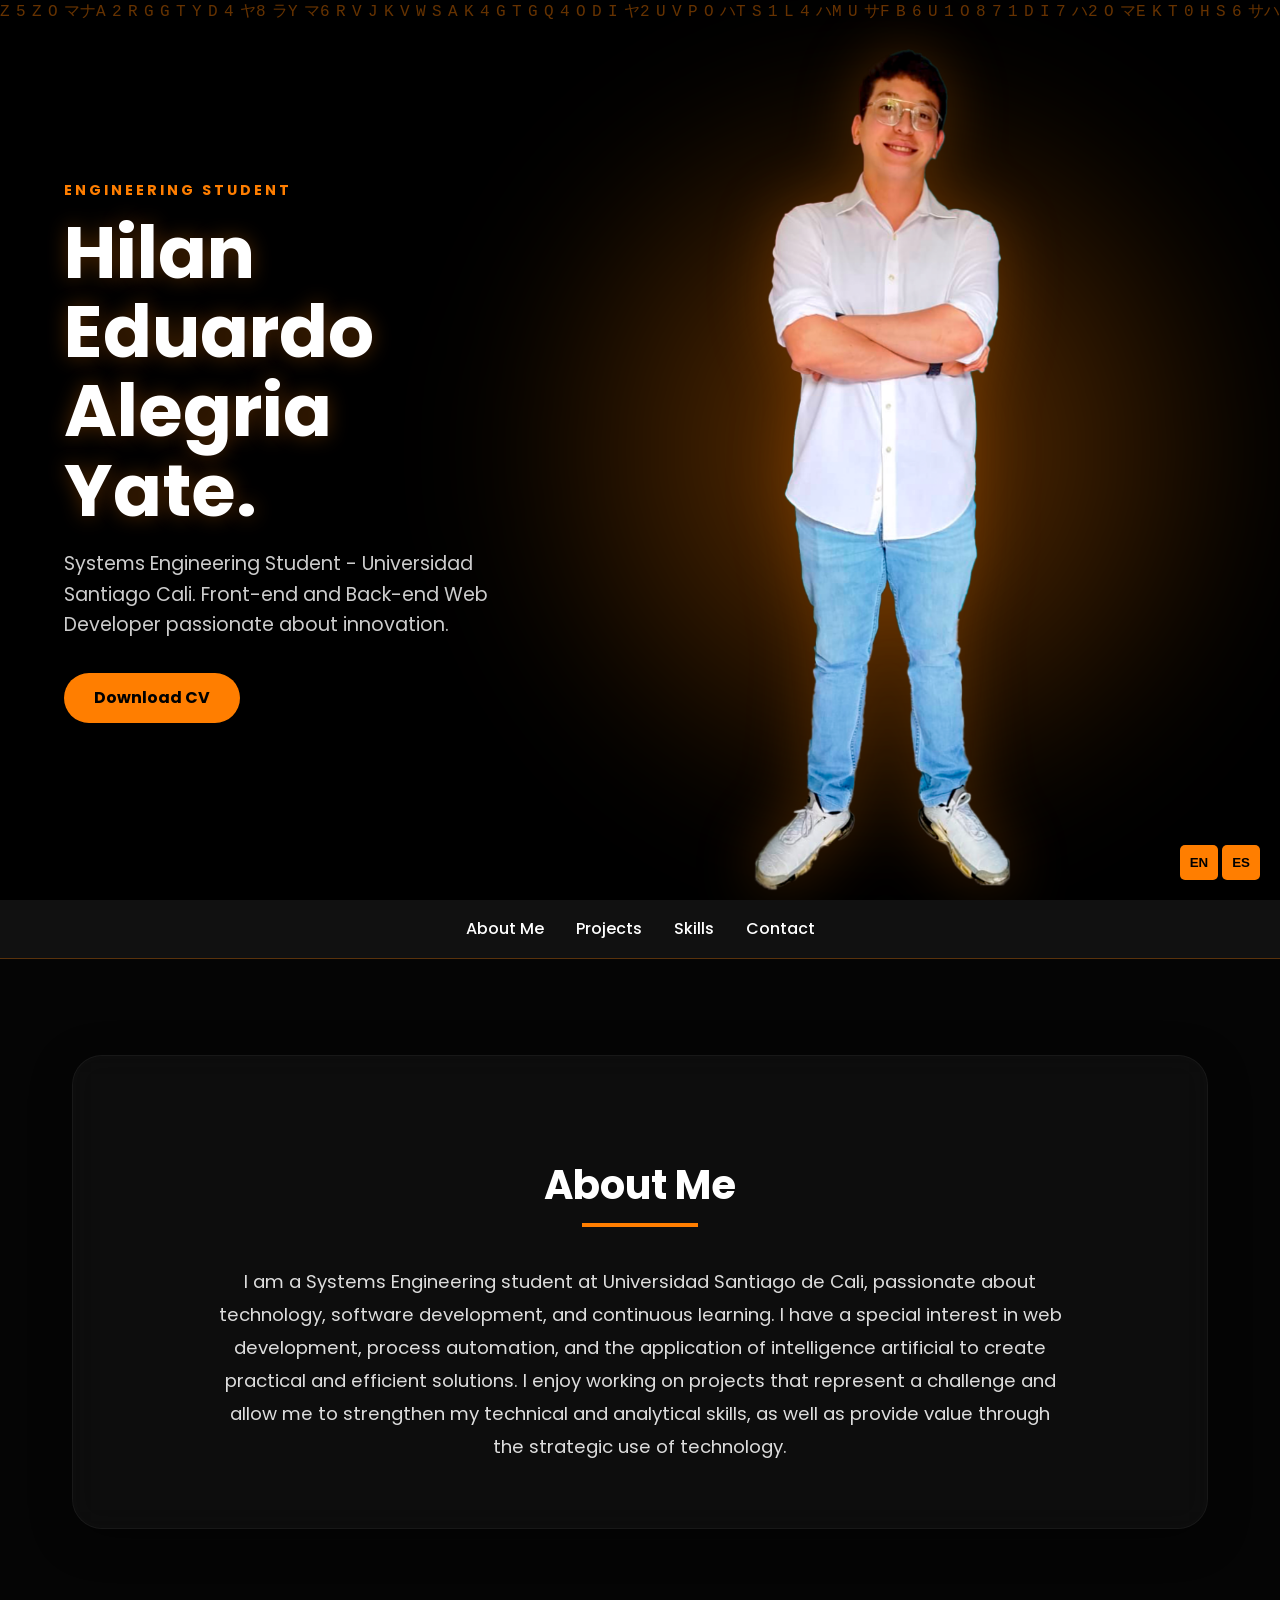
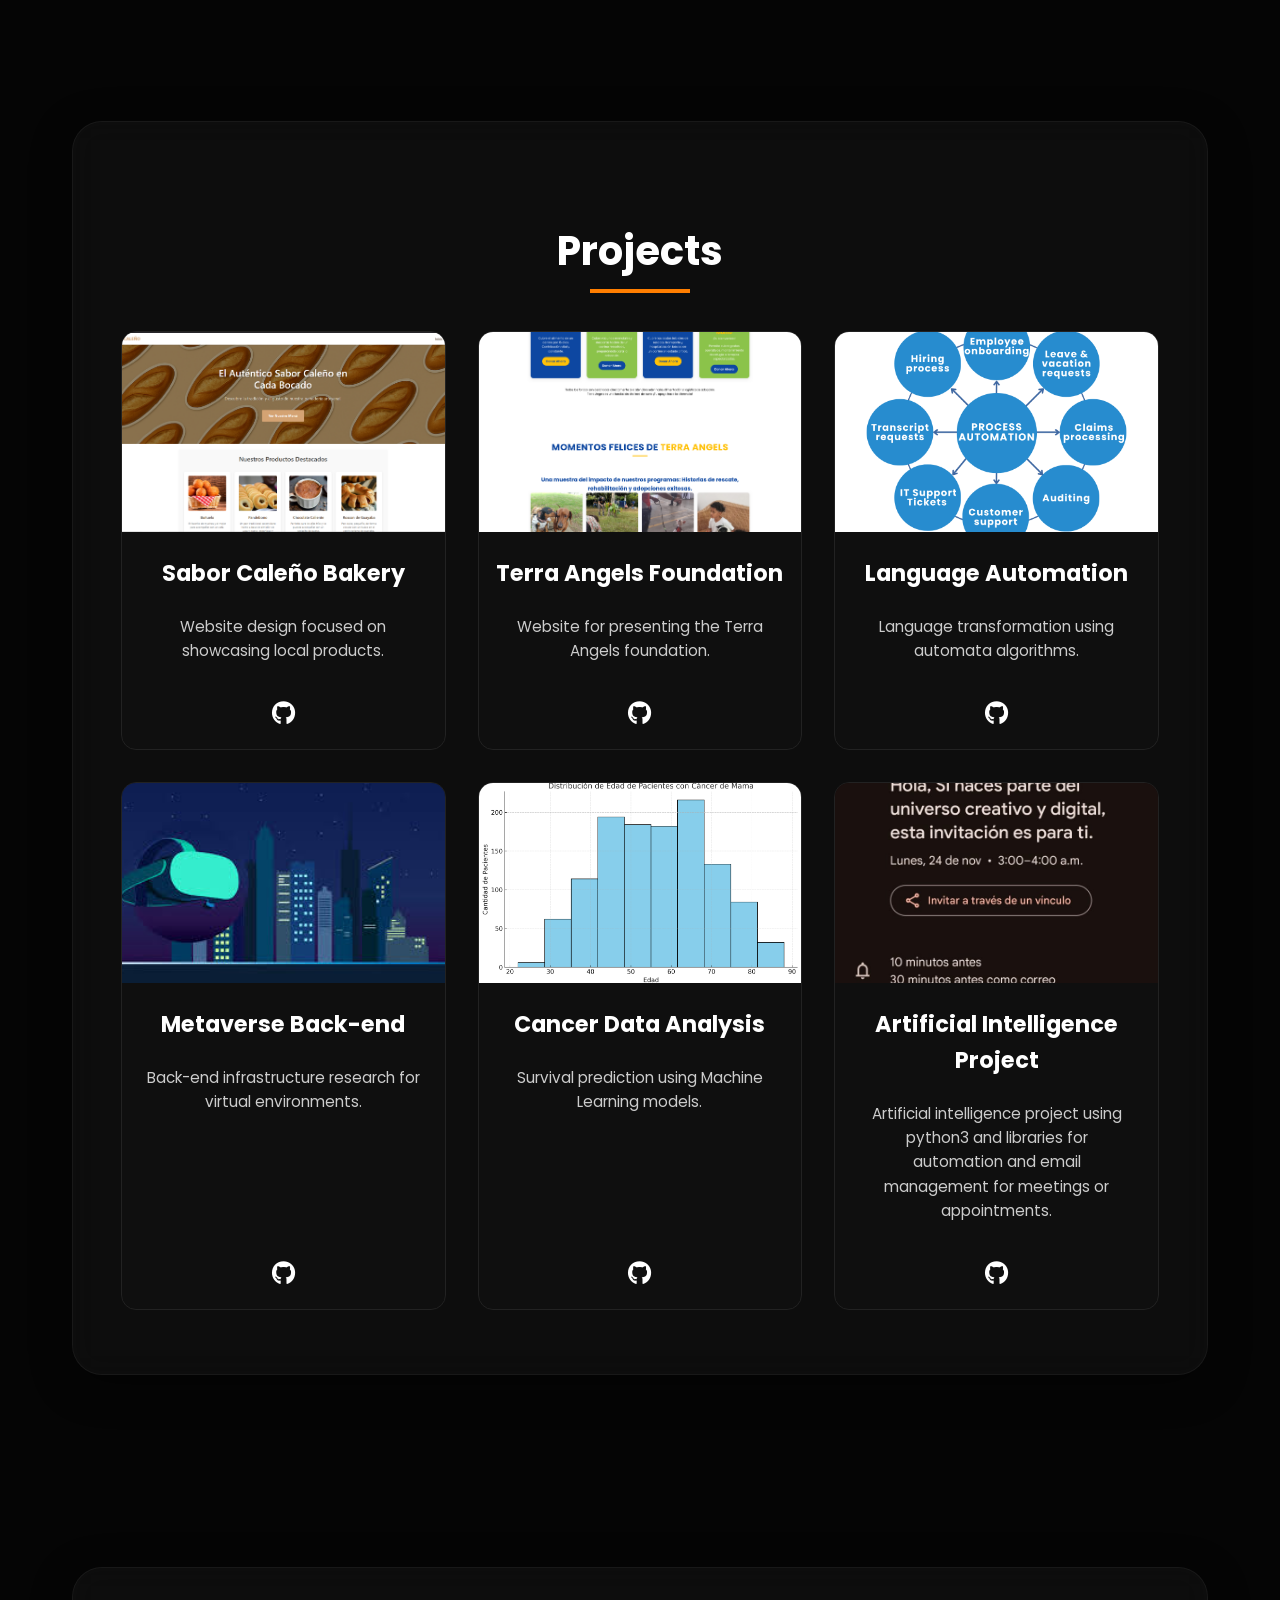
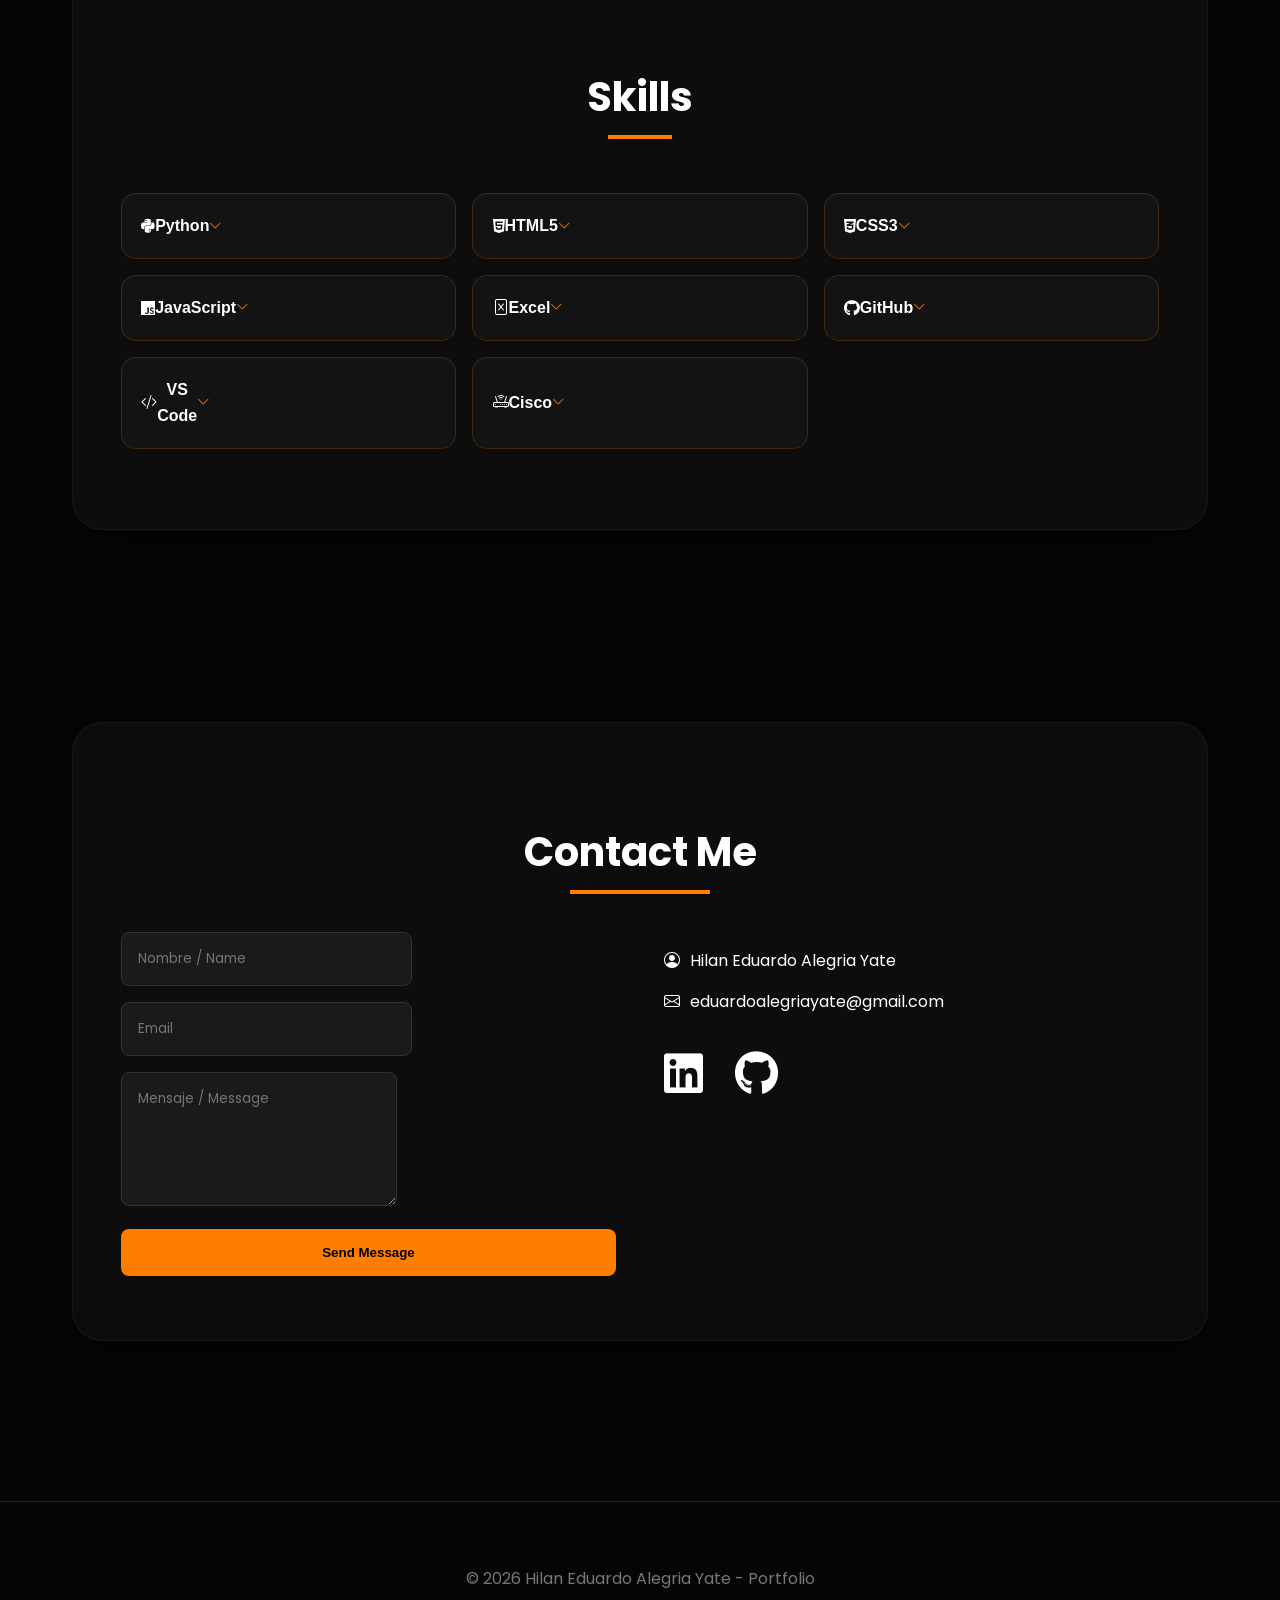
==== commit 9b1af799: "actualizacion" ====
--- a/index.html
+++ b/index.html
@@ -140,14 +140,94 @@
     <div class="section-card">
         <h2 data-es="Habilidades" data-en="Skills">Skills</h2>
         <ul class="habilidades-list">
-            <li><i class="fab fa-python"></i> Python</li>
-            <li><i class="fab fa-html5"></i> HTML5</li>
-            <li><i class="fab fa-css3-alt"></i> CSS3</li>
-            <li><i class="fab fa-js"></i> JavaScript</li>
-            <li><i class="bi bi-file-excel"></i> Excel</li>
-            <li><i class="fab fa-github"></i> GitHub</li>
-            <li><i class="bi bi-code-slash"></i> VS Code</li>
-            <li><i class="bi bi-router"></i> Cisco</li>
+            <li onclick="toggleSkill(this)">
+                <div class="skill-header">
+                    <i class="fab fa-python"></i> <span>Python</span>
+                    <i class="bi bi-chevron-down arrow-icon"></i>
+                </div>
+                <p class="skill-desc" 
+                   data-es="Desarrollo de scripts, automatización de tareas y lógica de programación." 
+                   data-en="Script development, task automation, and programming logic.">
+                   Desarrollo de scripts, automatización de tareas y lógica de programación.
+                </p>
+            </li>
+            <li onclick="toggleSkill(this)">
+                <div class="skill-header">
+                    <i class="fab fa-html5"></i> <span>HTML5</span>
+                    <i class="bi bi-chevron-down arrow-icon"></i>
+                </div>
+                <p class="skill-desc" 
+                   data-es="Creación de estructuras semánticas para sitios web." 
+                   data-en="Creation of semantic structures for websites.">
+                   Creación de estructuras semánticas para sitios web.
+                </p>
+            </li>
+            <li onclick="toggleSkill(this)">
+                <div class="skill-header">
+                    <i class="fab fa-css3-alt"></i> <span>CSS3</span>
+                    <i class="bi bi-chevron-down arrow-icon"></i>
+                </div>
+                <p class="skill-desc" 
+                   data-es="Diseño responsivo y estilizado de interfaces web." 
+                   data-en="Responsive design and styling of web interfaces.">
+                   Diseño responsivo y estilizado de interfaces web.
+                </p>
+            </li>
+            <li onclick="toggleSkill(this)">
+                <div class="skill-header">
+                    <i class="fab fa-js"></i> <span>JavaScript</span>
+                    <i class="bi bi-chevron-down arrow-icon"></i>
+                </div>
+                <p class="skill-desc" 
+                   data-es="Programación del lado del cliente, interactividad y manejo del DOM." 
+                   data-en="Client-side programming, interactivity, and DOM manipulation.">
+                   Programación del lado del cliente, interactividad y manejo del DOM.
+                </p>
+            </li>
+            <li onclick="toggleSkill(this)">
+                <div class="skill-header">
+                    <i class="bi bi-file-excel"></i> <span>Excel</span>
+                    <i class="bi bi-chevron-down arrow-icon"></i>
+                </div>
+                <p class="skill-desc" 
+                   data-es="Manejo de hojas de cálculo, fórmulas y organización de datos." 
+                   data-en="Spreadsheet management, formulas, and data organization.">
+                   Manejo de hojas de cálculo, fórmulas y organización de datos.
+                </p>
+            </li>
+            <li onclick="toggleSkill(this)">
+                <div class="skill-header">
+                    <i class="fab fa-github"></i> <span>GitHub</span>
+                    <i class="bi bi-chevron-down arrow-icon"></i>
+                </div>
+                <p class="skill-desc" 
+                   data-es="Control de versiones y trabajo colaborativo en proyectos." 
+                   data-en="Version control and collaborative project work.">
+                   Control de versiones y trabajo colaborativo en proyectos.
+                </p>
+            </li>
+            <li onclick="toggleSkill(this)">
+                <div class="skill-header">
+                    <i class="bi bi-code-slash"></i> <span>VS Code</span>
+                    <i class="bi bi-chevron-down arrow-icon"></i>
+                </div>
+                <p class="skill-desc" 
+                   data-es="Entorno de desarrollo para programación y depuración de código." 
+                   data-en="Development environment for programming and code debugging.">
+                   Entorno de desarrollo para programación y depuración de código.
+                </p>
+            </li>
+            <li onclick="toggleSkill(this)">
+                <div class="skill-header">
+                    <i class="bi bi-router"></i> <span>Cisco</span>
+                    <i class="bi bi-chevron-down arrow-icon"></i>
+                </div>
+                <p class="skill-desc" 
+                   data-es="Conocimientos básicos de redes, configuración y conceptos de conectividad." 
+                   data-en="Basic knowledge of networking, configuration, and connectivity concepts.">
+                   Conocimientos básicos de redes, configuración y conceptos de conectividad.
+                </p>
+            </li>
         </ul>
     </div>
 </section>
--- a/styles.css
+++ b/styles.css
@@ -281,4 +281,67 @@
 .scroll-fade { opacity: 0; transform: translateY(30px); transition: 0.8s ease-out; }
 .scroll-fade.is-visible { opacity: 1; transform: translateY(0); }
 .lang-switch { position: fixed; bottom: 20px; right: 20px; z-index: 2000; }
-.lang-switch button { background: var(--accent-color); border: none; padding: 10px; border-radius: 5px; cursor: pointer; font-weight: bold; }+.lang-switch button { background: var(--accent-color); border: none; padding: 10px; border-radius: 5px; cursor: pointer; font-weight: bold; }
+
+/* --- HABILIDADES INTERACTIVAS --- */
+.habilidades-list {
+    display: grid;
+    grid-template-columns: repeat(auto-fit, minmax(280px, 1fr));
+    gap: 1rem;
+    list-style: none;
+    padding: 0;
+}
+
+.habilidades-list li {
+    background: rgba(255, 255, 255, 0.03);
+    border: 1px solid rgba(255, 126, 0, 0.2);
+    padding: 1.2rem;
+    border-radius: 15px;
+    cursor: pointer;
+    transition: var(--transition);
+    overflow: hidden; /* Necesario para el efecto de expansión */
+}
+
+.habilidades-list li:hover {
+    border-color: var(--accent-color);
+    background: rgba(255, 126, 0, 0.05);
+}
+
+.skill-header {
+    display: flex;
+    align-items: center;
+    justify-content: space-between; /* Separa el nombre de la flecha */
+    font-weight: 600;
+}
+
+.skill-header div { display: flex; align-items: center; gap: 10px; } /* Para alinear icono y texto */
+
+.arrow-icon {
+    font-size: 0.8rem;
+    transition: transform 0.3s ease;
+    color: var(--accent-color);
+}
+
+/* La descripción empieza oculta */
+.skill-desc {
+    max-height: 0;
+    opacity: 0;
+    margin: 0;
+    padding-top: 0;
+    font-size: 0.9rem;
+    color: #bbb;
+    transition: all 0.4s cubic-bezier(0.4, 0, 0.2, 1);
+    text-align: left;
+    pointer-events: none; /* Evita clics accidentales mientras está oculta */
+}
+
+/* Clase que se activará con JS */
+.habilidades-list li.active .skill-desc {
+    max-height: 100px; /* Ajusta según el largo del texto */
+    opacity: 1;
+    padding-top: 1rem;
+}
+
+.habilidades-list li.active .arrow-icon {
+    transform: rotate(180deg);
+}
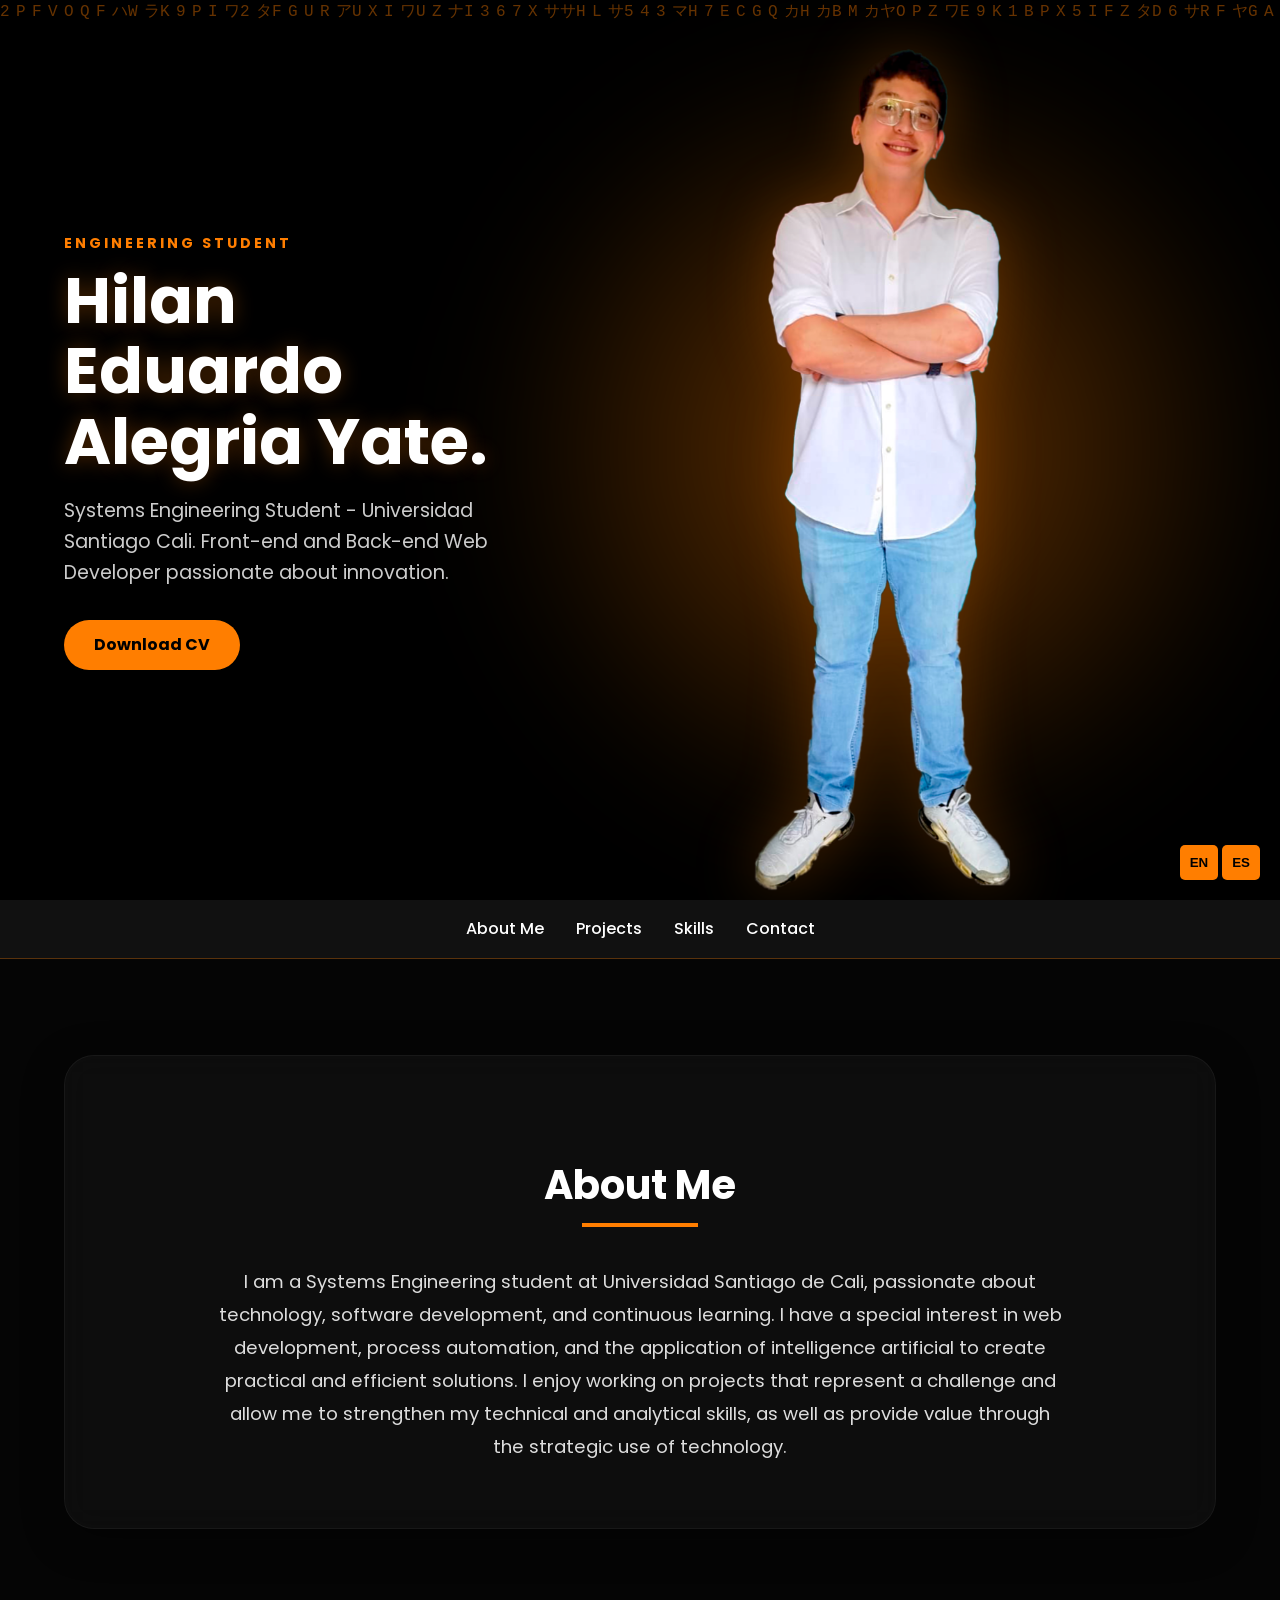
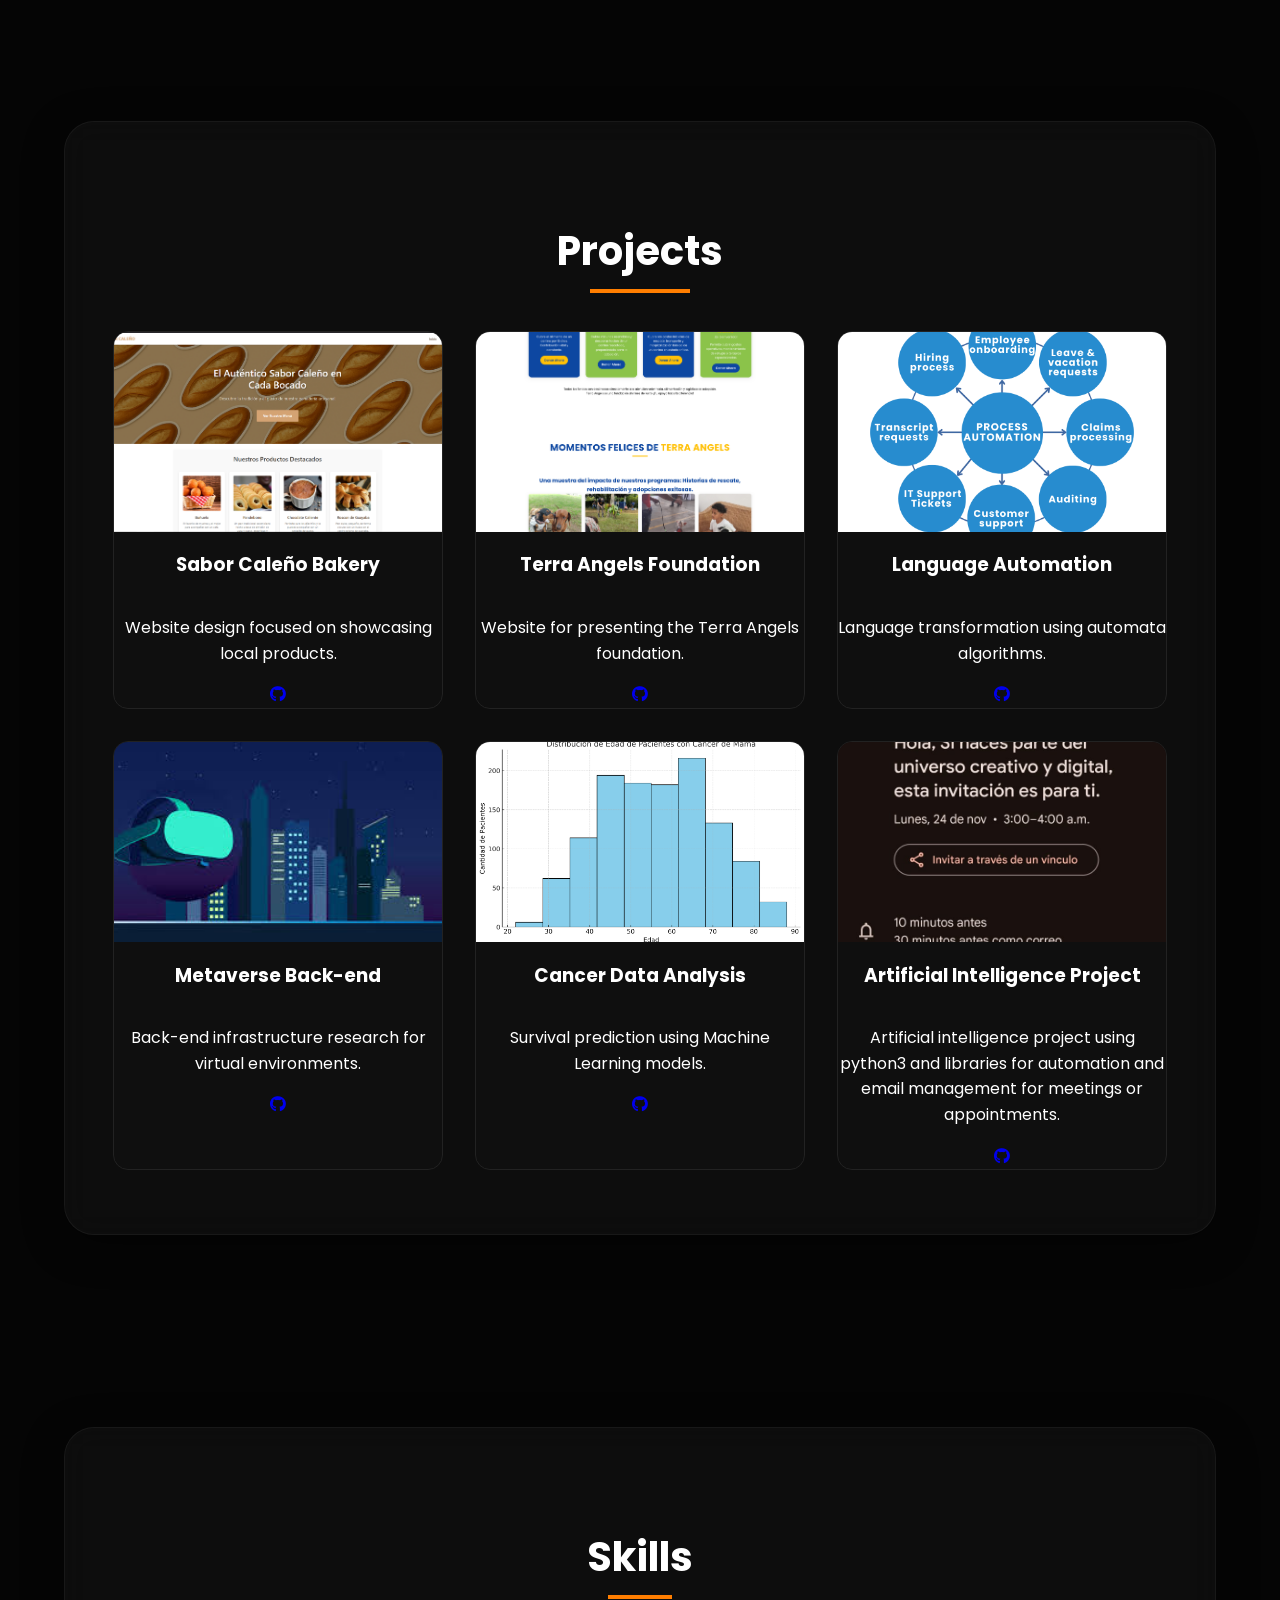
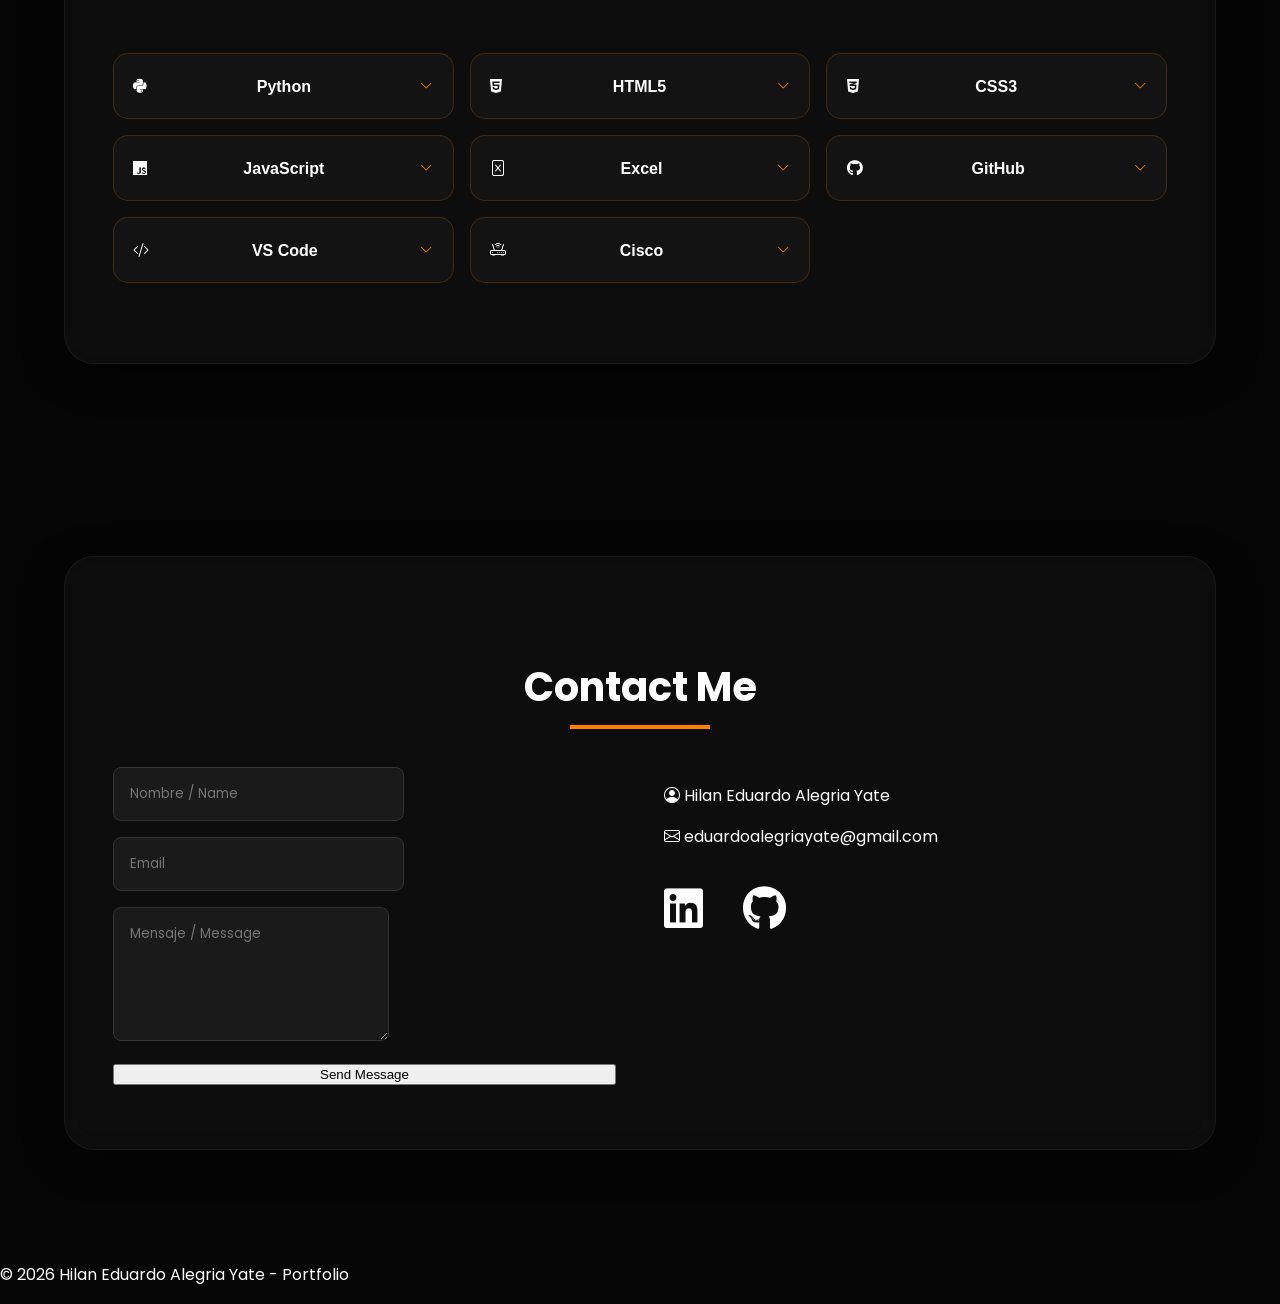
==== commit 09a237a8: "actualizacion" ====
--- a/index.html
+++ b/index.html
@@ -236,12 +236,21 @@
     <div class="section-card">
         <h2 data-es="Contáctame" data-en="Contact Me">Contact Me</h2>
         <div class="contacto-container">
-            <form action="https://formspree.io/f/TU_ID_AQUI" method="POST" class="contact-form">
-                <div class="form-group"><input type="text" name="name" placeholder="Nombre / Name" required></div>
-                <div class="form-group"><input type="email" name="email" placeholder="Email" required></div>
-                <div class="form-group"><textarea name="message" rows="5" placeholder="Mensaje / Message" required></textarea></div>
+            <form action="https://formspree.io/f/mojwvwoq" method="POST" class="contact-form">
+                <div class="form-group">
+                    <input type="text" name="name" placeholder="Nombre / Name" required>
+                </div>
+                <div class="form-group">
+                    <input type="email" name="_replyto" placeholder="Email" required>
+                </div>
+                <div class="form-group">
+                    <textarea name="message" rows="5" placeholder="Mensaje / Message" required></textarea>
+                </div>
+                <input type="hidden" name="_subject" value="Nuevo mensaje desde tu Portafolio">
+                
                 <button type="submit" class="btn-submit" data-es="Enviar Mensaje" data-en="Send Message">Send Message</button>
             </form>
+
             <div class="contacto-info">
                 <p><i class="bi bi-person-circle"></i> Hilan Eduardo Alegria Yate</p>
                 <p><i class="bi bi-envelope"></i> eduardoalegriayate@gmail.com</p>
--- a/styles.css
+++ b/styles.css
@@ -23,6 +23,20 @@
     line-height: 1.6;
 }
 
+/* --- NAVEGACIÓN RESPONSIVE --- */
+nav {
+    position: sticky; top: 0; z-index: 1000;
+    background-color: rgba(18, 18, 18, 0.95);
+    backdrop-filter: blur(10px);
+    border-bottom: 1px solid rgba(255, 126, 0, 0.3);
+}
+nav ul { 
+    list-style: none; display: flex; justify-content: center; 
+    padding: 1rem; margin: 0; gap: clamp(1rem, 3vw, 2rem); flex-wrap: wrap; 
+}
+nav ul li a { color: var(--text-color); text-decoration: none; font-weight: 500; transition: 0.3s; }
+nav ul li a:hover { color: var(--accent-color); }
+
 /* --- HEADER & MATRIX --- */
 header {
     position: relative;
@@ -66,7 +80,7 @@
 }
 
 .typewriter-hero {
-    font-size: 4.5rem;
+    font-size: clamp(2.2rem, 5vw, 4.5rem); /* Ajuste fluido */
     font-weight: 700;
     margin: 10px 0;
     line-height: 1.1;
@@ -75,13 +89,13 @@
 }
 
 .hero-description {
-    font-size: 1.2rem;
+    font-size: clamp(1rem, 2vw, 1.2rem);
     color: #ccc;
     max-width: 450px;
     margin-bottom: 2rem;
 }
 
-/* --- FOTO DE PERFIL GIGANTE --- */
+/* --- FOTO DE PERFIL GIGANTE RESPONSIVE --- */
 .perfil-foto-hero {
     flex: 1.2;
     display: flex;
@@ -115,7 +129,7 @@
 .perfil-foto-hero .img-hero {
     width: auto;
     height: 95vh; 
-    max-width: none;
+    max-width: 100%; /* No se sale en tablets */
     object-fit: contain;
     filter: drop-shadow(0 0 30px rgba(255, 126, 0, 0.25));
     transition: transform 0.6s cubic-bezier(0.175, 0.885, 0.32, 1.275);
@@ -134,7 +148,7 @@
     -webkit-backdrop-filter: blur(15px);
     border: 1px solid var(--glass-border);
     border-radius: 30px;
-    padding: 4rem 3rem;
+    padding: clamp(1.5rem, 5vw, 4rem) clamp(1rem, 5vw, 3rem);
     box-shadow: 0 10px 40px rgba(0, 0, 0, 0.4);
     width: 100%;
     transition: var(--transition);
@@ -146,14 +160,14 @@
 
 /* --- SECCIONES GENERALES --- */
 section {
-    padding: 6rem 2rem;
+    padding: clamp(3rem, 10vw, 6rem) 1.5rem;
     max-width: 1200px;
     margin: auto;
     text-align: center;
 }
 
 h2 {
-    font-size: 2.5rem;
+    font-size: clamp(1.8rem, 4vw, 2.5rem);
     margin-bottom: 3rem;
     position: relative;
     display: inline-block;
@@ -164,19 +178,19 @@
     position: absolute; bottom: -10px; left: 20%;
 }
 
-/* --- SOBRE MÍ (LECTURA OPTIMIZADA) --- */
+/* --- SOBRE MÍ --- */
 #sobre-mi p {
     max-width: 850px;
     margin: 0 auto;
-    font-size: 1.15rem;
+    font-size: clamp(1rem, 2vw, 1.15rem);
     line-height: 1.8;
     color: #ddd;
 }
 
-/* --- PROYECTOS --- */
+/* --- PROYECTOS RESPONSIVE --- */
 .proyectos {
     display: grid;
-    grid-template-columns: repeat(auto-fit, minmax(320px, 1fr));
+    grid-template-columns: repeat(auto-fit, minmax(min(100%, 320px), 1fr));
     gap: 2rem;
 }
 
@@ -198,95 +212,10 @@
     object-fit: cover !important;
 }
 
-.proyecto h3 { margin: 1.5rem 0 0.5rem; font-size: 1.4rem; color: white; }
-.proyecto p { padding: 0 1.5rem; font-size: 0.95rem; color: #ccc; flex-grow: 1; }
-.proyecto a { font-size: 1.5rem; color: var(--text-color); margin: 1rem 0; transition: 0.3s; }
-.proyecto a:hover { color: var(--accent-color); }
-
-/* --- HABILIDADES --- */
-.habilidades-list { display: flex; flex-wrap: wrap; justify-content: center; gap: 1rem; list-style: none; padding: 0; }
-.habilidades-list li {
-    border: 1px solid rgba(255, 126, 0, 0.3);
-    padding: 0.6rem 1.2rem;
-    border-radius: 50px;
-    background: rgba(255, 255, 255, 0.03);
-    display: flex; align-items: center; gap: 0.5rem;
-    transition: var(--transition);
-}
-.habilidades-list li:hover { background: var(--accent-color); color: black; }
-
-/* --- CONTACTO --- */
-.contacto-container { display: grid; grid-template-columns: 1fr 1fr; gap: 3rem; text-align: left; }
-.contact-form { display: flex; flex-direction: column; gap: 1rem; }
-.contact-form input, .contact-form textarea {
-    background: #1a1a1a; border: 1px solid #333; border-radius: 8px;
-    padding: 1rem; color: white; font-family: inherit;
-}
-.btn-submit { background: var(--accent-color); color: black; font-weight: 700; padding: 1rem; border: none; border-radius: 8px; cursor: pointer; }
-.contacto-info p { display: flex; align-items: center; gap: 10px; margin-bottom: 1rem; }
-
-/* --- ICONOS DE REDES SOCIALES (CAMBIO APLICADO) --- */
-.social-links { display: flex; gap: 2rem; margin-top: 1.5rem; }
-.social-links a { 
-    color: white; 
-    font-size: 2.8rem; /* Tamaño más grande solicitado */
-    transition: var(--transition); 
-    display: inline-block;
-}
-.social-links a:hover { 
-    color: var(--accent-color); 
-    transform: scale(1.2); /* Efecto de agrandado */
-}
-
-/* --- NAVEGACIÓN --- */
-nav {
-    position: sticky; top: 0; z-index: 1000;
-    background-color: rgba(18, 18, 18, 0.95);
-    backdrop-filter: blur(10px);
-    border-bottom: 1px solid rgba(255, 126, 0, 0.3);
-}
-nav ul { list-style: none; display: flex; justify-content: center; padding: 1rem; margin: 0; gap: 2rem; }
-nav ul li a { color: var(--text-color); text-decoration: none; font-weight: 500; transition: 0.3s; }
-nav ul li a:hover { color: var(--accent-color); }
-
-/* --- BOTÓN CV --- */
-.btn-cv {
-    display: inline-flex; align-items: center; gap: 10px;
-    background: var(--accent-color); color: black;
-    padding: 12px 30px; border-radius: 50px; font-weight: 700;
-    text-decoration: none; transition: var(--transition);
-}
-.btn-cv:hover { background: var(--accent-hover); transform: translateY(-3px); }
-
-/* --- FOOTER --- */
-footer { padding: 3rem; text-align: center; border-top: 1px solid #222; margin-top: 4rem; color: #777; }
-
-/* --- ANIMACIONES --- */
-@keyframes fadeInInfo { from { opacity: 0; transform: translateX(-50px); } to { opacity: 1; transform: translateX(0); } }
-@keyframes fadeInPhoto { from { opacity: 0; transform: scale(0.95) translateY(50px); } to { opacity: 1; transform: scale(1) translateY(0); } }
-@keyframes pulseGlow { 0%, 100% { transform: scale(1); opacity: 0.3; } 50% { transform: scale(1.1); opacity: 0.5; } }
-
-/* --- RESPONSIVE --- */
-@media (max-width: 968px) {
-    .section-card { padding: 2rem 1.5rem; }
-    .perfil-container { flex-direction: column; text-align: center; padding-top: 5rem; }
-    .perfil-info { order: 2; padding-right: 0; }
-    .perfil-foto-hero { order: 1; height: auto; }
-    .perfil-foto-hero .img-hero { height: 60vh; max-width: 100%; }
-    .contacto-container { grid-template-columns: 1fr; }
-    .typewriter-hero { font-size: 2.8rem; }
-    .social-links { justify-content: center; } /* Centra iconos en móvil */
-}
-
-.scroll-fade { opacity: 0; transform: translateY(30px); transition: 0.8s ease-out; }
-.scroll-fade.is-visible { opacity: 1; transform: translateY(0); }
-.lang-switch { position: fixed; bottom: 20px; right: 20px; z-index: 2000; }
-.lang-switch button { background: var(--accent-color); border: none; padding: 10px; border-radius: 5px; cursor: pointer; font-weight: bold; }
-
 /* --- HABILIDADES INTERACTIVAS --- */
 .habilidades-list {
     display: grid;
-    grid-template-columns: repeat(auto-fit, minmax(280px, 1fr));
+    grid-template-columns: repeat(auto-fit, minmax(min(100%, 280px), 1fr));
     gap: 1rem;
     list-style: none;
     padding: 0;
@@ -299,7 +228,8 @@
     border-radius: 15px;
     cursor: pointer;
     transition: var(--transition);
-    overflow: hidden; /* Necesario para el efecto de expansión */
+    overflow: hidden;
+    text-align: left;
 }
 
 .habilidades-list li:hover {
@@ -310,11 +240,11 @@
 .skill-header {
     display: flex;
     align-items: center;
-    justify-content: space-between; /* Separa el nombre de la flecha */
+    justify-content: space-between;
     font-weight: 600;
 }
 
-.skill-header div { display: flex; align-items: center; gap: 10px; } /* Para alinear icono y texto */
+.skill-header div { display: flex; align-items: center; gap: 10px; }
 
 .arrow-icon {
     font-size: 0.8rem;
@@ -322,7 +252,6 @@
     color: var(--accent-color);
 }
 
-/* La descripción empieza oculta */
 .skill-desc {
     max-height: 0;
     opacity: 0;
@@ -331,17 +260,80 @@
     font-size: 0.9rem;
     color: #bbb;
     transition: all 0.4s cubic-bezier(0.4, 0, 0.2, 1);
-    text-align: left;
-    pointer-events: none; /* Evita clics accidentales mientras está oculta */
-}
-
-/* Clase que se activará con JS */
+    pointer-events: none;
+}
+
 .habilidades-list li.active .skill-desc {
-    max-height: 100px; /* Ajusta según el largo del texto */
+    max-height: 150px;
     opacity: 1;
     padding-top: 1rem;
 }
 
 .habilidades-list li.active .arrow-icon {
     transform: rotate(180deg);
-}+}
+
+/* --- CONTACTO Y REDES --- */
+.contacto-container { 
+    display: grid; 
+    grid-template-columns: repeat(auto-fit, minmax(300px, 1fr)); 
+    gap: 3rem; 
+    text-align: left; 
+}
+
+.contact-form { display: flex; flex-direction: column; gap: 1rem; }
+
+.contact-form input, .contact-form textarea {
+    background: #1a1a1a; border: 1px solid #333; border-radius: 8px;
+    padding: 1rem; color: white; font-family: inherit;
+}
+
+.social-links { display: flex; gap: 2.5rem; margin-top: 1.5rem; }
+
+.social-links a { 
+    color: white; 
+    font-size: 2.8rem; /* Tamaño grande mantenido */
+    transition: var(--transition); 
+    display: inline-block;
+}
+
+.social-links a:hover { 
+    color: var(--accent-color); 
+    transform: scale(1.2); 
+}
+
+/* --- BOTÓN CV --- */
+.btn-cv {
+    display: inline-flex; align-items: center; gap: 10px;
+    background: var(--accent-color); color: black;
+    padding: 12px 30px; border-radius: 50px; font-weight: 700;
+    text-decoration: none; transition: var(--transition);
+}
+
+/* --- RESPONSIVE (MEDIA QUERIES) --- */
+@media (max-width: 968px) {
+    .perfil-container { flex-direction: column; text-align: center; padding-top: 5rem; }
+    .perfil-info { order: 2; padding-right: 0; }
+    .perfil-foto-hero { order: 1; height: auto; margin-bottom: 2rem; }
+    .perfil-foto-hero .img-hero { height: 50vh; }
+    .hero-description { margin: 0 auto 2rem; }
+    .social-links { justify-content: center; }
+}
+
+@media (max-width: 480px) {
+    .section-card { border-radius: 20px; }
+    nav ul { gap: 0.8rem; font-size: 0.9rem; }
+    .social-links a { font-size: 2.3rem; }
+    .btn-cv { width: 100%; justify-content: center; }
+}
+
+/* --- ANIMACIONES --- */
+@keyframes fadeInInfo { from { opacity: 0; transform: translateX(-30px); } to { opacity: 1; transform: translateX(0); } }
+@keyframes fadeInPhoto { from { opacity: 0; transform: scale(0.9); } to { opacity: 1; transform: scale(1); } }
+@keyframes pulseGlow { 0%, 100% { transform: scale(1); opacity: 0.3; } 50% { transform: scale(1.1); opacity: 0.5; } }
+
+.scroll-fade { opacity: 0; transform: translateY(30px); transition: 0.8s ease-out; }
+.scroll-fade.is-visible { opacity: 1; transform: translateY(0); }
+
+.lang-switch { position: fixed; bottom: 20px; right: 20px; z-index: 2000; }
+.lang-switch button { background: var(--accent-color); border: none; padding: 10px; border-radius: 5px; cursor: pointer; font-weight: bold; color: black; }
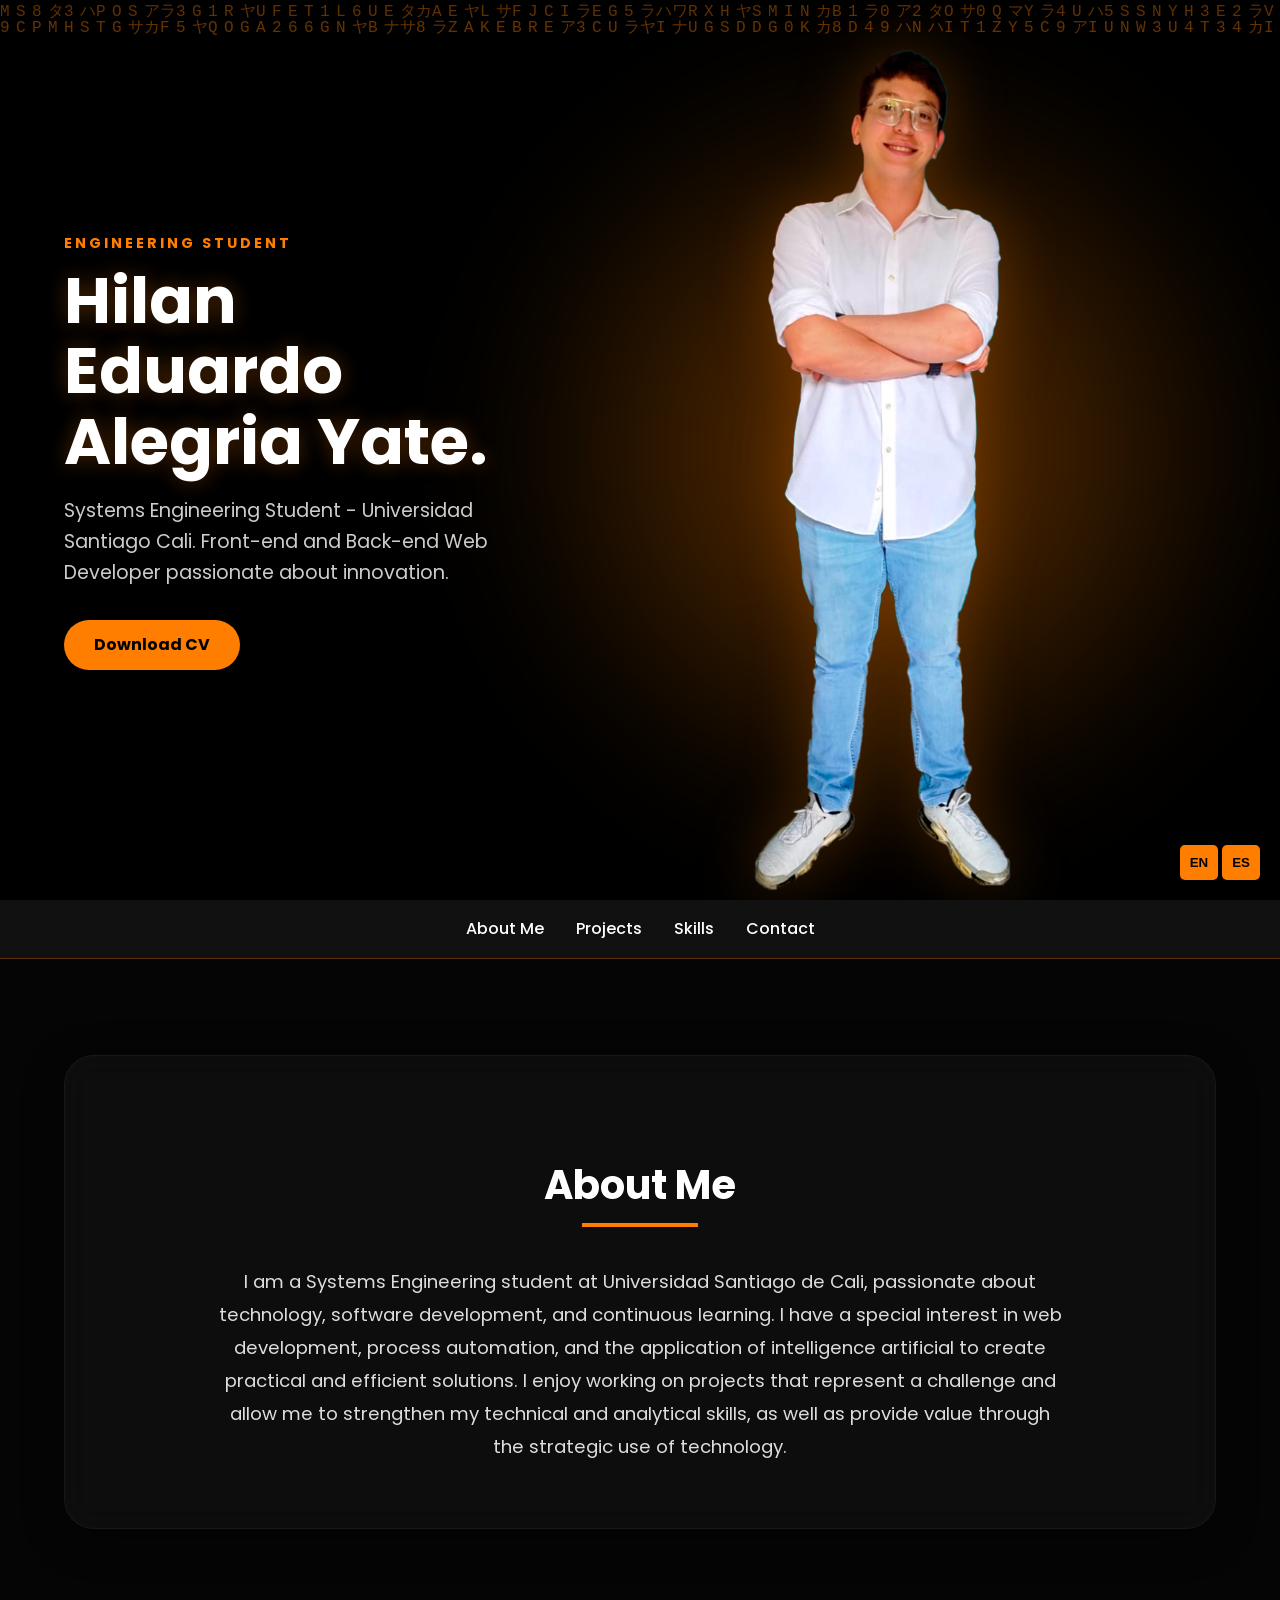
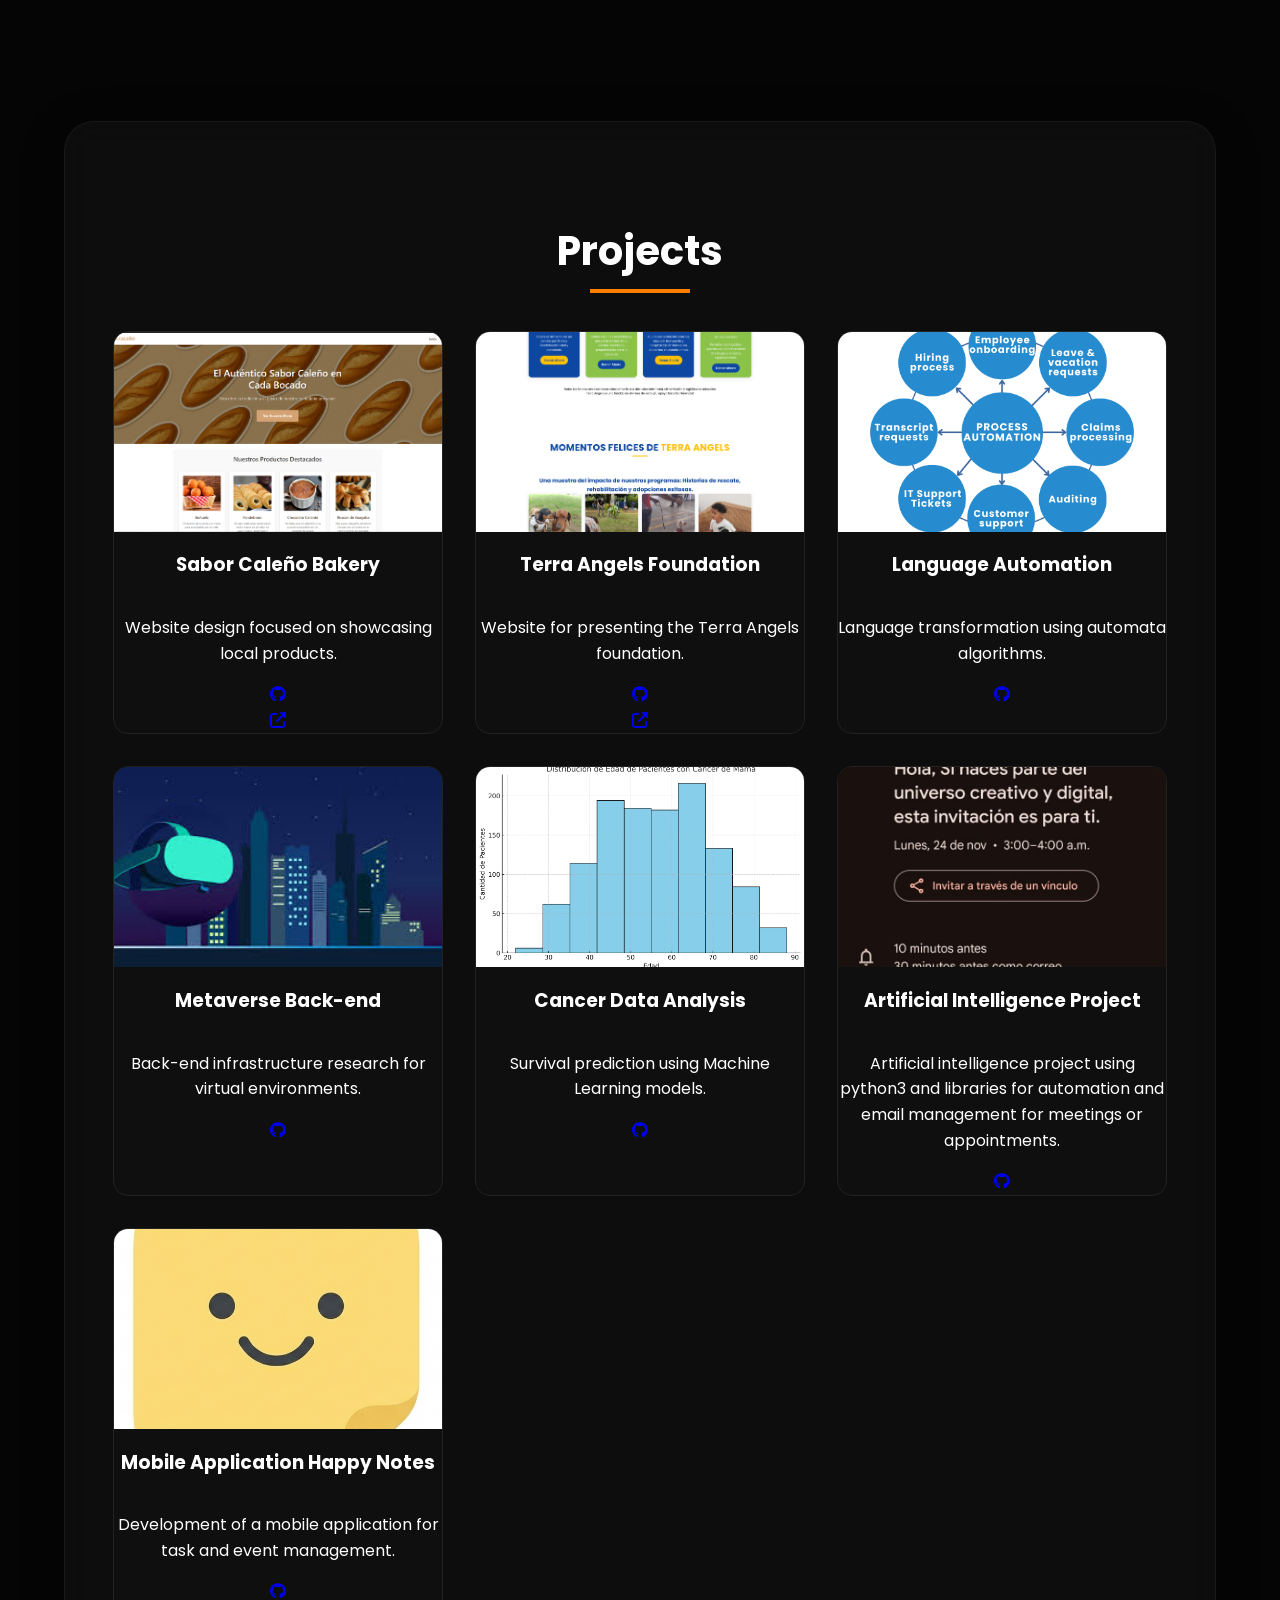
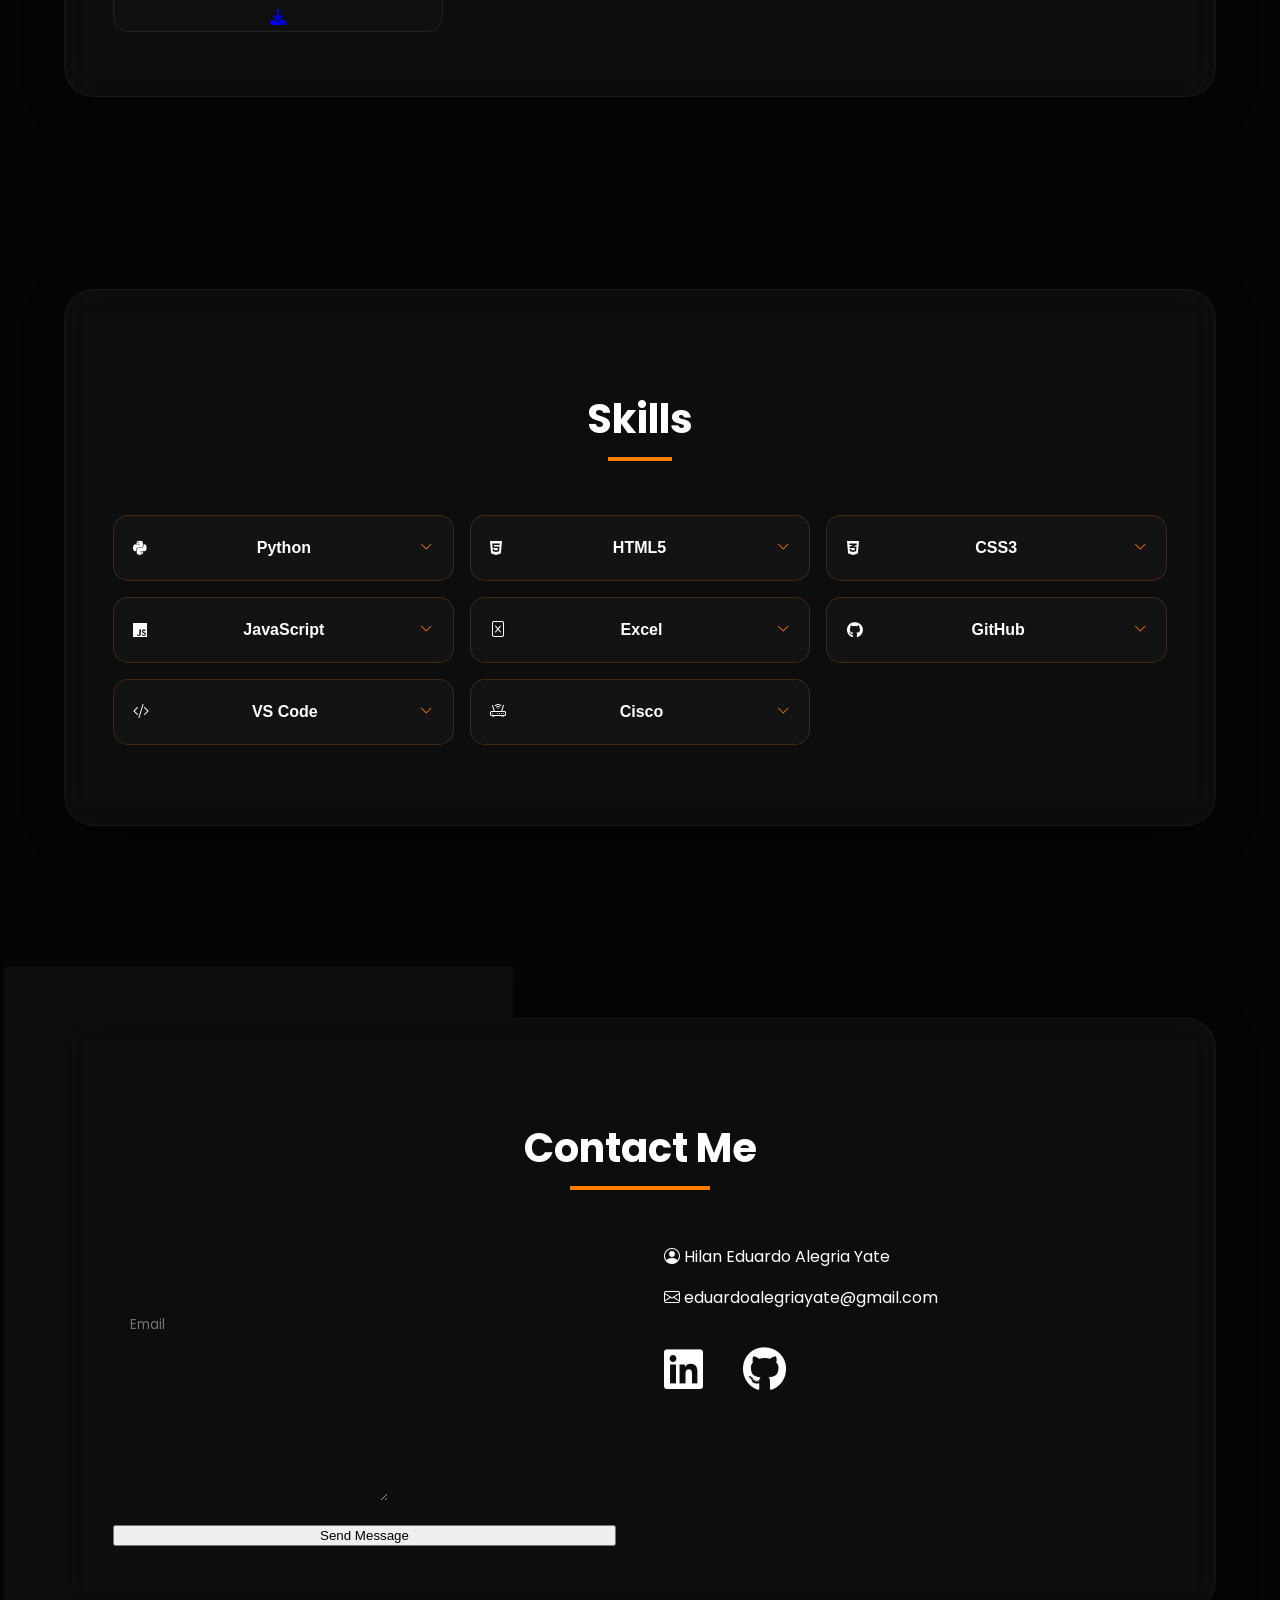
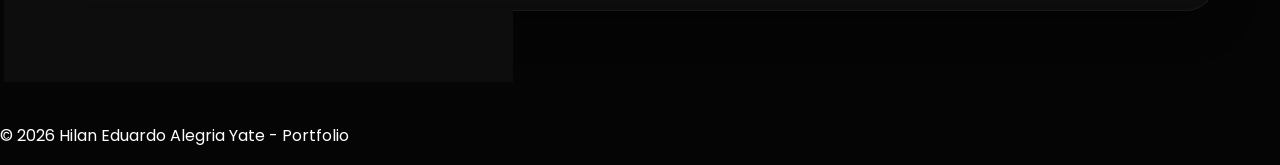
==== commit 7d277f90: "actualizacion" ====
--- a/index.html
+++ b/index.html
@@ -86,6 +86,7 @@
                    Website design focused on showcasing local products.
                 </p>
                 <a href="https://github.com/HilanAlegria/PanaderiaSC" aria-label="GitHub"><i class="fab fa-github"></i></a>
+                <a href="https://hilanalegria.github.io/PanaderiaSC/" target="_blank" title="Visitar Sitio Web"><i class="fas fa-external-link-alt"></i></a>
             </div>
             <div class="proyecto">
                 <img src="imagenes/proyecto 6.png" alt="Fundacion Terra Angels" loading="lazy">
@@ -95,6 +96,7 @@
                    Website for presenting the Terra Angels foundation.
                 </p>
                 <a href="https://hilanalegria.github.io/Terra_Angels_Web/index.html#inicio" aria-label="GitHub"><i class="fab fa-github"></i></a>
+                <a href="https://hilanalegria.github.io/Terra_Angels_Web/index.html#inicio" target="_blank" title="Visitar Sitio Web"><i class="fas fa-external-link-alt"></i></a>
             </div>
             <div class="proyecto">
                 <img src="imagenes/Proyecto 3.png" alt="Automation" loading="lazy">
@@ -131,6 +133,17 @@
                    Inteligencia Artificial.
                 </p>
                 <a href="https://github.com/HilanAlegria/Proyecto-de-Inteligencia-Artificial" aria-label="GitHub"><i class="fab fa-github"></i></a>
+            </div>
+            <div class="proyecto">
+                <img src="imagenes/Proyecto 8.png" alt="App de Celular" loading="lazy">
+                <h3 data-es="Aplicación Móvil Happy Notes" data-en="Mobile Application Happy Notes">Mobile Application</h3>
+                <p data-es="Desarrollo de una aplicación móvil usando el framework de expo go, para crear notas."
+                   data-en="Development of a mobile application for task and event management.">
+                   Mobile Application.</p>
+                <a href="https://github.com/HilanAlegria/mis-notas-app" aria-label="GitHub"><i class="fab fa-github"></i></a>
+                <a href="https://wf-artifacts.eascdn.net/builds/store-rg/e3198909-724c-4de9-b82e-1f88ad4d4d0e/a2b98092-0098-4c69-b43a-c9a8d51a0820/019c0fe3-b60e-76bc-9bd4-7de4d7dc587e/application-a2b98092-0098-4c69-b43a-c9a8d51a0820.apk?X-Amz-Algorithm=AWS4-HMAC-SHA256&X-Amz-Content-Sha256=UNSIGNED-PAYLOAD&X-Amz-Credential=75d871a1a44e598975dd84fa2341c9b0%2F20260130%2Fus-east-1%2Fs3%2Faws4_request&X-Amz-Date=20260130T171400Z&X-Amz-Expires=900&X-Amz-Signature=e9bc9079529a1df288cca34a82ae79f888bb173b9dfa9c99836ca2e0ea00401f&X-Amz-SignedHeaders=host&x-amz-checksum-mode=ENABLED&x-id=GetObject"
+                    download="mis-notas-app.apk" title="Descargar APK">
+                <i class="fas fa-download"></i></a>
             </div>
         </div>
     </div>
